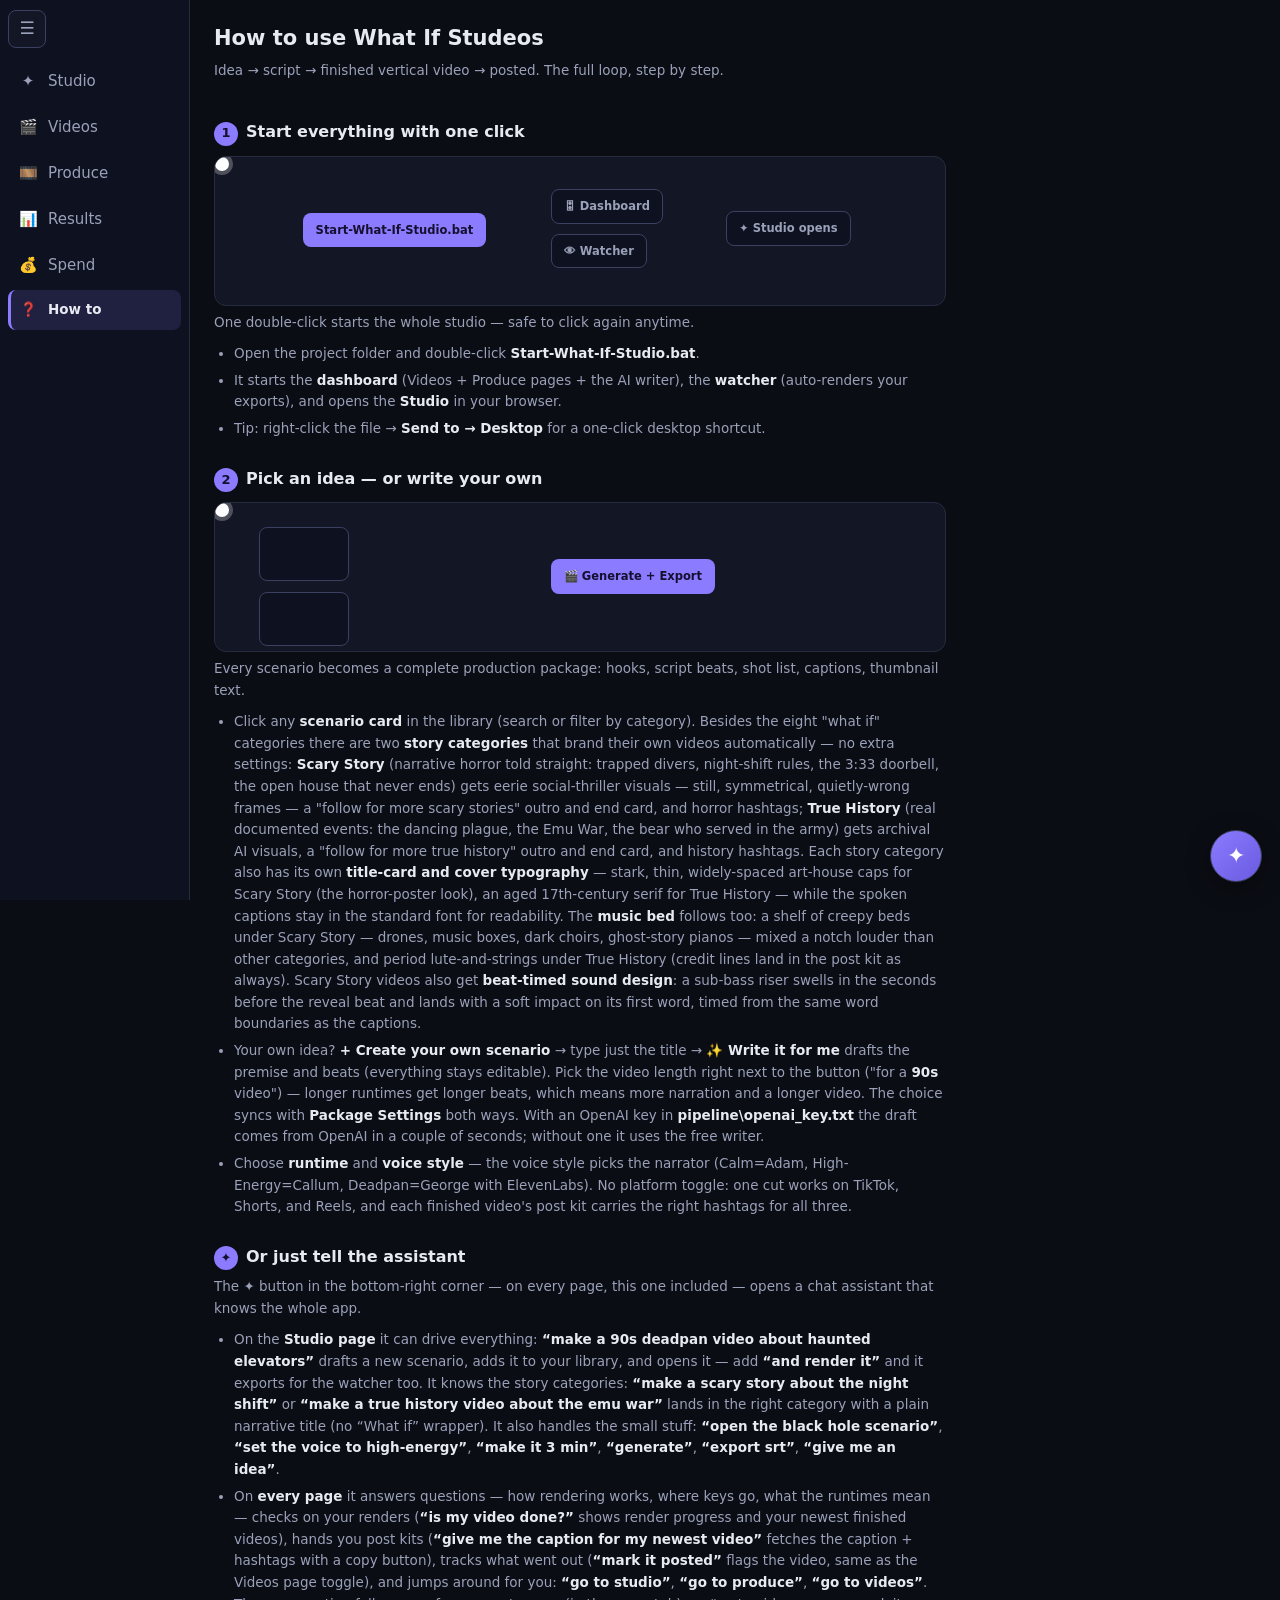
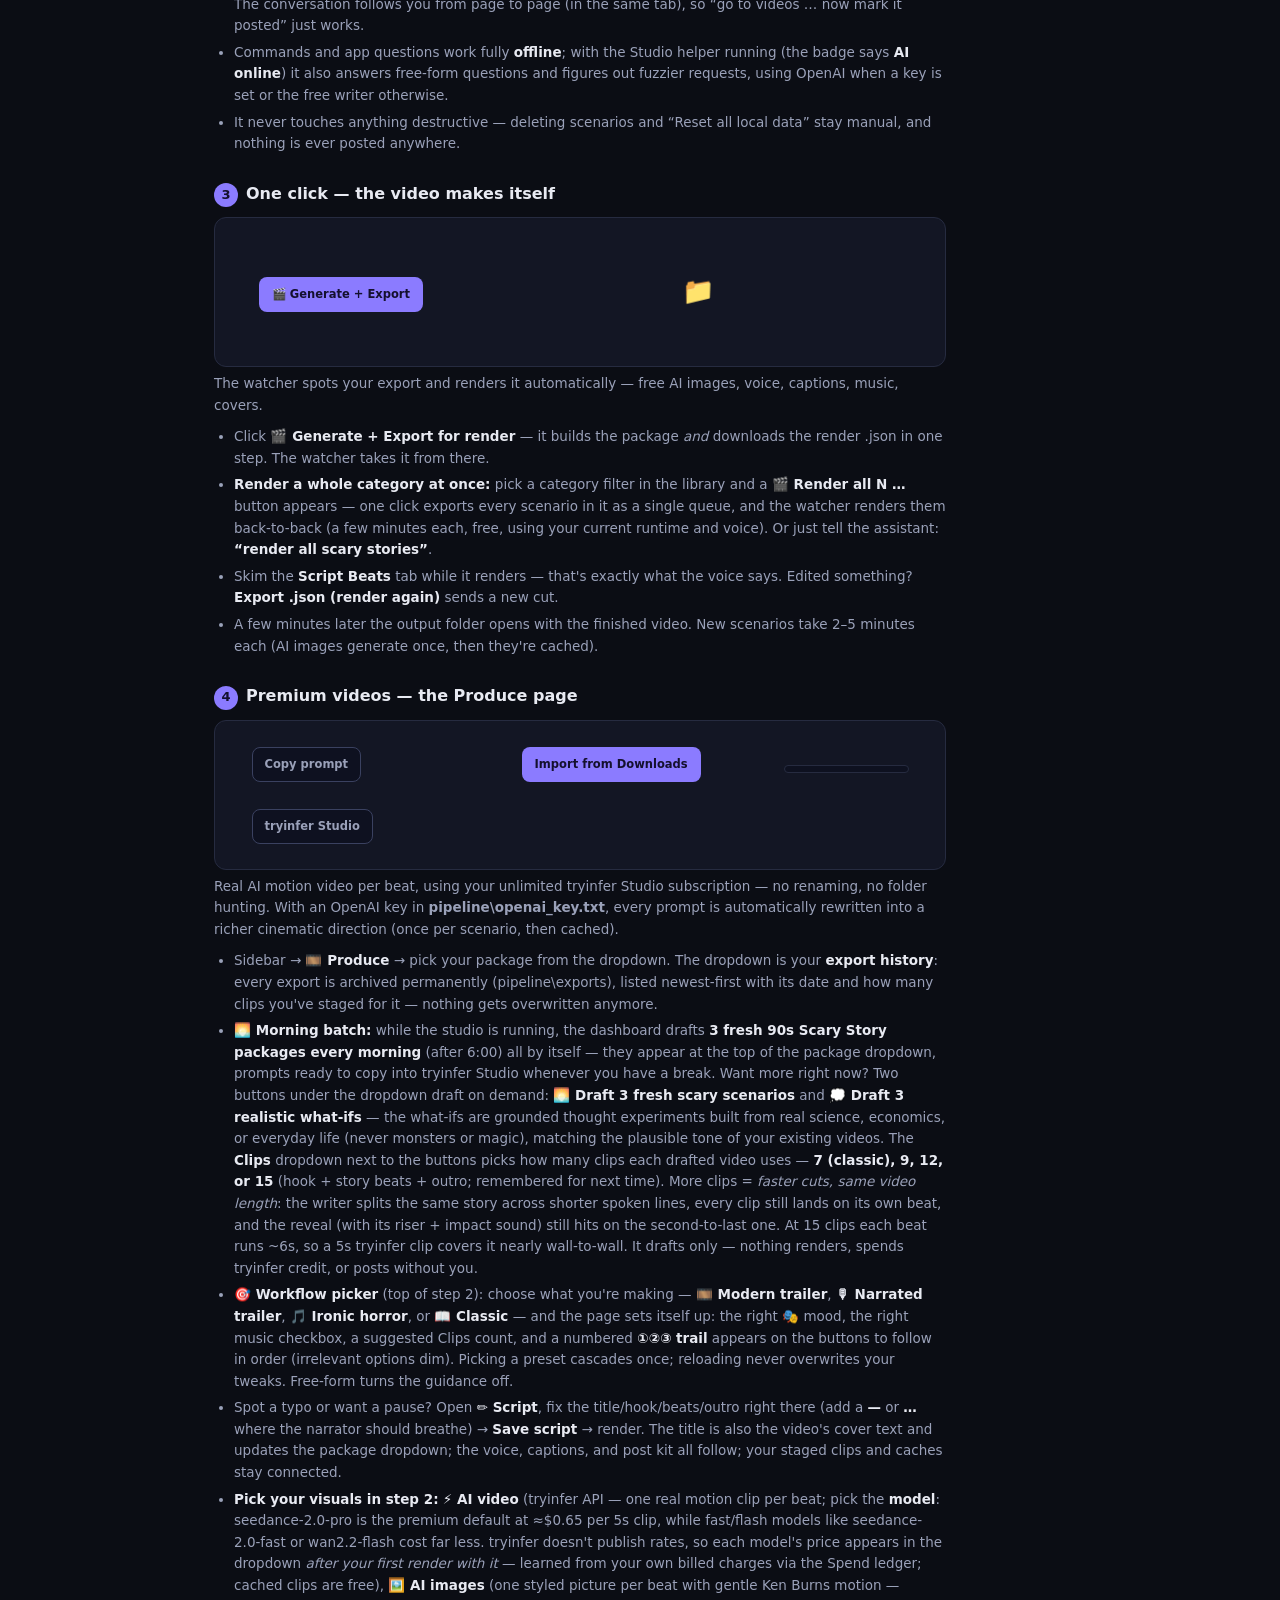
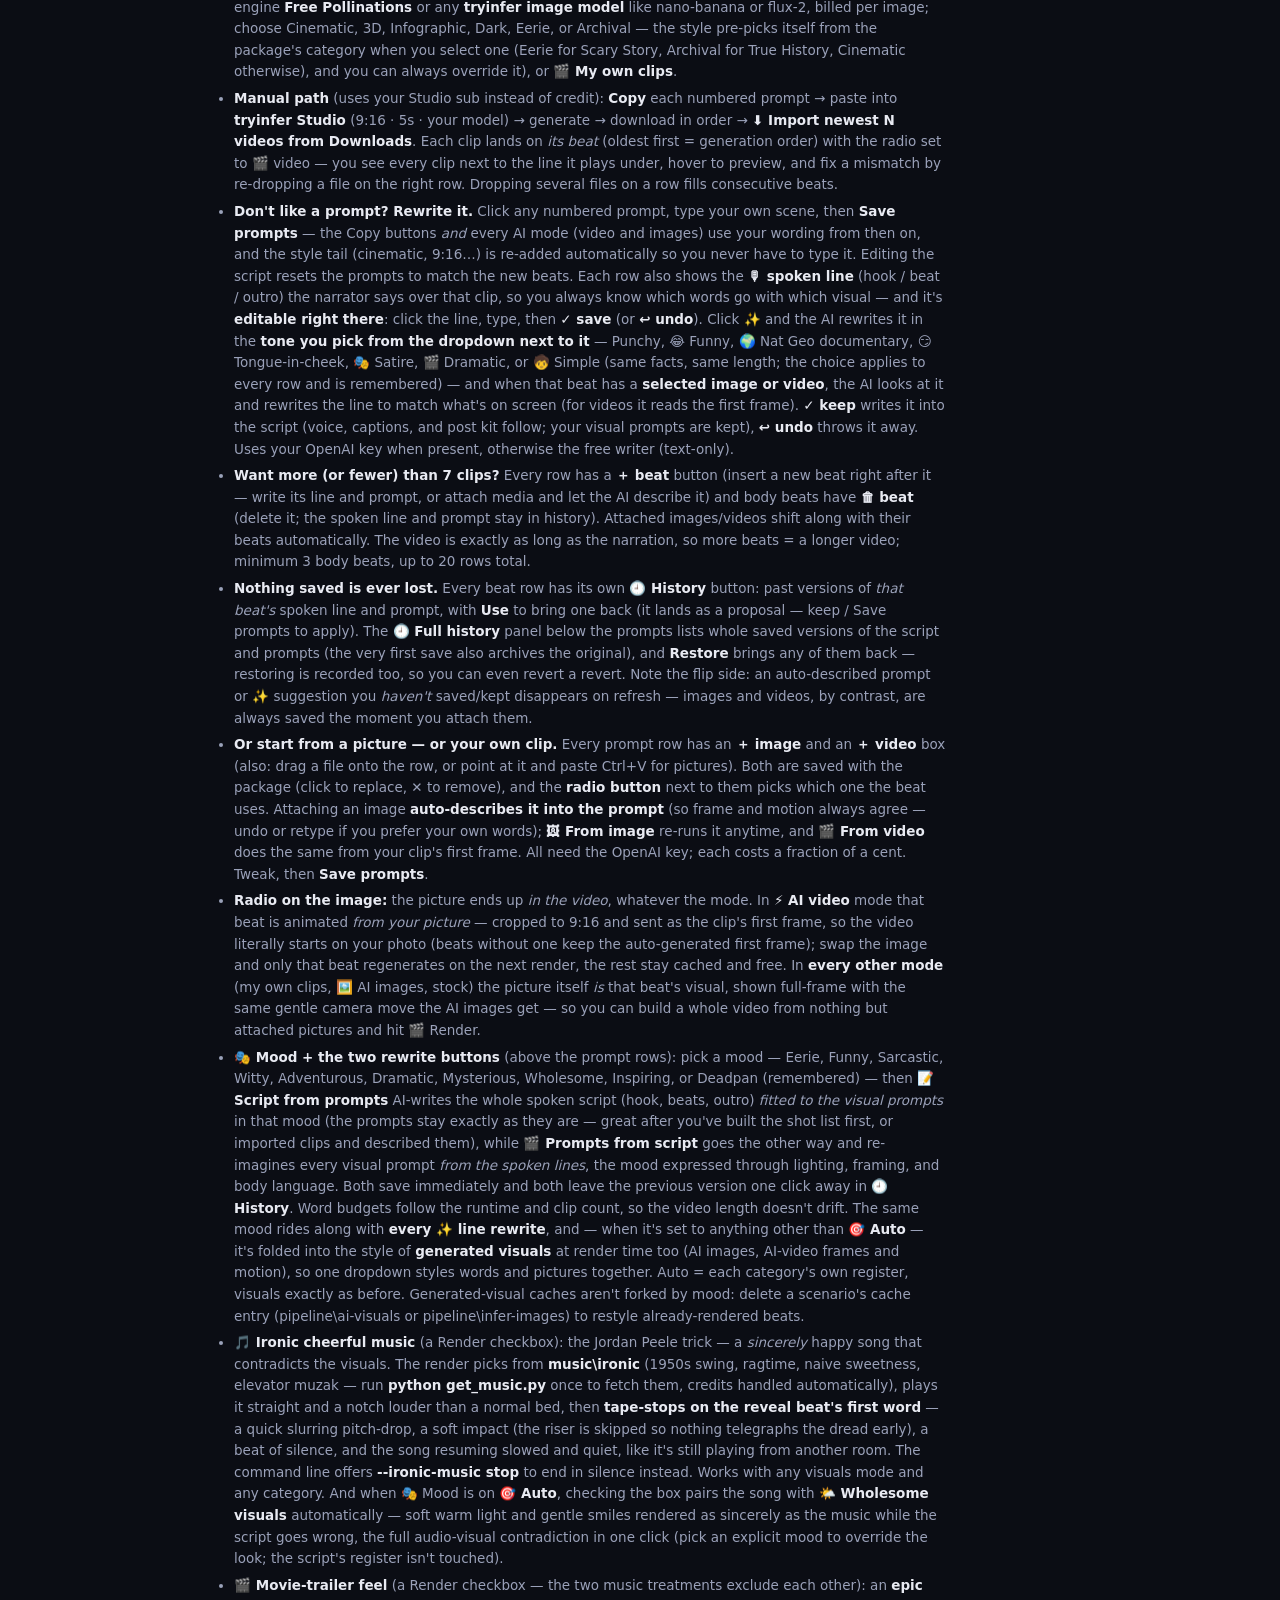
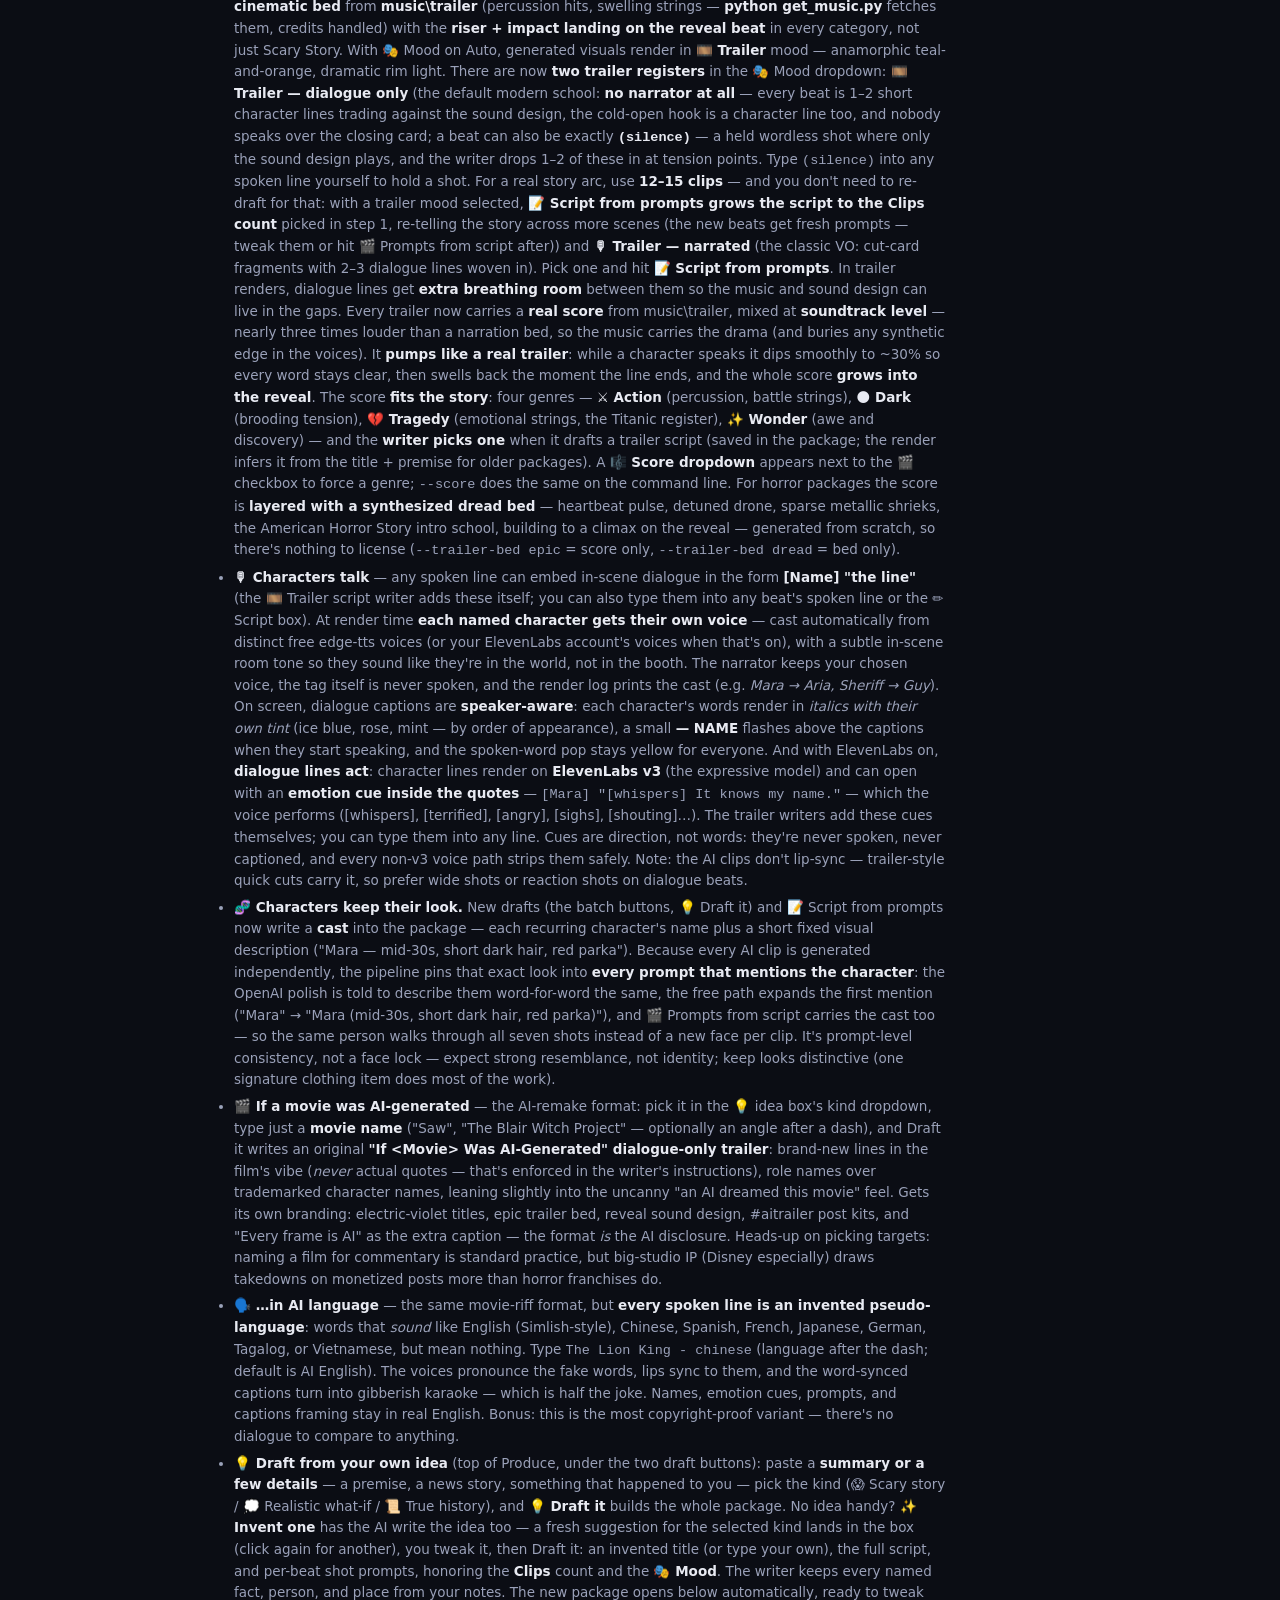
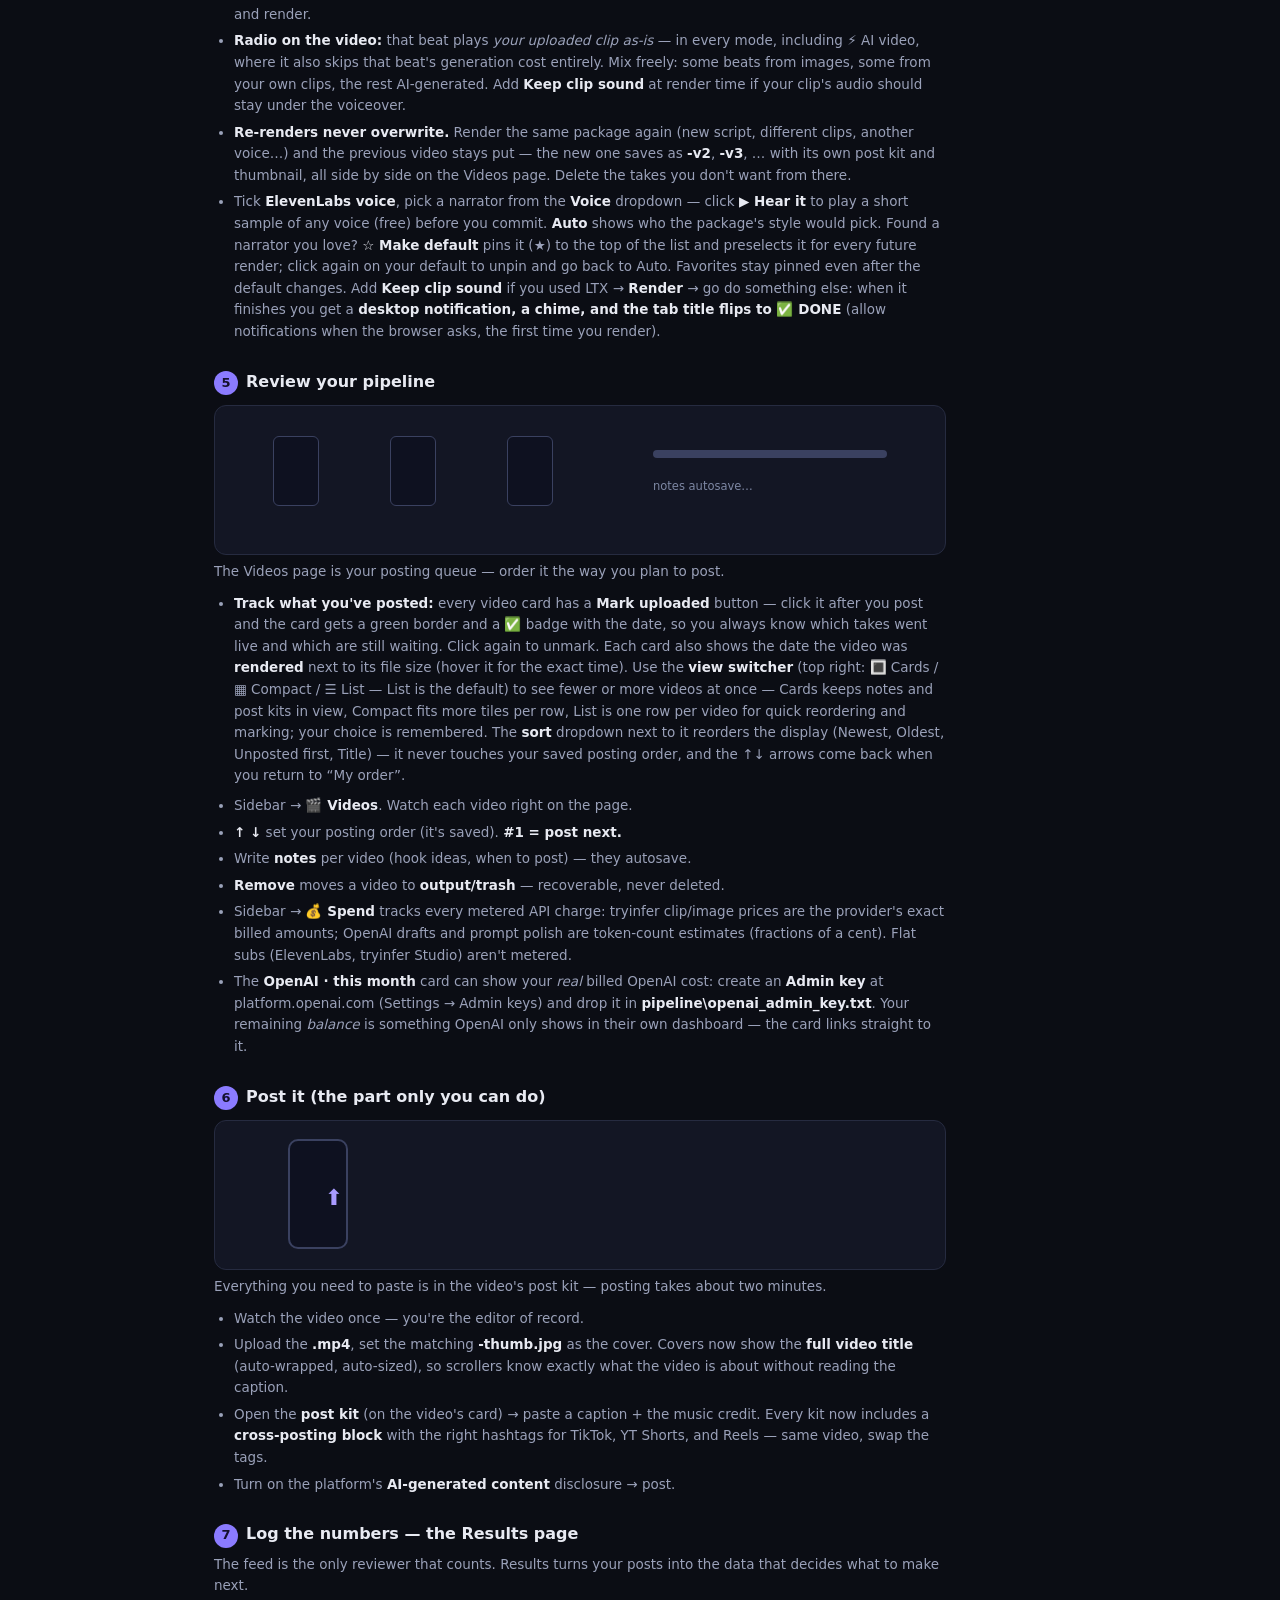
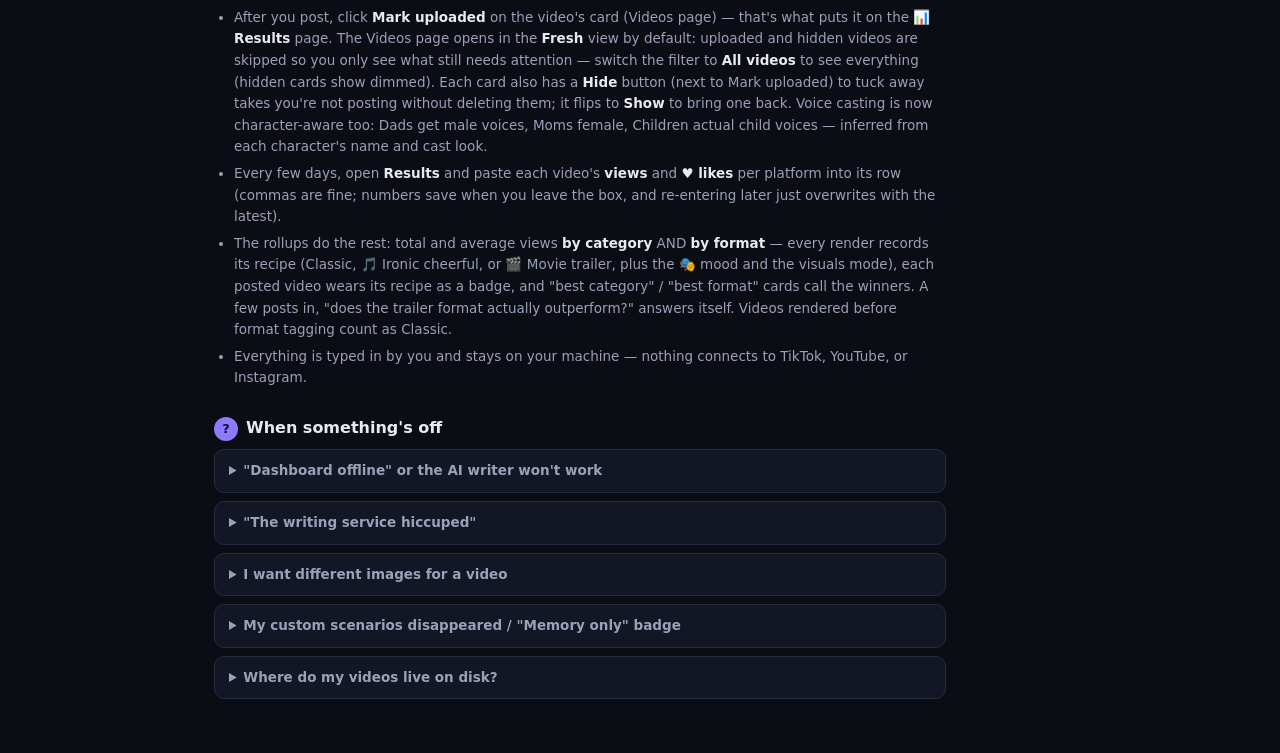
==== help.html @ 4eda8d33 "Trailer scores mix at soundtrack level with smooth pumping + reveal swell - Trailer music jumps from" ====
<!DOCTYPE html>
<html lang="en">
<head>
<meta charset="UTF-8">
<meta name="viewport" content="width=device-width, initial-scale=1.0">
<title>What If Studeos — How to</title>
<link rel="icon" type="image/svg+xml" href="favicon.svg">
<style>
:root {
  --bg: #0b0d14; --bg-raised: #131624; --bg-inset: #0e1120;
  --border: #262b40; --border-strong: #3a4160;
  --text: #e8eaf2; --text-dim: #9aa1b9; --text-faint: #7d87a3;
  --accent: #8b7bff; --accent-strong: #a99bff; --good: #4cd6a4; --warn: #ffc46b;
  --sidenav-w: 190px;
}
* { box-sizing: border-box; }
body { margin: 0; padding-left: var(--sidenav-w); background: var(--bg); color: var(--text); font: 15px/1.6 "Segoe UI", system-ui, sans-serif; }
body.nav-collapsed { --sidenav-w: 54px; }
.side-nav { position: fixed; top: 0; left: 0; bottom: 0; width: var(--sidenav-w); display: flex; flex-direction: column; gap: 4px; padding: 10px 8px; background: var(--bg-inset); border-right: 1px solid var(--border); z-index: 40; transition: width 150ms ease; overflow: hidden; }
.side-nav-toggle { font: inherit; font-size: 17px; width: 38px; height: 38px; margin-bottom: 8px; border: 1px solid var(--border-strong); border-radius: 8px; background: var(--bg-raised); color: var(--text-dim); cursor: pointer; flex: none; }
.side-nav-toggle:hover { color: var(--accent-strong); border-color: var(--accent); }
.side-nav-item { display: flex; align-items: center; gap: 10px; padding: 9px 10px; border-radius: 8px; font-size: 13.5px; font-weight: 600; color: var(--text-dim); white-space: nowrap; }
.side-nav-item.current { color: var(--text); background: rgba(139,123,255,0.14); border-left: 3px solid var(--accent); padding-left: 7px; }
.side-nav-link { font: inherit; border: none; background: none; cursor: pointer; text-align: left; width: 100%; }
.side-nav-link:hover { color: var(--accent-strong); background: var(--bg-raised); }
.side-nav-icon { flex: none; width: 20px; text-align: center; }
.side-nav-status { margin-top: auto; font-size: 11.5px; color: var(--text-faint); white-space: normal; line-height: 1.35; }
body.nav-collapsed .side-nav-label, body.nav-collapsed .side-nav-status { display: none; }
body.nav-collapsed .side-nav-item { justify-content: center; padding: 9px 0; }
body.nav-collapsed .side-nav-item.current { padding-left: 0; border-left-width: 0; border-bottom: 3px solid var(--accent); }

header { padding: 22px 24px 4px; }
h1 { margin: 0; font-size: 21px; }
.sub { color: var(--text-dim); font-size: 13.5px; margin: 4px 0 0; }
main { padding: 8px 24px 60px; max-width: 780px; }
section { margin-top: 26px; }
h2 { font-size: 16px; margin: 0 0 4px; }
h2 .n { display: inline-grid; place-items: center; width: 24px; height: 24px; border-radius: 50%; background: var(--accent); color: #14102e; font-size: 13px; margin-right: 8px; }
.caption { color: var(--text-dim); font-size: 13.5px; margin: 6px 0 10px; }
ul.steps { margin: 8px 0 0; padding-left: 20px; color: var(--text-dim); font-size: 13.5px; }
ul.steps li { margin-bottom: 5px; }
ul.steps b { color: var(--text); }
kbd { background: var(--bg-inset); border: 1px solid var(--border-strong); border-radius: 5px; padding: 1px 7px; font-size: 12px; font-family: inherit; }

/* ---------- animated demo panels ("gifs") ---------- */
.demo { position: relative; height: 150px; background: var(--bg-raised); border: 1px solid var(--border); border-radius: 12px; overflow: hidden; margin-top: 10px; }
.demo * { position: absolute; }
.cursor { width: 14px; height: 14px; border-radius: 50%; background: #fff; box-shadow: 0 0 0 4px rgba(255,255,255,0.25); z-index: 5; }
.chip { border-radius: 8px; background: var(--bg-inset); border: 1px solid var(--border-strong); color: var(--text-dim); font-size: 11.5px; padding: 7px 12px; font-weight: 600; }
.chip.primary { background: var(--accent); color: #14102e; border-color: transparent; }
.bar { height: 8px; border-radius: 99px; background: var(--bg-inset); border: 1px solid var(--border); overflow: hidden; }
.bar i { position: absolute; inset: 0; background: var(--accent); transform-origin: left; }
.tick { color: var(--good); font-size: 18px; font-weight: 700; }
.ghost { color: var(--text-faint); font-size: 11.5px; }
.mini { width: 46px; height: 70px; border-radius: 6px; background: var(--bg-inset); border: 1px solid var(--border-strong); }

@keyframes launchPulse { 0%,15% { transform: scale(1); } 20% { transform: scale(0.92); } 25%,100% { transform: scale(1); } }
@keyframes lightUp { 0%,30% { opacity: 0.25; } 45%,90% { opacity: 1; } 100% { opacity: 0.25; } }
.d-launch .cursor { animation: dl-cur 5s infinite; }
@keyframes dl-cur { 0% { left: 10%; top: 75%; } 18% { left: 23%; top: 48%; } 24% { left: 23%; top: 48%; transform: scale(0.8);} 30%,100% { left: 23%; top: 48%; transform: scale(1);} }
.d-launch .chip.primary { left: 12%; top: 38%; animation: launchPulse 5s infinite; }
.d-launch .svc1 { left: 46%; top: 22%; animation: lightUp 5s infinite; }
.d-launch .svc2 { left: 46%; top: 52%; animation: lightUp 5s infinite 0.4s; }
.d-launch .svc3 { left: 70%; top: 37%; animation: lightUp 5s infinite 0.8s; }

.d-create .card { width: 90px; height: 54px; border-radius: 8px; background: var(--bg-inset); border: 1px solid var(--border-strong); }
.d-create .c1 { left: 6%; top: 16%; } .d-create .c2 { left: 6%; top: 60%; }
.d-create .cursor { animation: dc-cur 6s infinite; }
@keyframes dc-cur { 0% { left: 30%; top: 80%; } 20% { left: 12%; top: 30%; } 26% { transform: scale(0.8); } 32% { transform: scale(1); } 55% { left: 55%; top: 42%; } 61% { transform: scale(0.8);} 67%,100% { transform: scale(1);} }
.d-create .c1 { animation: dc-sel 6s infinite; }
@keyframes dc-sel { 0%,25% { border-color: var(--border-strong); } 32%,100% { border-color: var(--accent); box-shadow: 0 0 0 2px rgba(139,123,255,0.35); } }
.d-create .gen { left: 46%; top: 38%; animation: dc-gen 6s infinite; }
@keyframes dc-gen { 0%,60% { opacity: 1; } 67% { transform: scale(0.94); } 74%,100% { transform: scale(1); } }
.d-create .line { height: 6px; border-radius: 4px; background: var(--border-strong); left: 46%; animation: dc-line 6s infinite; opacity: 0; }
.d-create .l1 { top: 66%; width: 40%; animation-delay: 0.15s; }
.d-create .l2 { top: 78%; width: 30%; animation-delay: 0.3s; }
@keyframes dc-line { 0%,70% { opacity: 0; transform: translateX(-8px);} 80%,100% { opacity: 1; transform: translateX(0);} }

.d-export .chip.primary { left: 6%; top: 40%; animation: launchPulse 6s infinite; }
.d-export .file { left: 34%; top: 42%; font-size: 20px; animation: de-file 6s infinite; opacity: 0; }
@keyframes de-file { 0%,25% { left: 30%; opacity: 0; } 35% { opacity: 1; } 60% { left: 62%; opacity: 1; } 70%,100% { left: 64%; opacity: 0; } }
.d-export .folder { left: 64%; top: 36%; font-size: 26px; }
.d-export .toast { right: 4%; bottom: 10%; border-radius: 8px; background: var(--bg-inset); border: 1px solid var(--good); color: var(--good); font-size: 11px; padding: 6px 10px; animation: de-toast 6s infinite; opacity: 0; }
@keyframes de-toast { 0%,65% { opacity: 0; transform: translateY(6px);} 75%,95% { opacity: 1; transform: translateY(0);} 100% { opacity: 0; } }

.d-produce .chip.copy { left: 5%; top: 18%; animation: launchPulse 7s infinite; }
.d-produce .studio { left: 5%; top: 60%; }
.d-produce .arrow { left: 30%; top: 62%; color: var(--accent-strong); font-size: 16px; animation: dp-arrow 7s infinite; opacity: 0; }
@keyframes dp-arrow { 0%,30% { opacity: 0; } 40%,60% { opacity: 1; } 70%,100% { opacity: 0; } }
.d-produce .imp { left: 42%; top: 18%; animation: launchPulse 7s infinite 0.5s; }
.d-produce .mini { animation: dp-clip 7s infinite; opacity: 0; }
.d-produce .m1 { left: 44%; top: 52%; animation-delay: 0.6s; }
.d-produce .m2 { left: 54%; top: 52%; animation-delay: 0.8s; }
.d-produce .m3 { left: 64%; top: 52%; animation-delay: 1.0s; }
@keyframes dp-clip { 0%,55% { opacity: 0; transform: translateY(8px);} 65%,100% { opacity: 1; transform: translateY(0);} }
.d-produce .bar { left: 78%; right: 5%; top: 30%; }
.d-produce .bar i { animation: dp-bar 7s infinite; transform: scaleX(0); }
@keyframes dp-bar { 0%,70% { transform: scaleX(0);} 95%,100% { transform: scaleX(1);} }
.d-produce .tick { right: 8%; top: 44%; animation: dp-tick 7s infinite; opacity: 0; }
@keyframes dp-tick { 0%,93% { opacity: 0; } 97%,100% { opacity: 1; } }

.d-review .mini { top: 20%; }
.d-review .v1 { left: 8%; } .d-review .v2 { left: 24%; animation: dr-swap 6s infinite; } .d-review .v3 { left: 40%; animation: dr-swap2 6s infinite; }
@keyframes dr-swap { 0%,35% { left: 24%; } 50%,100% { left: 40%; } }
@keyframes dr-swap2 { 0%,35% { left: 40%; } 50%,100% { left: 24%; } }
.d-review .note { left: 60%; top: 30%; width: 32%; height: 8px; border-radius: 4px; background: var(--border-strong); animation: dr-note 6s infinite; transform-origin: left; }
@keyframes dr-note { 0%,55% { transform: scaleX(0.1);} 90%,100% { transform: scaleX(1);} }
.d-review .ghost { left: 60%; top: 48%; }

.d-post .phone { left: 10%; top: 12%; width: 60px; height: 110px; border-radius: 10px; border: 2px solid var(--border-strong); background: var(--bg-inset); }
.d-post .up { left: 15%; top: 40%; color: var(--accent-strong); font-size: 22px; animation: dpost-up 5s infinite; }
@keyframes dpost-up { 0%,20% { top: 62%; opacity: 0; } 35% { opacity: 1; } 60% { top: 26%; opacity: 1; } 75%,100% { top: 20%; opacity: 0; } }
.d-post .check { font-size: 12.5px; color: var(--text-dim); left: 34%; opacity: 0; animation: dpost-check 5s infinite; }
.d-post .k1 { top: 22%; animation-delay: 0.4s; } .d-post .k2 { top: 42%; animation-delay: 0.9s; } .d-post .k3 { top: 62%; animation-delay: 1.4s; }
@keyframes dpost-check { 0%,45% { opacity: 0; transform: translateX(-6px);} 60%,100% { opacity: 1; transform: translateX(0);} }

details { background: var(--bg-raised); border: 1px solid var(--border); border-radius: 10px; padding: 10px 14px; margin-top: 8px; }
summary { cursor: pointer; font-weight: 600; font-size: 13.5px; color: var(--text-dim); }
details p { color: var(--text-dim); font-size: 13px; margin: 8px 0 2px; }

@media (prefers-reduced-motion: reduce) {
  * { animation: none !important; transition: none !important; }
  .demo::after { content: "Animations off (reduced motion)"; position: absolute; right: 10px; bottom: 8px; color: var(--text-faint); font-size: 11px; }
}
:focus-visible { outline: 3px solid var(--accent-strong); outline-offset: 2px; }
</style>
</head>
<body>
<nav class="side-nav" aria-label="Studio pages">
  <button type="button" id="navToggle" class="side-nav-toggle" aria-label="Collapse menu" aria-expanded="true">☰</button>
  <button type="button" id="navStudioBtn" class="side-nav-item side-nav-link">
    <span class="side-nav-icon" aria-hidden="true">✦</span><span class="side-nav-label">Studio</span>
  </button>
  <button type="button" id="navVideosBtn" class="side-nav-item side-nav-link">
    <span class="side-nav-icon" aria-hidden="true">🎬</span><span class="side-nav-label">Videos</span>
  </button>
  <button type="button" id="navProduceBtn" class="side-nav-item side-nav-link">
    <span class="side-nav-icon" aria-hidden="true">🎞️</span><span class="side-nav-label">Produce</span>
  </button>
  <button type="button" id="navResultsBtn" class="side-nav-item side-nav-link">
    <span class="side-nav-icon" aria-hidden="true">📊</span><span class="side-nav-label">Results</span>
  </button>
  <button type="button" id="navSpendBtn" class="side-nav-item side-nav-link">
    <span class="side-nav-icon" aria-hidden="true">💰</span><span class="side-nav-label">Spend</span>
  </button>
  <span class="side-nav-item current" aria-current="page">
    <span class="side-nav-icon" aria-hidden="true">❓</span><span class="side-nav-label">How to</span>
  </span>
  <span id="navStatus" class="side-nav-status" role="status" aria-live="polite"></span>
</nav>

<header>
  <h1>How to use What If Studeos</h1>
  <p class="sub">Idea → script → finished vertical video → posted. The full loop, step by step.</p>
</header>

<main>
  <section>
    <h2><span class="n">1</span>Start everything with one click</h2>
    <div class="demo d-launch" role="img" aria-label="Animation: double-clicking the launcher lights up the dashboard, the watcher, and the Studio.">
      <span class="chip primary">Start-What-If-Studio.bat</span>
      <span class="cursor"></span>
      <span class="chip svc1">🎛 Dashboard</span>
      <span class="chip svc2">👁 Watcher</span>
      <span class="chip svc3">✦ Studio opens</span>
    </div>
    <p class="caption">One double-click starts the whole studio — safe to click again anytime.</p>
    <ul class="steps">
      <li>Open the project folder and double-click <b>Start-What-If-Studio.bat</b>.</li>
      <li>It starts the <b>dashboard</b> (Videos + Produce pages + the AI writer), the <b>watcher</b> (auto-renders your exports), and opens the <b>Studio</b> in your browser.</li>
      <li>Tip: right-click the file → <b>Send to → Desktop</b> for a one-click desktop shortcut.</li>
    </ul>
  </section>

  <section>
    <h2><span class="n">2</span>Pick an idea — or write your own</h2>
    <div class="demo d-create" role="img" aria-label="Animation: clicking a scenario card, then Generate Package, and script lines appearing.">
      <span class="card c1"></span><span class="card c2"></span>
      <span class="chip primary gen">🎬 Generate + Export</span>
      <span class="line l1"></span><span class="line l2"></span>
      <span class="cursor"></span>
    </div>
    <p class="caption">Every scenario becomes a complete production package: hooks, script beats, shot list, captions, thumbnail text.</p>
    <ul class="steps">
      <li>Click any <b>scenario card</b> in the library (search or filter by category). Besides the eight "what if" categories there are two <b>story categories</b> that brand their own videos automatically — no extra settings: <b>Scary Story</b> (narrative horror told straight: trapped divers, night-shift rules, the 3:33 doorbell, the open house that never ends) gets eerie social-thriller visuals — still, symmetrical, quietly-wrong frames — a "follow for more scary stories" outro and end card, and horror hashtags; <b>True History</b> (real documented events: the dancing plague, the Emu War, the bear who served in the army) gets archival AI visuals, a "follow for more true history" outro and end card, and history hashtags. Each story category also has its own <b>title-card and cover typography</b> — stark, thin, widely-spaced art-house caps for Scary Story (the horror-poster look), an aged 17th-century serif for True History — while the spoken captions stay in the standard font for readability. The <b>music bed</b> follows too: a shelf of creepy beds under Scary Story — drones, music boxes, dark choirs, ghost-story pianos — mixed a notch louder than other categories, and period lute-and-strings under True History (credit lines land in the post kit as always). Scary Story videos also get <b>beat-timed sound design</b>: a sub-bass riser swells in the seconds before the reveal beat and lands with a soft impact on its first word, timed from the same word boundaries as the captions.</li>
      <li>Your own idea? <b>+ Create your own scenario</b> → type just the title → <b>✨ Write it for me</b> drafts the premise and beats (everything stays editable). Pick the video length right next to the button ("for a <b>90s</b> video") — longer runtimes get longer beats, which means more narration and a longer video. The choice syncs with <b>Package Settings</b> both ways. With an OpenAI key in <b>pipeline\openai_key.txt</b> the draft comes from OpenAI in a couple of seconds; without one it uses the free writer.</li>
      <li>Choose <b>runtime</b> and <b>voice style</b> — the voice style picks the narrator (Calm=Adam, High-Energy=Callum, Deadpan=George with ElevenLabs). No platform toggle: one cut works on TikTok, Shorts, and Reels, and each finished video's post kit carries the right hashtags for all three.</li>
    </ul>
  </section>

  <section>
    <h2><span class="n">✦</span>Or just tell the assistant</h2>
    <p class="caption">The ✦ button in the bottom-right corner — on every page, this one included — opens a chat assistant that knows the whole app.</p>
    <ul class="steps">
      <li>On the <b>Studio page</b> it can drive everything: <b>“make a 90s deadpan video about haunted elevators”</b> drafts a new scenario, adds it to your library, and opens it — add <b>“and render it”</b> and it exports for the watcher too. It knows the story categories: <b>“make a scary story about the night shift”</b> or <b>“make a true history video about the emu war”</b> lands in the right category with a plain narrative title (no “What if” wrapper). It also handles the small stuff: <b>“open the black hole scenario”</b>, <b>“set the voice to high-energy”</b>, <b>“make it 3 min”</b>, <b>“generate”</b>, <b>“export srt”</b>, <b>“give me an idea”</b>.</li>
      <li>On <b>every page</b> it answers questions — how rendering works, where keys go, what the runtimes mean — checks on your renders (<b>“is my video done?”</b> shows render progress and your newest finished videos), hands you post kits (<b>“give me the caption for my newest video”</b> fetches the caption + hashtags with a copy button), tracks what went out (<b>“mark it posted”</b> flags the video, same as the Videos page toggle), and jumps around for you: <b>“go to studio”</b>, <b>“go to produce”</b>, <b>“go to videos”</b>. The conversation follows you from page to page (in the same tab), so “go to videos … now mark it posted” just works.</li>
      <li>Commands and app questions work fully <b>offline</b>; with the Studio helper running (the badge says <b>AI online</b>) it also answers free-form questions and figures out fuzzier requests, using OpenAI when a key is set or the free writer otherwise.</li>
      <li>It never touches anything destructive — deleting scenarios and “Reset all local data” stay manual, and nothing is ever posted anywhere.</li>
    </ul>
  </section>

  <section>
    <h2><span class="n">3</span>One click — the video makes itself</h2>
    <div class="demo d-export" role="img" aria-label="Animation: clicking Generate + Export, a file flying into a folder, and a rendering notification appearing.">
      <span class="chip primary">🎬 Generate + Export</span>
      <span class="file">📄</span>
      <span class="folder">📁</span>
      <span class="toast">Rendering 1 video…</span>
    </div>
    <p class="caption">The watcher spots your export and renders it automatically — free AI images, voice, captions, music, covers.</p>
    <ul class="steps">
      <li>Click <b>🎬 Generate + Export for render</b> — it builds the package <em>and</em> downloads the render .json in one step. The watcher takes it from there.</li>
      <li><b>Render a whole category at once:</b> pick a category filter in the library and a <b>🎬 Render all N …</b> button appears — one click exports every scenario in it as a single queue, and the watcher renders them back-to-back (a few minutes each, free, using your current runtime and voice). Or just tell the assistant: <b>“render all scary stories”</b>.</li>
      <li>Skim the <b>Script Beats</b> tab while it renders — that's exactly what the voice says. Edited something? <b>Export .json (render again)</b> sends a new cut.</li>
      <li>A few minutes later the output folder opens with the finished video. New scenarios take 2–5 minutes each (AI images generate once, then they're cached).</li>
    </ul>
  </section>

  <section>
    <h2><span class="n">4</span>Premium videos — the Produce page</h2>
    <div class="demo d-produce" role="img" aria-label="Animation: copying a prompt, generating in tryinfer Studio, importing clips, and rendering with a progress bar.">
      <span class="chip copy">Copy prompt</span>
      <span class="chip studio">tryinfer Studio</span>
      <span class="arrow">⬇⬇⬇</span>
      <span class="chip primary imp">Import from Downloads</span>
      <span class="mini m1"></span><span class="mini m2"></span><span class="mini m3"></span>
      <span class="bar"><i></i></span>
      <span class="tick">✓ Done</span>
    </div>
    <p class="caption">Real AI motion video per beat, using your unlimited tryinfer Studio subscription — no renaming, no folder hunting. With an OpenAI key in <b>pipeline\openai_key.txt</b>, every prompt is automatically rewritten into a richer cinematic direction (once per scenario, then cached).</p>
    <ul class="steps">
      <li>Sidebar → <b>🎞️ Produce</b> → pick your package from the dropdown. The dropdown is your <b>export history</b>: every export is archived permanently (pipeline\exports), listed newest-first with its date and how many clips you've staged for it — nothing gets overwritten anymore.</li>
      <li><b>🌅 Morning batch:</b> while the studio is running, the dashboard drafts <b>3 fresh 90s Scary Story packages every morning</b> (after 6:00) all by itself — they appear at the top of the package dropdown, prompts ready to copy into tryinfer Studio whenever you have a break. Want more right now? Two buttons under the dropdown draft on demand: <b>🌅 Draft 3 fresh scary scenarios</b> and <b>💭 Draft 3 realistic what-ifs</b> — the what-ifs are grounded thought experiments built from real science, economics, or everyday life (never monsters or magic), matching the plausible tone of your existing videos. The <b>Clips</b> dropdown next to the buttons picks how many clips each drafted video uses — <b>7 (classic), 9, 12, or 15</b> (hook + story beats + outro; remembered for next time). More clips = <em>faster cuts, same video length</em>: the writer splits the same story across shorter spoken lines, every clip still lands on its own beat, and the reveal (with its riser + impact sound) still hits on the second-to-last one. At 15 clips each beat runs ~6s, so a 5s tryinfer clip covers it nearly wall-to-wall. It drafts only — nothing renders, spends tryinfer credit, or posts without you.</li>
      <li><b>🎯 Workflow picker</b> (top of step 2): choose what you're making — <b>🎞️ Modern trailer</b>, <b>🎙 Narrated trailer</b>, <b>🎵 Ironic horror</b>, or <b>📖 Classic</b> — and the page sets itself up: the right 🎭 mood, the right music checkbox, a suggested Clips count, and a numbered <b>①②③ trail</b> appears on the buttons to follow in order (irrelevant options dim). Picking a preset cascades once; reloading never overwrites your tweaks. Free-form turns the guidance off.</li>
      <li>Spot a typo or want a pause? Open <b>✏️ Script</b>, fix the title/hook/beats/outro right there (add a <b>—</b> or <b>…</b> where the narrator should breathe) → <b>Save script</b> → render. The title is also the video's cover text and updates the package dropdown; the voice, captions, and post kit all follow; your staged clips and caches stay connected.</li>
      <li><b>Pick your visuals in step 2:</b> <b>⚡ AI video</b> (tryinfer API — one real motion clip per beat; pick the <b>model</b>: seedance-2.0-pro is the premium default at ≈$0.65 per 5s clip, while fast/flash models like seedance-2.0-fast or wan2.2-flash cost far less. tryinfer doesn't publish rates, so each model's price appears in the dropdown <em>after your first render with it</em> — learned from your own billed charges via the Spend ledger; cached clips are free), <b>🖼️ AI images</b> (one styled picture per beat with gentle Ken Burns motion — engine <b>Free Pollinations</b> or any <b>tryinfer image model</b> like nano-banana or flux-2, billed per image; choose Cinematic, 3D, Infographic, Dark, Eerie, or Archival — the style pre-picks itself from the package's category when you select one (Eerie for Scary Story, Archival for True History, Cinematic otherwise), and you can always override it), or <b>🎬 My own clips</b>.</li>
      <li><b>Manual path</b> (uses your Studio sub instead of credit): <b>Copy</b> each numbered prompt → paste into <b>tryinfer Studio</b> (9:16 · 5s · your model) → generate → download in order → <b>⬇ Import newest N videos from Downloads</b>. Each clip lands on <em>its beat</em> (oldest first = generation order) with the radio set to 🎬 video — you see every clip next to the line it plays under, hover to preview, and fix a mismatch by re-dropping a file on the right row. Dropping several files on a row fills consecutive beats.</li>
      <li><b>Don't like a prompt? Rewrite it.</b> Click any numbered prompt, type your own scene, then <b>Save prompts</b> — the Copy buttons <em>and</em> every AI mode (video and images) use your wording from then on, and the style tail (cinematic, 9:16…) is re-added automatically so you never have to type it. Editing the script resets the prompts to match the new beats. Each row also shows the <b>🎙 spoken line</b> (hook / beat / outro) the narrator says over that clip, so you always know which words go with which visual — and it's <b>editable right there</b>: click the line, type, then <b>✓ save</b> (or <b>↩ undo</b>). Click <b>✨</b> and the AI rewrites it in the <b>tone you pick from the dropdown next to it</b> — Punchy, 😂 Funny, 🌍 Nat Geo documentary, 😏 Tongue-in-cheek, 🎭 Satire, 🎬 Dramatic, or 🧒 Simple (same facts, same length; the choice applies to every row and is remembered) — and when that beat has a <b>selected image or video</b>, the AI looks at it and rewrites the line to match what's on screen (for videos it reads the first frame). <b>✓ keep</b> writes it into the script (voice, captions, and post kit follow; your visual prompts are kept), <b>↩ undo</b> throws it away. Uses your OpenAI key when present, otherwise the free writer (text-only).</li>
      <li><b>Want more (or fewer) than 7 clips?</b> Every row has a <b>＋ beat</b> button (insert a new beat right after it — write its line and prompt, or attach media and let the AI describe it) and body beats have <b>🗑 beat</b> (delete it; the spoken line and prompt stay in history). Attached images/videos shift along with their beats automatically. The video is exactly as long as the narration, so more beats = a longer video; minimum 3 body beats, up to 20 rows total.</li>
      <li><b>Nothing saved is ever lost.</b> Every beat row has its own <b>🕘 History</b> button: past versions of <em>that beat's</em> spoken line and prompt, with <b>Use</b> to bring one back (it lands as a proposal — keep / Save prompts to apply). The <b>🕘 Full history</b> panel below the prompts lists whole saved versions of the script and prompts (the very first save also archives the original), and <b>Restore</b> brings any of them back — restoring is recorded too, so you can even revert a revert. Note the flip side: an auto-described prompt or ✨ suggestion you <em>haven't</em> saved/kept disappears on refresh — images and videos, by contrast, are always saved the moment you attach them.</li>
      <li><b>Or start from a picture — or your own clip.</b> Every prompt row has an <b>＋ image</b> and an <b>＋ video</b> box (also: drag a file onto the row, or point at it and paste Ctrl+V for pictures). Both are saved with the package (click to replace, ✕ to remove), and the <b>radio button</b> next to them picks which one the beat uses. Attaching an image <b>auto-describes it into the prompt</b> (so frame and motion always agree — undo or retype if you prefer your own words); <b>🖼 From image</b> re-runs it anytime, and <b>🎬 From video</b> does the same from your clip's first frame. All need the OpenAI key; each costs a fraction of a cent. Tweak, then <b>Save prompts</b>.</li>
      <li><b>Radio on the image:</b> the picture ends up <em>in the video</em>, whatever the mode. In <b>⚡ AI video</b> mode that beat is animated <em>from your picture</em> — cropped to 9:16 and sent as the clip's first frame, so the video literally starts on your photo (beats without one keep the auto-generated first frame); swap the image and only that beat regenerates on the next render, the rest stay cached and free. In <b>every other mode</b> (my own clips, 🖼️ AI images, stock) the picture itself <em>is</em> that beat's visual, shown full-frame with the same gentle camera move the AI images get — so you can build a whole video from nothing but attached pictures and hit 🎬 Render.</li>
      <li><b>🎭 Mood + the two rewrite buttons</b> (above the prompt rows): pick a mood — Eerie, Funny, Sarcastic, Witty, Adventurous, Dramatic, Mysterious, Wholesome, Inspiring, or Deadpan (remembered) — then <b>📝 Script from prompts</b> AI-writes the whole spoken script (hook, beats, outro) <em>fitted to the visual prompts</em> in that mood (the prompts stay exactly as they are — great after you've built the shot list first, or imported clips and described them), while <b>🎬 Prompts from script</b> goes the other way and re-imagines every visual prompt <em>from the spoken lines</em>, the mood expressed through lighting, framing, and body language. Both save immediately and both leave the previous version one click away in <b>🕘 History</b>. Word budgets follow the runtime and clip count, so the video length doesn't drift. The same mood rides along with <b>every ✨ line rewrite</b>, and — when it's set to anything other than <b>🎯 Auto</b> — it's folded into the style of <b>generated visuals</b> at render time too (AI images, AI-video frames and motion), so one dropdown styles words and pictures together. Auto = each category's own register, visuals exactly as before. Generated-visual caches aren't forked by mood: delete a scenario's cache entry (pipeline\ai-visuals or pipeline\infer-images) to restyle already-rendered beats.</li>
      <li><b>🎵 Ironic cheerful music</b> (a Render checkbox): the Jordan Peele trick — a <em>sincerely</em> happy song that contradicts the visuals. The render picks from <b>music\ironic</b> (1950s swing, ragtime, naive sweetness, elevator muzak — run <b>python get_music.py</b> once to fetch them, credits handled automatically), plays it straight and a notch louder than a normal bed, then <b>tape-stops on the reveal beat's first word</b> — a quick slurring pitch-drop, a soft impact (the riser is skipped so nothing telegraphs the dread early), a beat of silence, and the song resuming slowed and quiet, like it's still playing from another room. The command line offers <b>--ironic-music stop</b> to end in silence instead. Works with any visuals mode and any category. And when 🎭 Mood is on <b>🎯 Auto</b>, checking the box pairs the song with <b>🌤️ Wholesome visuals</b> automatically — soft warm light and gentle smiles rendered as sincerely as the music while the script goes wrong, the full audio-visual contradiction in one click (pick an explicit mood to override the look; the script's register isn't touched).</li>
      <li><b>🎬 Movie-trailer feel</b> (a Render checkbox — the two music treatments exclude each other): an <b>epic cinematic bed</b> from <b>music\trailer</b> (percussion hits, swelling strings — <b>python get_music.py</b> fetches them, credits handled) with the <b>riser + impact landing on the reveal beat</b> in every category, not just Scary Story. With 🎭 Mood on Auto, generated visuals render in <b>🎞️ Trailer</b> mood — anamorphic teal-and-orange, dramatic rim light. There are now <b>two trailer registers</b> in the 🎭 Mood dropdown: <b>🎞️ Trailer — dialogue only</b> (the default modern school: <b>no narrator at all</b> — every beat is 1–2 short character lines trading against the sound design, the cold-open hook is a character line too, and nobody speaks over the closing card; a beat can also be exactly <b><code>(silence)</code></b> — a held wordless shot where only the sound design plays, and the writer drops 1–2 of these in at tension points. Type <code>(silence)</code> into any spoken line yourself to hold a shot. For a real story arc, use <b>12–15 clips</b> — and you don't need to re-draft for that: with a trailer mood selected, <b>📝 Script from prompts grows the script to the Clips count</b> picked in step 1, re-telling the story across more scenes (the new beats get fresh prompts — tweak them or hit 🎬 Prompts from script after)) and <b>🎙 Trailer — narrated</b> (the classic VO: cut-card fragments with 2–3 dialogue lines woven in). Pick one and hit <b>📝 Script from prompts</b>. In trailer renders, dialogue lines get <b>extra breathing room</b> between them so the music and sound design can live in the gaps. Every trailer now carries a <b>real score</b> from music\trailer, mixed at <b>soundtrack level</b> — nearly three times louder than a narration bed, so the music carries the drama (and buries any synthetic edge in the voices). It <b>pumps like a real trailer</b>: while a character speaks it dips smoothly to ~30% so every word stays clear, then swells back the moment the line ends, and the whole score <b>grows into the reveal</b>. The score <b>fits the story</b>: four genres — <b>⚔️ Action</b> (percussion, battle strings), <b>🌑 Dark</b> (brooding tension), <b>💔 Tragedy</b> (emotional strings, the Titanic register), <b>✨ Wonder</b> (awe and discovery) — and the <b>writer picks one</b> when it drafts a trailer script (saved in the package; the render infers it from the title + premise for older packages). A <b>🎼 Score dropdown</b> appears next to the 🎬 checkbox to force a genre; <code>--score</code> does the same on the command line. For horror packages the score is <b>layered with a synthesized dread bed</b> — heartbeat pulse, detuned drone, sparse metallic shrieks, the American Horror Story intro school, building to a climax on the reveal — generated from scratch, so there's nothing to license (<code>--trailer-bed epic</code> = score only, <code>--trailer-bed dread</code> = bed only).</li>
      <li><b>🎙 Characters talk</b> — any spoken line can embed in-scene dialogue in the form <b>[Name] "the line"</b> (the 🎞️ Trailer script writer adds these itself; you can also type them into any beat's spoken line or the ✏️ Script box). At render time <b>each named character gets their own voice</b> — cast automatically from distinct free edge-tts voices (or your ElevenLabs account's voices when that's on), with a subtle in-scene room tone so they sound like they're in the world, not in the booth. The narrator keeps your chosen voice, the tag itself is never spoken, and the render log prints the cast (e.g. <i>Mara → Aria, Sheriff → Guy</i>). On screen, dialogue captions are <b>speaker-aware</b>: each character's words render in <em>italics with their own tint</em> (ice blue, rose, mint — by order of appearance), a small <b>— NAME</b> flashes above the captions when they start speaking, and the spoken-word pop stays yellow for everyone. And with ElevenLabs on, <b>dialogue lines act</b>: character lines render on <b>ElevenLabs v3</b> (the expressive model) and can open with an <b>emotion cue inside the quotes</b> — <code>[Mara] "[whispers] It knows my name."</code> — which the voice performs ([whispers], [terrified], [angry], [sighs], [shouting]…). The trailer writers add these cues themselves; you can type them into any line. Cues are direction, not words: they're never spoken, never captioned, and every non-v3 voice path strips them safely. Note: the AI clips don't lip-sync — trailer-style quick cuts carry it, so prefer wide shots or reaction shots on dialogue beats.</li>
      <li><b>🧬 Characters keep their look.</b> New drafts (the batch buttons, 💡 Draft it) and 📝 Script from prompts now write a <b>cast</b> into the package — each recurring character's name plus a short fixed visual description ("Mara — mid-30s, short dark hair, red parka"). Because every AI clip is generated independently, the pipeline pins that exact look into <b>every prompt that mentions the character</b>: the OpenAI polish is told to describe them word-for-word the same, the free path expands the first mention ("Mara" → "Mara (mid-30s, short dark hair, red parka)"), and 🎬 Prompts from script carries the cast too — so the same person walks through all seven shots instead of a new face per clip. It's prompt-level consistency, not a face lock — expect strong resemblance, not identity; keep looks distinctive (one signature clothing item does most of the work).</li>
      <li><b>🎬 If a movie was AI-generated</b> — the AI-remake format: pick it in the 💡 idea box's kind dropdown, type just a <b>movie name</b> ("Saw", "The Blair Witch Project" — optionally an angle after a dash), and Draft it writes an original <b>"If &lt;Movie&gt; Was AI-Generated" dialogue-only trailer</b>: brand-new lines in the film's vibe (<em>never</em> actual quotes — that's enforced in the writer's instructions), role names over trademarked character names, leaning slightly into the uncanny "an AI dreamed this movie" feel. Gets its own branding: electric-violet titles, epic trailer bed, reveal sound design, #aitrailer post kits, and "Every frame is AI" as the extra caption — the format <em>is</em> the AI disclosure. Heads-up on picking targets: naming a film for commentary is standard practice, but big-studio IP (Disney especially) draws takedowns on monetized posts more than horror franchises do.</li>
      <li><b>🗣️ …in AI language</b> — the same movie-riff format, but <b>every spoken line is an invented pseudo-language</b>: words that <em>sound</em> like English (Simlish-style), Chinese, Spanish, French, Japanese, German, Tagalog, or Vietnamese, but mean nothing. Type <code>The Lion King - chinese</code> (language after the dash; default is AI English). The voices pronounce the fake words, lips sync to them, and the word-synced captions turn into gibberish karaoke — which is half the joke. Names, emotion cues, prompts, and captions framing stay in real English. Bonus: this is the most copyright-proof variant — there's no dialogue to compare to anything.</li>
      <li><b>💡 Draft from your own idea</b> (top of Produce, under the two draft buttons): paste a <b>summary or a few details</b> — a premise, a news story, something that happened to you — pick the kind (😱 Scary story / 💭 Realistic what-if / 📜 True history), and <b>💡 Draft it</b> builds the whole package. No idea handy? <b>✨ Invent one</b> has the AI write the idea too — a fresh suggestion for the selected kind lands in the box (click again for another), you tweak it, then Draft it: an invented title (or type your own), the full script, and per-beat shot prompts, honoring the <b>Clips</b> count and the <b>🎭 Mood</b>. The writer keeps every named fact, person, and place from your notes. The new package opens below automatically, ready to tweak and render.</li>
      <li><b>Radio on the video:</b> that beat plays <em>your uploaded clip as-is</em> — in every mode, including ⚡ AI video, where it also skips that beat's generation cost entirely. Mix freely: some beats from images, some from your own clips, the rest AI-generated. Add <b>Keep clip sound</b> at render time if your clip's audio should stay under the voiceover.</li>
      <li><b>Re-renders never overwrite.</b> Render the same package again (new script, different clips, another voice…) and the previous video stays put — the new one saves as <b>-v2</b>, <b>-v3</b>, … with its own post kit and thumbnail, all side by side on the Videos page. Delete the takes you don't want from there.</li>
      <li>Tick <b>ElevenLabs voice</b>, pick a narrator from the <b>Voice</b> dropdown — click <b>▶ Hear it</b> to play a short sample of any voice (free) before you commit. <b>Auto</b> shows who the package's style would pick. Found a narrator you love? <b>☆ Make default</b> pins it (★) to the top of the list and preselects it for every future render; click again on your default to unpin and go back to Auto. Favorites stay pinned even after the default changes. Add <b>Keep clip sound</b> if you used LTX → <b>Render</b> → go do something else: when it finishes you get a <b>desktop notification, a chime, and the tab title flips to ✅ DONE</b> (allow notifications when the browser asks, the first time you render).</li>
    </ul>
  </section>

  <section>
    <h2><span class="n">5</span>Review your pipeline</h2>
    <div class="demo d-review" role="img" aria-label="Animation: video cards reordering and a note being written.">
      <span class="mini v1"></span><span class="mini v2"></span><span class="mini v3"></span>
      <span class="note"></span>
      <span class="ghost">notes autosave…</span>
    </div>
    <p class="caption">The Videos page is your posting queue — order it the way you plan to post.</p>
    <ul class="steps">
      <li><b>Track what you've posted:</b> every video card has a <b>Mark uploaded</b> button — click it after you post and the card gets a green border and a ✅ badge with the date, so you always know which takes went live and which are still waiting. Click again to unmark. Each card also shows the date the video was <b>rendered</b> next to its file size (hover it for the exact time). Use the <b>view switcher</b> (top right: 🔳 Cards / ▦ Compact / ☰ List — List is the default) to see fewer or more videos at once — Cards keeps notes and post kits in view, Compact fits more tiles per row, List is one row per video for quick reordering and marking; your choice is remembered. The <b>sort</b> dropdown next to it reorders the display (Newest, Oldest, Unposted first, Title) — it never touches your saved posting order, and the ↑↓ arrows come back when you return to “My order”.</li>
    </ul>
    <ul class="steps">
      <li>Sidebar → <b>🎬 Videos</b>. Watch each video right on the page.</li>
      <li><b>↑ ↓</b> set your posting order (it's saved). <b>#1 = post next.</b></li>
      <li>Write <b>notes</b> per video (hook ideas, when to post) — they autosave.</li>
      <li><b>Remove</b> moves a video to <b>output/trash</b> — recoverable, never deleted.</li>
      <li>Sidebar → <b>💰 Spend</b> tracks every metered API charge: tryinfer clip/image prices are the provider's exact billed amounts; OpenAI drafts and prompt polish are token-count estimates (fractions of a cent). Flat subs (ElevenLabs, tryinfer Studio) aren't metered.</li>
      <li>The <b>OpenAI · this month</b> card can show your <em>real</em> billed OpenAI cost: create an <b>Admin key</b> at platform.openai.com (Settings → Admin keys) and drop it in <b>pipeline\openai_admin_key.txt</b>. Your remaining <em>balance</em> is something OpenAI only shows in their own dashboard — the card links straight to it.</li>
    </ul>
  </section>

  <section>
    <h2><span class="n">6</span>Post it (the part only you can do)</h2>
    <div class="demo d-post" role="img" aria-label="Animation: an upload arrow rising over a phone and checklist items appearing.">
      <span class="phone"></span>
      <span class="up">⬆</span>
      <span class="check k1">✓ Caption + hashtags from the post kit</span>
      <span class="check k2">✓ Cover image (-thumb.jpg)</span>
      <span class="check k3">✓ "AI-generated content" toggle ON</span>
    </div>
    <p class="caption">Everything you need to paste is in the video's post kit — posting takes about two minutes.</p>
    <ul class="steps">
      <li>Watch the video once — you're the editor of record.</li>
      <li>Upload the <b>.mp4</b>, set the matching <b>-thumb.jpg</b> as the cover. Covers now show the <b>full video title</b> (auto-wrapped, auto-sized), so scrollers know exactly what the video is about without reading the caption.</li>
      <li>Open the <b>post kit</b> (on the video's card) → paste a caption + the music credit. Every kit now includes a <b>cross-posting block</b> with the right hashtags for TikTok, YT Shorts, and Reels — same video, swap the tags.</li>
      <li>Turn on the platform's <b>AI-generated content</b> disclosure → post.</li>
    </ul>
  </section>

  <section>
    <h2><span class="n">7</span>Log the numbers — the Results page</h2>
    <p class="caption">The feed is the only reviewer that counts. Results turns your posts into the data that decides what to make next.</p>
    <ul class="steps">
      <li>After you post, click <b>Mark uploaded</b> on the video's card (Videos page) — that's what puts it on the <b>📊 Results</b> page. The Videos page opens in the <b>Fresh</b> view by default: uploaded and hidden videos are skipped so you only see what still needs attention — switch the filter to <b>All videos</b> to see everything (hidden cards show dimmed). Each card also has a <b>Hide</b> button (next to Mark uploaded) to tuck away takes you're not posting without deleting them; it flips to <b>Show</b> to bring one back. Voice casting is now character-aware too: Dads get male voices, Moms female, Children actual child voices — inferred from each character's name and cast look.</li>
      <li>Every few days, open <b>Results</b> and paste each video's <b>views</b> and <b>♥ likes</b> per platform into its row (commas are fine; numbers save when you leave the box, and re-entering later just overwrites with the latest).</li>
      <li>The rollups do the rest: total and average views <b>by category</b> AND <b>by format</b> — every render records its recipe (Classic, 🎵 Ironic cheerful, or 🎬 Movie trailer, plus the 🎭 mood and the visuals mode), each posted video wears its recipe as a badge, and "best category" / "best format" cards call the winners. A few posts in, "does the trailer format actually outperform?" answers itself. Videos rendered before format tagging count as Classic.</li>
      <li>Everything is typed in by you and stays on your machine — nothing connects to TikTok, YouTube, or Instagram.</li>
    </ul>
  </section>

  <section>
    <h2><span class="n">?</span>When something's off</h2>
    <details>
      <summary>"Dashboard offline" or the AI writer won't work</summary>
      <p>The helper isn't running. Double-click <b>Start-What-If-Studio.bat</b> in the project folder, then try again.</p>
    </details>
    <details>
      <summary>"The writing service hiccuped"</summary>
      <p>The free AI writer handles one request at a time — wait a minute and click <b>✨ Write it for me</b> again. To skip the line, paste an OpenAI API key into <b>pipeline\openai_key.txt</b> (it works on the very next click — no restart): drafts then come from OpenAI (a fraction of a cent each) and automatically fall back to the free writer if the key stops working.</p>
    </details>
    <details>
      <summary>I want different images for a video</summary>
      <p>Delete that scenario's folder inside <b>pipeline\ai-visuals</b> — the next render generates a fresh set (now with people in frame by default). For fresh prompt <em>wording</em> too, also delete the scenario's file in <b>pipeline\polished-prompts</b>.</p>
    </details>
    <details>
      <summary>My custom scenarios disappeared / "Memory only" badge</summary>
      <p>Custom scenarios save in this browser on this device. If the badge says <b>Memory only</b>, the browser is blocking storage for local files — export anything you want to keep, and use the same browser each time. (Your videos and exports are files on disk and are never affected.)</p>
    </details>
    <details>
      <summary>Where do my videos live on disk?</summary>
      <p><b>pipeline\output</b> — each video with its cover image (<b>-thumb.jpg</b>) and post kit (<b>-post.txt</b>). Removed videos are in <b>pipeline\output\trash</b>.</p>
    </details>
  </section>
</main>

<script>
function setNavCollapsed(c, persist = true) {
  document.body.classList.toggle("nav-collapsed", c);
  const t = document.getElementById("navToggle");
  t.setAttribute("aria-expanded", String(!c));
  t.setAttribute("aria-label", c ? "Expand menu" : "Collapse menu");
  if (persist) { try { localStorage.setItem("wis.navCollapsed", c ? "1" : "0"); } catch (e) {} }
}
document.getElementById("navToggle").addEventListener("click", () =>
  setNavCollapsed(!document.body.classList.contains("nav-collapsed")));
let sn = null; try { sn = localStorage.getItem("wis.navCollapsed"); } catch (e) {}
setNavCollapsed(sn === null ? matchMedia("(max-width: 700px)").matches : sn === "1", false);

const DASHBOARD = "http://127.0.0.1:8765/";
const onDashboard = location.protocol !== "file:" && location.port === "8765";

document.getElementById("navStudioBtn").addEventListener("click", () => {
  // On the dashboard the app itself is served at /studio/ (same origin,
  // same localStorage); from file:// the Studio is the sibling index.html.
  location.href = onDashboard ? "/studio/" : "index.html";
});
async function goDashboard(path) {
  if (onDashboard) { location.href = "/" + path; return; }
  try {
    const controller = new AbortController();
    const timer = setTimeout(() => controller.abort(), 2500);
    await fetch(DASHBOARD + "api/videos", { signal: controller.signal });
    clearTimeout(timer);
    location.href = DASHBOARD + path;
  } catch (e) {
    setNavCollapsed(false, false);
    showStatus("Dashboard offline — double-click Start-What-If-Studio.bat, then try again.");
  }
}
document.getElementById("navVideosBtn").addEventListener("click", () => goDashboard(""));
document.getElementById("navProduceBtn").addEventListener("click", () => goDashboard("produce"));
document.getElementById("navSpendBtn").addEventListener("click", () => goDashboard("spend"));
document.getElementById("navResultsBtn").addEventListener("click", () => goDashboard("results"));
function showStatus(msg) {
  const el = document.getElementById("navStatus");
  el.textContent = msg;
  setTimeout(() => { el.textContent = ""; }, 8000);
}
</script>
<script src="assistant.js"></script>
</body>
</html>
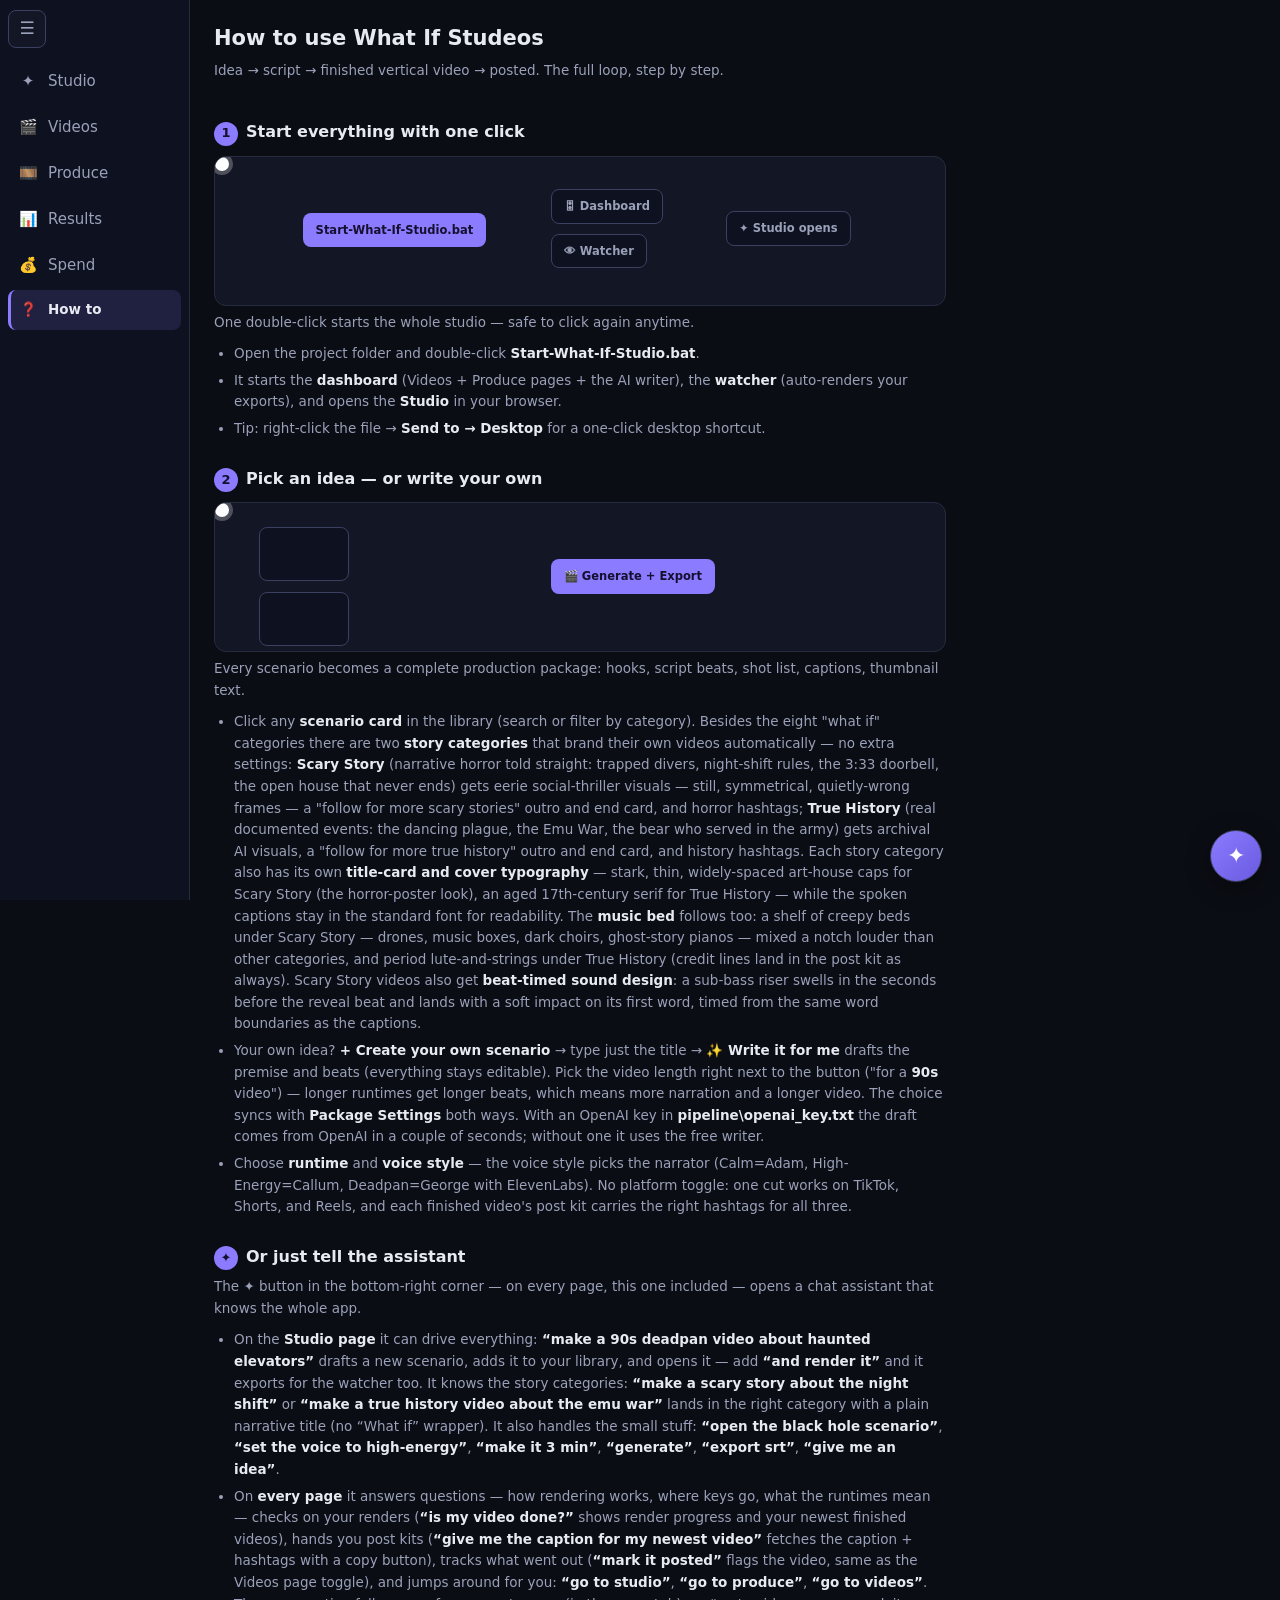
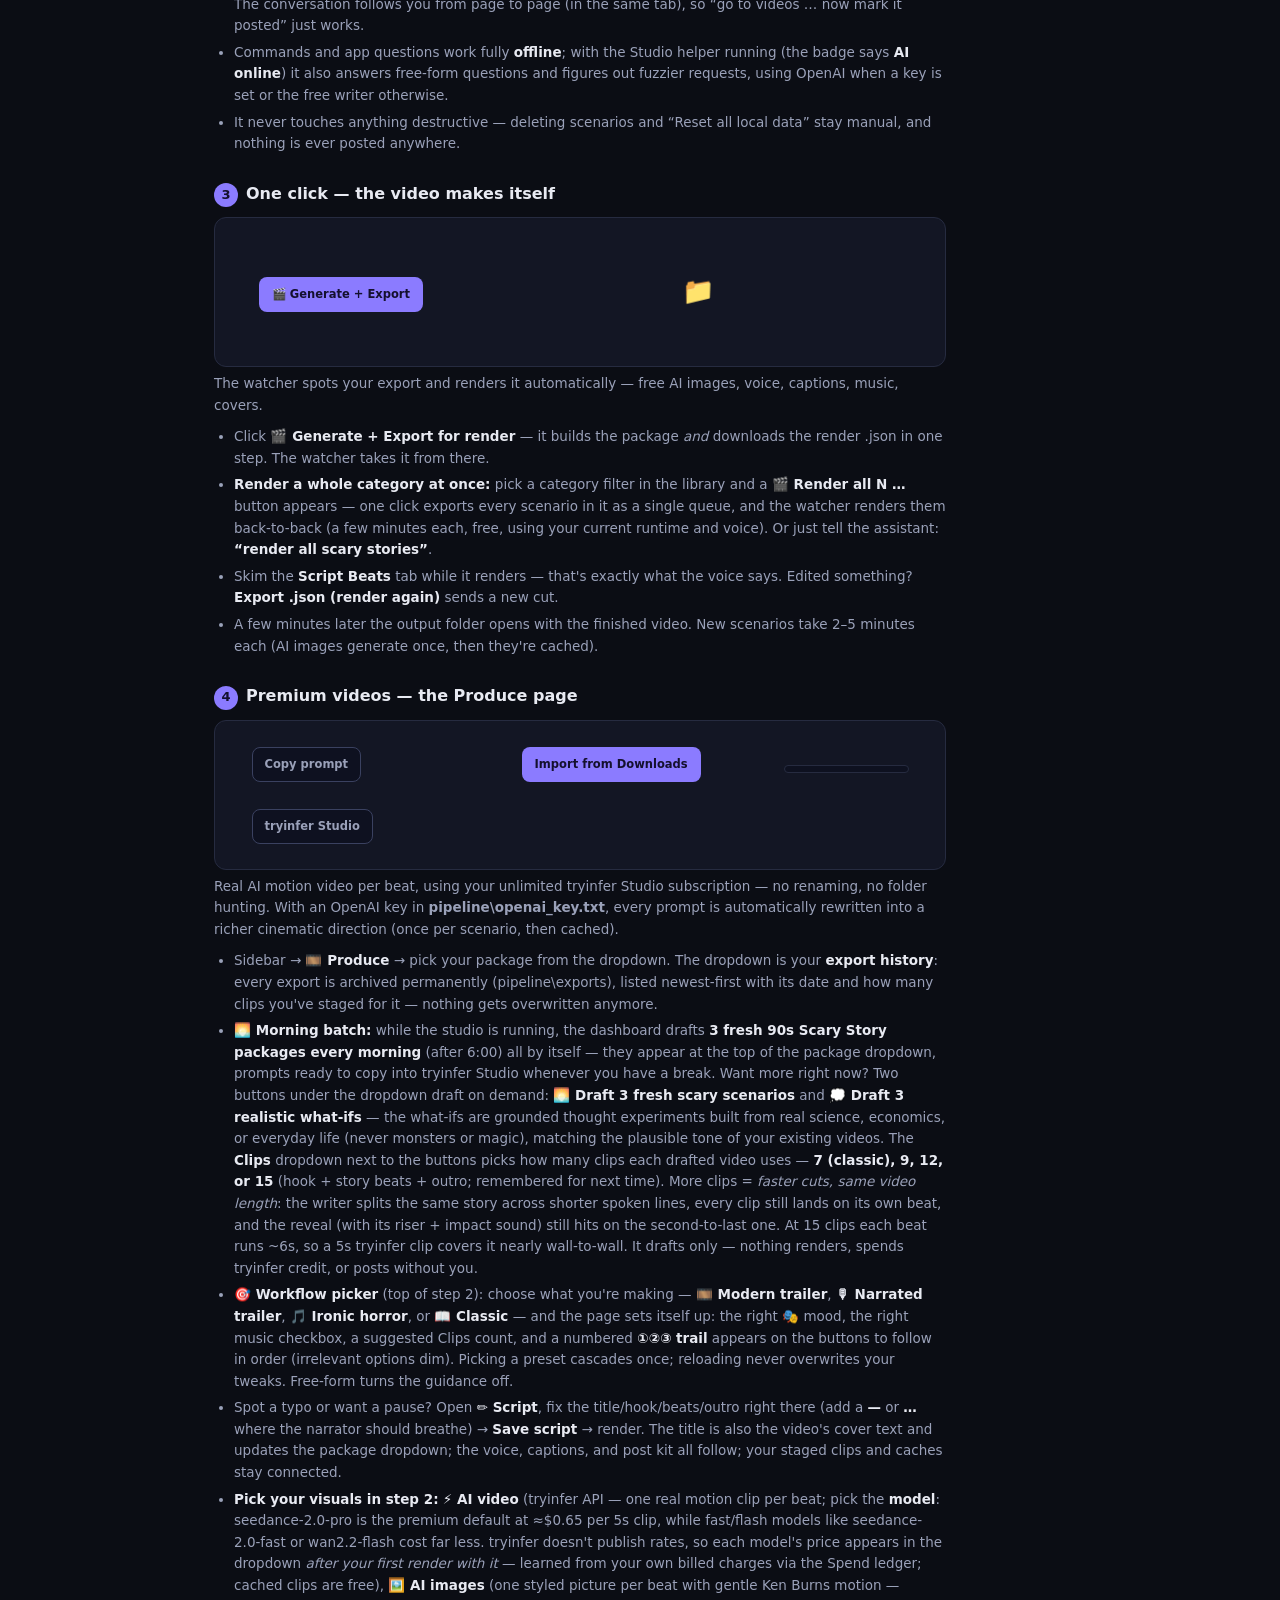
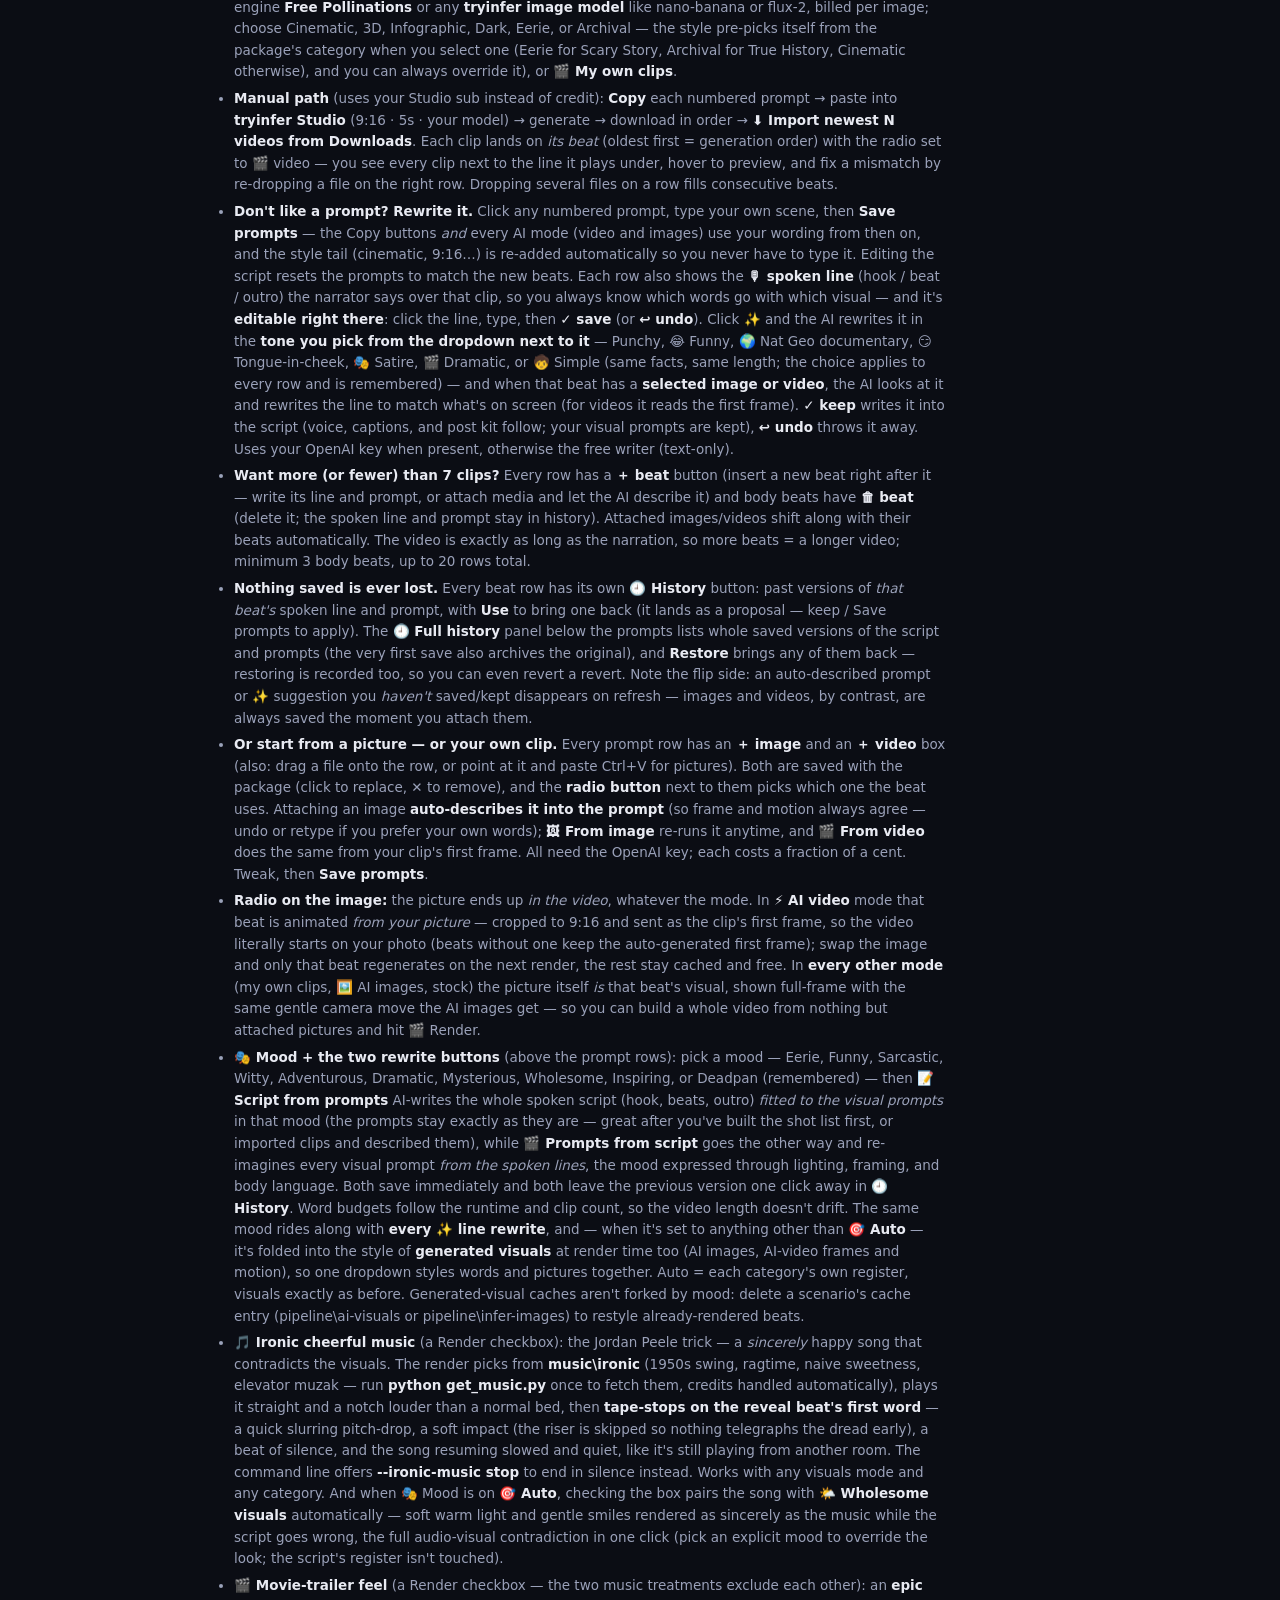
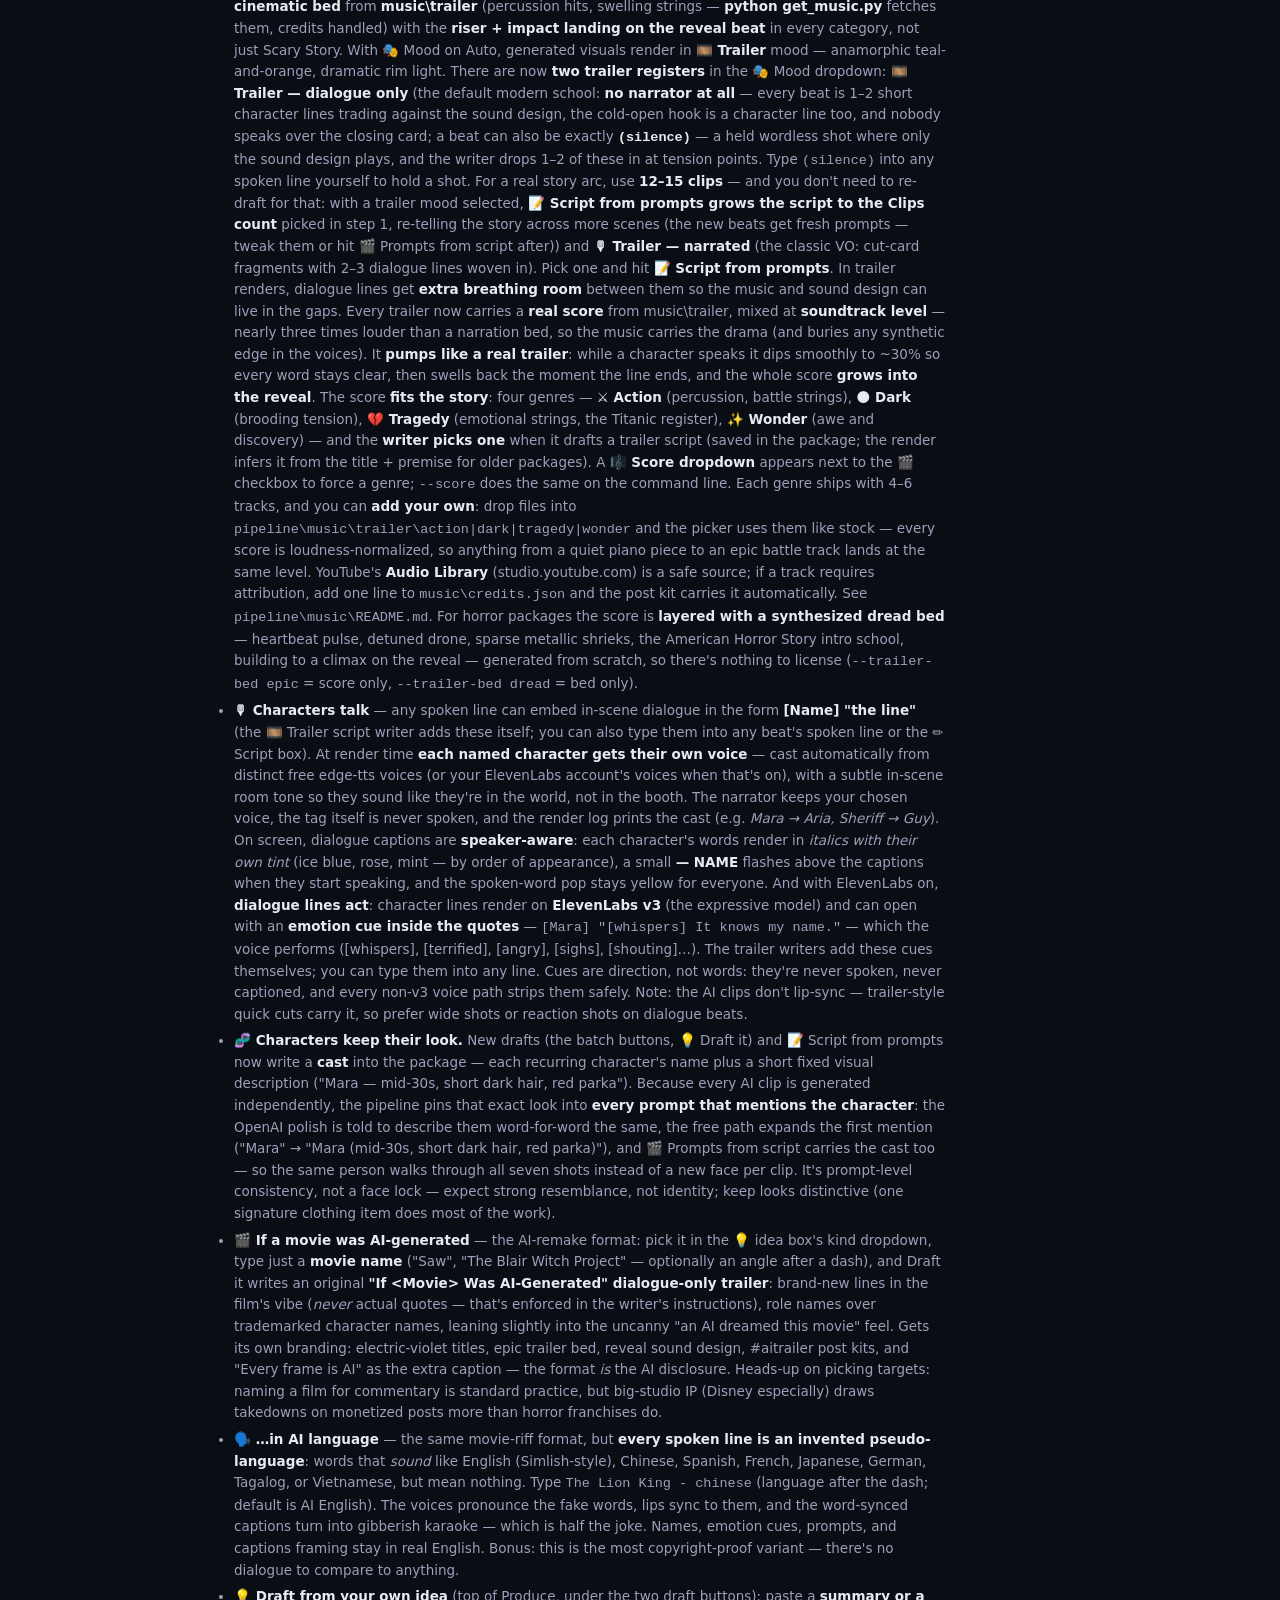
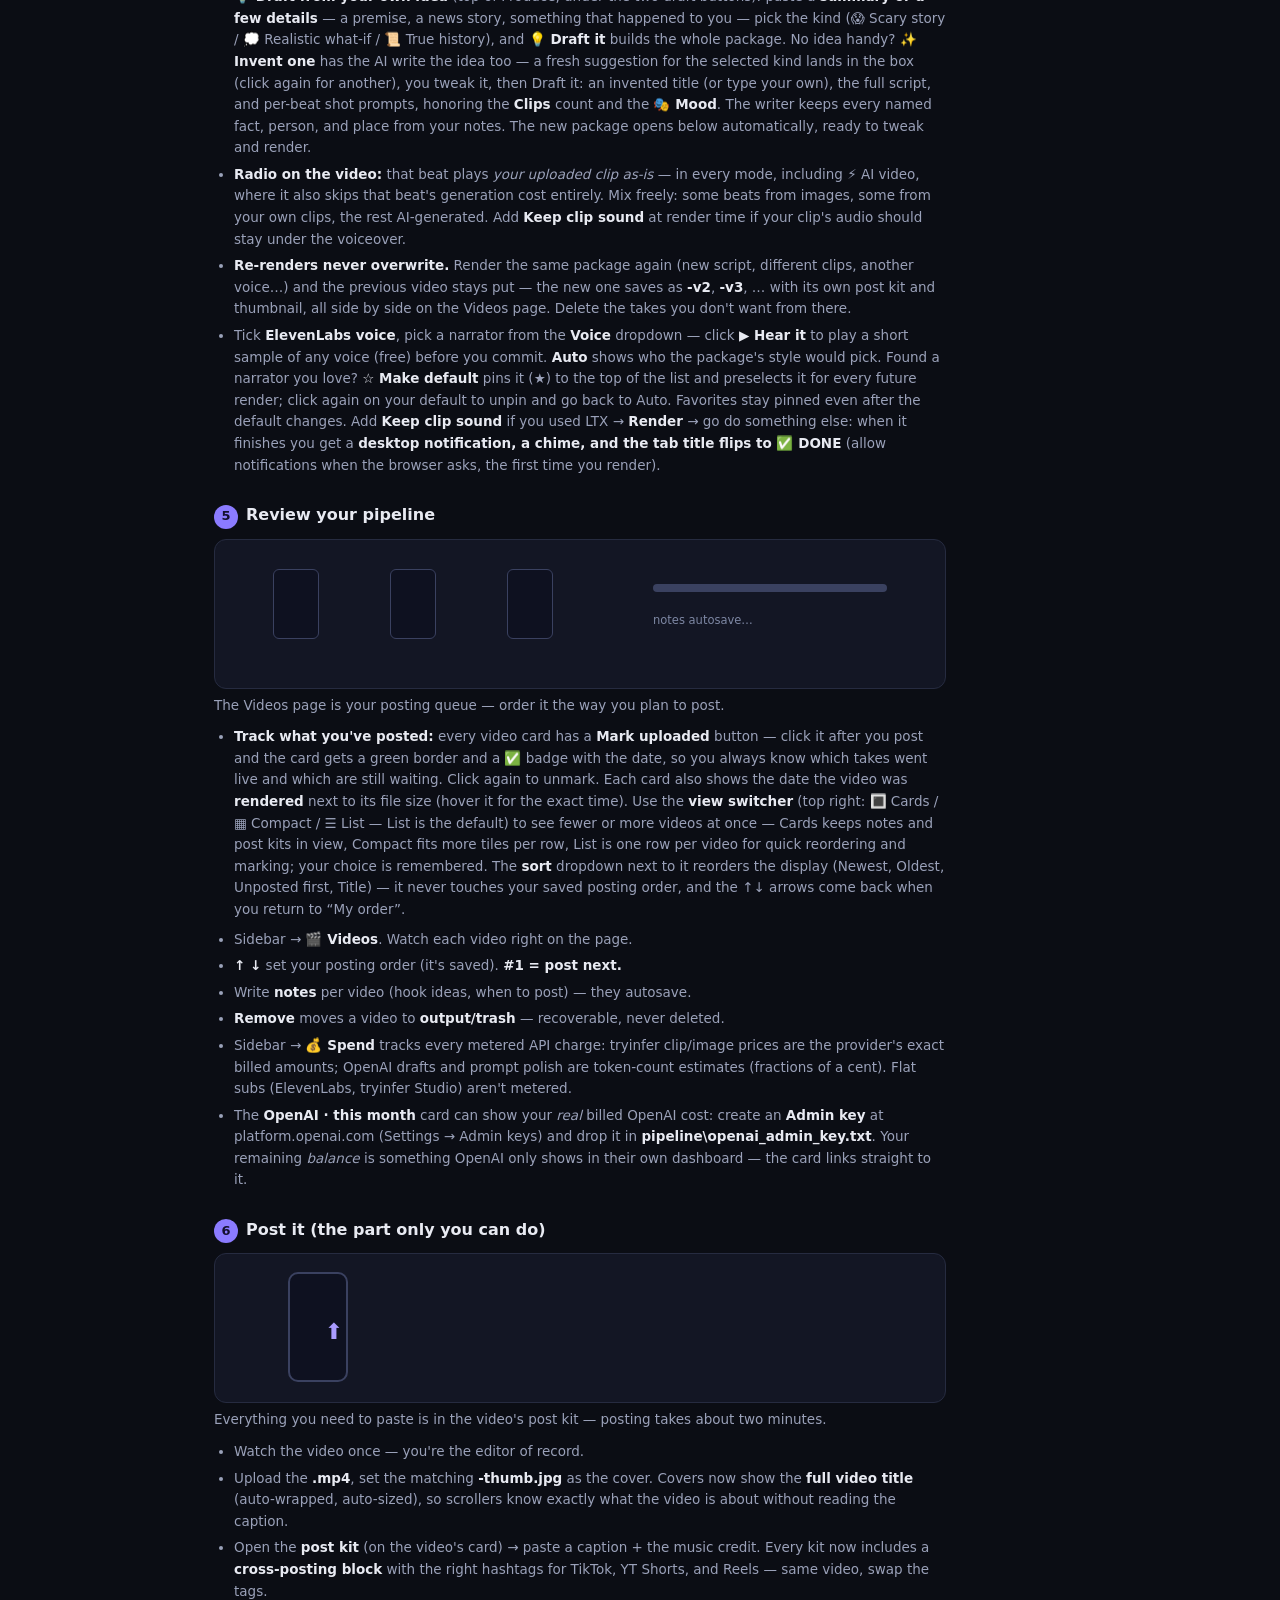
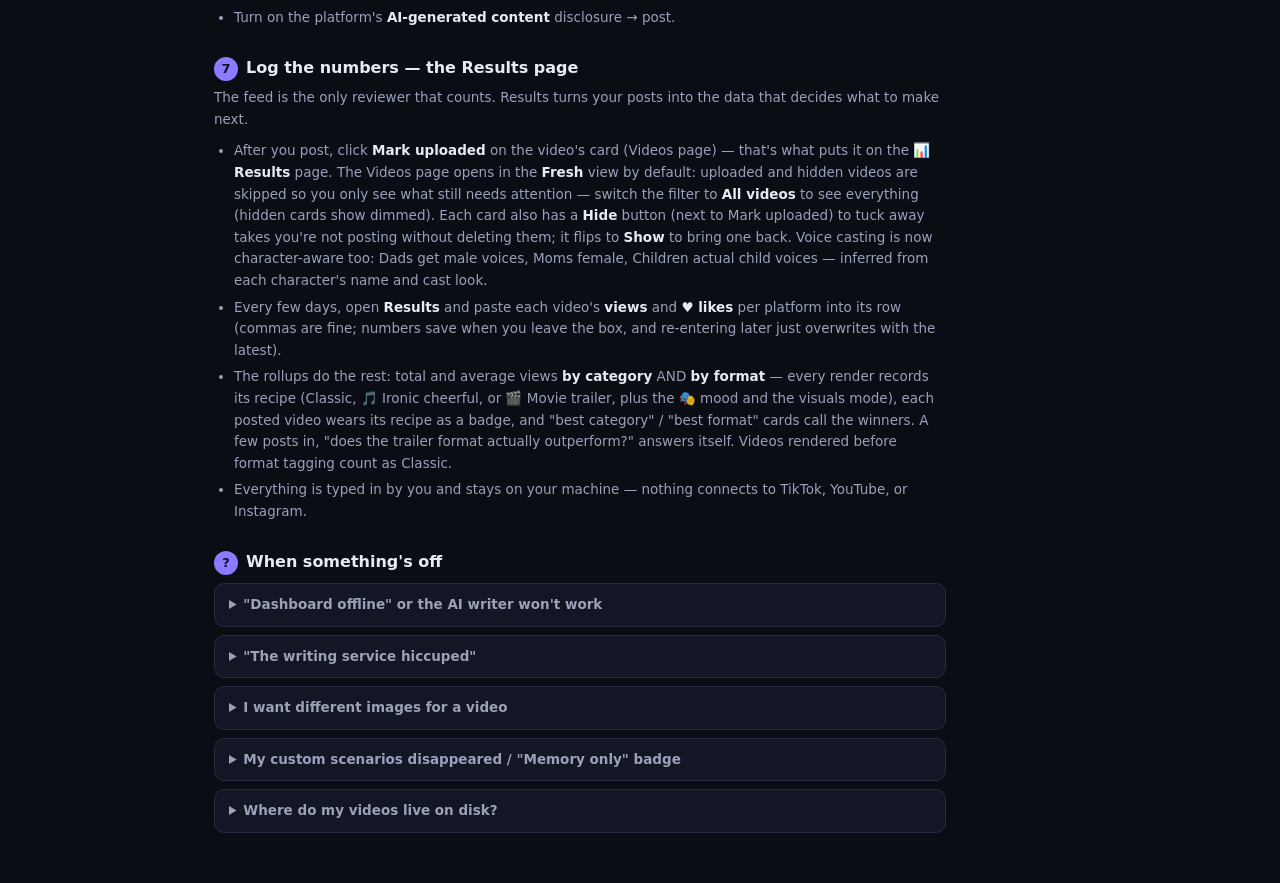
==== commit 55cd5691: "Bigger score library + drop-in genre folders for your own tracks - get_music.py fetches 10 more CC-B" ====
--- a/help.html
+++ b/help.html
@@ -242,7 +242,7 @@
       <li><b>Radio on the image:</b> the picture ends up <em>in the video</em>, whatever the mode. In <b>⚡ AI video</b> mode that beat is animated <em>from your picture</em> — cropped to 9:16 and sent as the clip's first frame, so the video literally starts on your photo (beats without one keep the auto-generated first frame); swap the image and only that beat regenerates on the next render, the rest stay cached and free. In <b>every other mode</b> (my own clips, 🖼️ AI images, stock) the picture itself <em>is</em> that beat's visual, shown full-frame with the same gentle camera move the AI images get — so you can build a whole video from nothing but attached pictures and hit 🎬 Render.</li>
       <li><b>🎭 Mood + the two rewrite buttons</b> (above the prompt rows): pick a mood — Eerie, Funny, Sarcastic, Witty, Adventurous, Dramatic, Mysterious, Wholesome, Inspiring, or Deadpan (remembered) — then <b>📝 Script from prompts</b> AI-writes the whole spoken script (hook, beats, outro) <em>fitted to the visual prompts</em> in that mood (the prompts stay exactly as they are — great after you've built the shot list first, or imported clips and described them), while <b>🎬 Prompts from script</b> goes the other way and re-imagines every visual prompt <em>from the spoken lines</em>, the mood expressed through lighting, framing, and body language. Both save immediately and both leave the previous version one click away in <b>🕘 History</b>. Word budgets follow the runtime and clip count, so the video length doesn't drift. The same mood rides along with <b>every ✨ line rewrite</b>, and — when it's set to anything other than <b>🎯 Auto</b> — it's folded into the style of <b>generated visuals</b> at render time too (AI images, AI-video frames and motion), so one dropdown styles words and pictures together. Auto = each category's own register, visuals exactly as before. Generated-visual caches aren't forked by mood: delete a scenario's cache entry (pipeline\ai-visuals or pipeline\infer-images) to restyle already-rendered beats.</li>
       <li><b>🎵 Ironic cheerful music</b> (a Render checkbox): the Jordan Peele trick — a <em>sincerely</em> happy song that contradicts the visuals. The render picks from <b>music\ironic</b> (1950s swing, ragtime, naive sweetness, elevator muzak — run <b>python get_music.py</b> once to fetch them, credits handled automatically), plays it straight and a notch louder than a normal bed, then <b>tape-stops on the reveal beat's first word</b> — a quick slurring pitch-drop, a soft impact (the riser is skipped so nothing telegraphs the dread early), a beat of silence, and the song resuming slowed and quiet, like it's still playing from another room. The command line offers <b>--ironic-music stop</b> to end in silence instead. Works with any visuals mode and any category. And when 🎭 Mood is on <b>🎯 Auto</b>, checking the box pairs the song with <b>🌤️ Wholesome visuals</b> automatically — soft warm light and gentle smiles rendered as sincerely as the music while the script goes wrong, the full audio-visual contradiction in one click (pick an explicit mood to override the look; the script's register isn't touched).</li>
-      <li><b>🎬 Movie-trailer feel</b> (a Render checkbox — the two music treatments exclude each other): an <b>epic cinematic bed</b> from <b>music\trailer</b> (percussion hits, swelling strings — <b>python get_music.py</b> fetches them, credits handled) with the <b>riser + impact landing on the reveal beat</b> in every category, not just Scary Story. With 🎭 Mood on Auto, generated visuals render in <b>🎞️ Trailer</b> mood — anamorphic teal-and-orange, dramatic rim light. There are now <b>two trailer registers</b> in the 🎭 Mood dropdown: <b>🎞️ Trailer — dialogue only</b> (the default modern school: <b>no narrator at all</b> — every beat is 1–2 short character lines trading against the sound design, the cold-open hook is a character line too, and nobody speaks over the closing card; a beat can also be exactly <b><code>(silence)</code></b> — a held wordless shot where only the sound design plays, and the writer drops 1–2 of these in at tension points. Type <code>(silence)</code> into any spoken line yourself to hold a shot. For a real story arc, use <b>12–15 clips</b> — and you don't need to re-draft for that: with a trailer mood selected, <b>📝 Script from prompts grows the script to the Clips count</b> picked in step 1, re-telling the story across more scenes (the new beats get fresh prompts — tweak them or hit 🎬 Prompts from script after)) and <b>🎙 Trailer — narrated</b> (the classic VO: cut-card fragments with 2–3 dialogue lines woven in). Pick one and hit <b>📝 Script from prompts</b>. In trailer renders, dialogue lines get <b>extra breathing room</b> between them so the music and sound design can live in the gaps. Every trailer now carries a <b>real score</b> from music\trailer, mixed at <b>soundtrack level</b> — nearly three times louder than a narration bed, so the music carries the drama (and buries any synthetic edge in the voices). It <b>pumps like a real trailer</b>: while a character speaks it dips smoothly to ~30% so every word stays clear, then swells back the moment the line ends, and the whole score <b>grows into the reveal</b>. The score <b>fits the story</b>: four genres — <b>⚔️ Action</b> (percussion, battle strings), <b>🌑 Dark</b> (brooding tension), <b>💔 Tragedy</b> (emotional strings, the Titanic register), <b>✨ Wonder</b> (awe and discovery) — and the <b>writer picks one</b> when it drafts a trailer script (saved in the package; the render infers it from the title + premise for older packages). A <b>🎼 Score dropdown</b> appears next to the 🎬 checkbox to force a genre; <code>--score</code> does the same on the command line. For horror packages the score is <b>layered with a synthesized dread bed</b> — heartbeat pulse, detuned drone, sparse metallic shrieks, the American Horror Story intro school, building to a climax on the reveal — generated from scratch, so there's nothing to license (<code>--trailer-bed epic</code> = score only, <code>--trailer-bed dread</code> = bed only).</li>
+      <li><b>🎬 Movie-trailer feel</b> (a Render checkbox — the two music treatments exclude each other): an <b>epic cinematic bed</b> from <b>music\trailer</b> (percussion hits, swelling strings — <b>python get_music.py</b> fetches them, credits handled) with the <b>riser + impact landing on the reveal beat</b> in every category, not just Scary Story. With 🎭 Mood on Auto, generated visuals render in <b>🎞️ Trailer</b> mood — anamorphic teal-and-orange, dramatic rim light. There are now <b>two trailer registers</b> in the 🎭 Mood dropdown: <b>🎞️ Trailer — dialogue only</b> (the default modern school: <b>no narrator at all</b> — every beat is 1–2 short character lines trading against the sound design, the cold-open hook is a character line too, and nobody speaks over the closing card; a beat can also be exactly <b><code>(silence)</code></b> — a held wordless shot where only the sound design plays, and the writer drops 1–2 of these in at tension points. Type <code>(silence)</code> into any spoken line yourself to hold a shot. For a real story arc, use <b>12–15 clips</b> — and you don't need to re-draft for that: with a trailer mood selected, <b>📝 Script from prompts grows the script to the Clips count</b> picked in step 1, re-telling the story across more scenes (the new beats get fresh prompts — tweak them or hit 🎬 Prompts from script after)) and <b>🎙 Trailer — narrated</b> (the classic VO: cut-card fragments with 2–3 dialogue lines woven in). Pick one and hit <b>📝 Script from prompts</b>. In trailer renders, dialogue lines get <b>extra breathing room</b> between them so the music and sound design can live in the gaps. Every trailer now carries a <b>real score</b> from music\trailer, mixed at <b>soundtrack level</b> — nearly three times louder than a narration bed, so the music carries the drama (and buries any synthetic edge in the voices). It <b>pumps like a real trailer</b>: while a character speaks it dips smoothly to ~30% so every word stays clear, then swells back the moment the line ends, and the whole score <b>grows into the reveal</b>. The score <b>fits the story</b>: four genres — <b>⚔️ Action</b> (percussion, battle strings), <b>🌑 Dark</b> (brooding tension), <b>💔 Tragedy</b> (emotional strings, the Titanic register), <b>✨ Wonder</b> (awe and discovery) — and the <b>writer picks one</b> when it drafts a trailer script (saved in the package; the render infers it from the title + premise for older packages). A <b>🎼 Score dropdown</b> appears next to the 🎬 checkbox to force a genre; <code>--score</code> does the same on the command line. Each genre ships with 4–6 tracks, and you can <b>add your own</b>: drop files into <code>pipeline\music\trailer\action|dark|tragedy|wonder</code> and the picker uses them like stock — every score is loudness-normalized, so anything from a quiet piano piece to an epic battle track lands at the same level. YouTube's <b>Audio Library</b> (studio.youtube.com) is a safe source; if a track requires attribution, add one line to <code>music\credits.json</code> and the post kit carries it automatically. See <code>pipeline\music\README.md</code>. For horror packages the score is <b>layered with a synthesized dread bed</b> — heartbeat pulse, detuned drone, sparse metallic shrieks, the American Horror Story intro school, building to a climax on the reveal — generated from scratch, so there's nothing to license (<code>--trailer-bed epic</code> = score only, <code>--trailer-bed dread</code> = bed only).</li>
       <li><b>🎙 Characters talk</b> — any spoken line can embed in-scene dialogue in the form <b>[Name] "the line"</b> (the 🎞️ Trailer script writer adds these itself; you can also type them into any beat's spoken line or the ✏️ Script box). At render time <b>each named character gets their own voice</b> — cast automatically from distinct free edge-tts voices (or your ElevenLabs account's voices when that's on), with a subtle in-scene room tone so they sound like they're in the world, not in the booth. The narrator keeps your chosen voice, the tag itself is never spoken, and the render log prints the cast (e.g. <i>Mara → Aria, Sheriff → Guy</i>). On screen, dialogue captions are <b>speaker-aware</b>: each character's words render in <em>italics with their own tint</em> (ice blue, rose, mint — by order of appearance), a small <b>— NAME</b> flashes above the captions when they start speaking, and the spoken-word pop stays yellow for everyone. And with ElevenLabs on, <b>dialogue lines act</b>: character lines render on <b>ElevenLabs v3</b> (the expressive model) and can open with an <b>emotion cue inside the quotes</b> — <code>[Mara] "[whispers] It knows my name."</code> — which the voice performs ([whispers], [terrified], [angry], [sighs], [shouting]…). The trailer writers add these cues themselves; you can type them into any line. Cues are direction, not words: they're never spoken, never captioned, and every non-v3 voice path strips them safely. Note: the AI clips don't lip-sync — trailer-style quick cuts carry it, so prefer wide shots or reaction shots on dialogue beats.</li>
       <li><b>🧬 Characters keep their look.</b> New drafts (the batch buttons, 💡 Draft it) and 📝 Script from prompts now write a <b>cast</b> into the package — each recurring character's name plus a short fixed visual description ("Mara — mid-30s, short dark hair, red parka"). Because every AI clip is generated independently, the pipeline pins that exact look into <b>every prompt that mentions the character</b>: the OpenAI polish is told to describe them word-for-word the same, the free path expands the first mention ("Mara" → "Mara (mid-30s, short dark hair, red parka)"), and 🎬 Prompts from script carries the cast too — so the same person walks through all seven shots instead of a new face per clip. It's prompt-level consistency, not a face lock — expect strong resemblance, not identity; keep looks distinctive (one signature clothing item does most of the work).</li>
       <li><b>🎬 If a movie was AI-generated</b> — the AI-remake format: pick it in the 💡 idea box's kind dropdown, type just a <b>movie name</b> ("Saw", "The Blair Witch Project" — optionally an angle after a dash), and Draft it writes an original <b>"If &lt;Movie&gt; Was AI-Generated" dialogue-only trailer</b>: brand-new lines in the film's vibe (<em>never</em> actual quotes — that's enforced in the writer's instructions), role names over trademarked character names, leaning slightly into the uncanny "an AI dreamed this movie" feel. Gets its own branding: electric-violet titles, epic trailer bed, reveal sound design, #aitrailer post kits, and "Every frame is AI" as the extra caption — the format <em>is</em> the AI disclosure. Heads-up on picking targets: naming a film for commentary is standard practice, but big-studio IP (Disney especially) draws takedowns on monetized posts more than horror franchises do.</li>
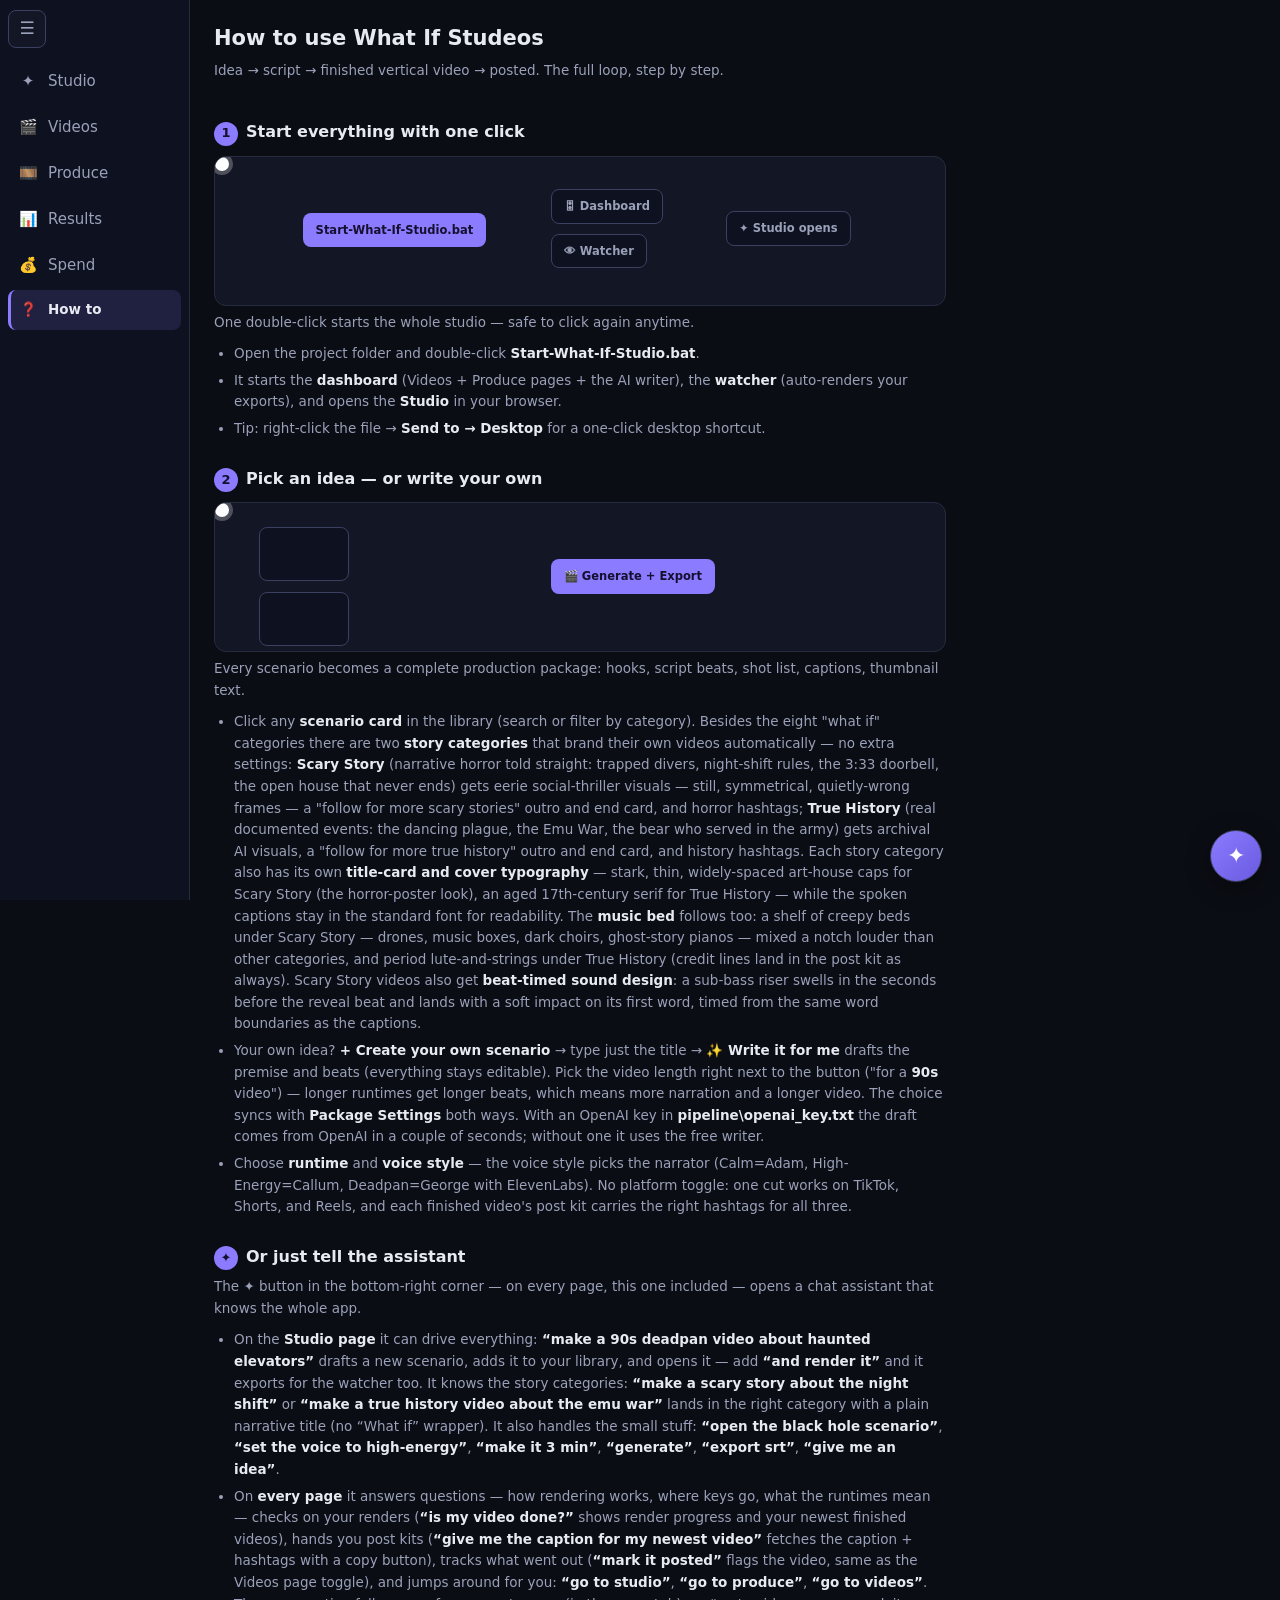
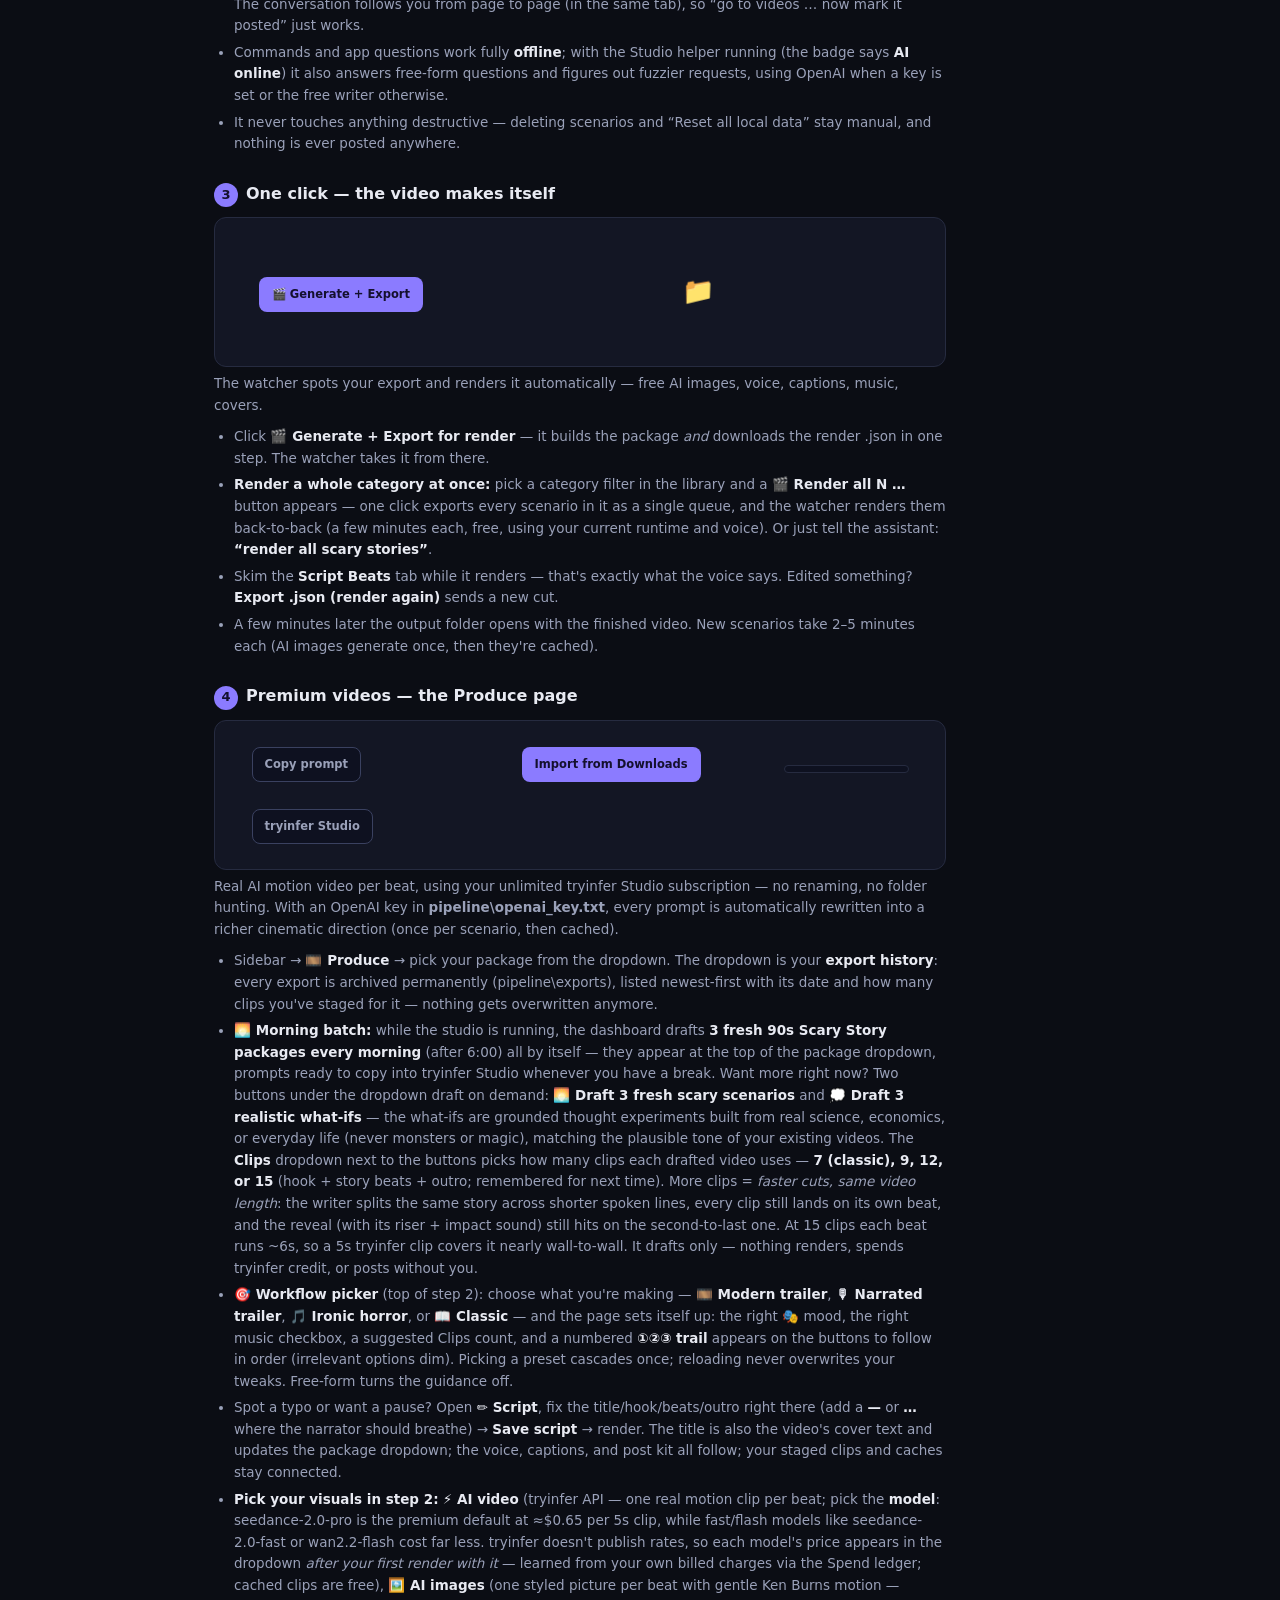
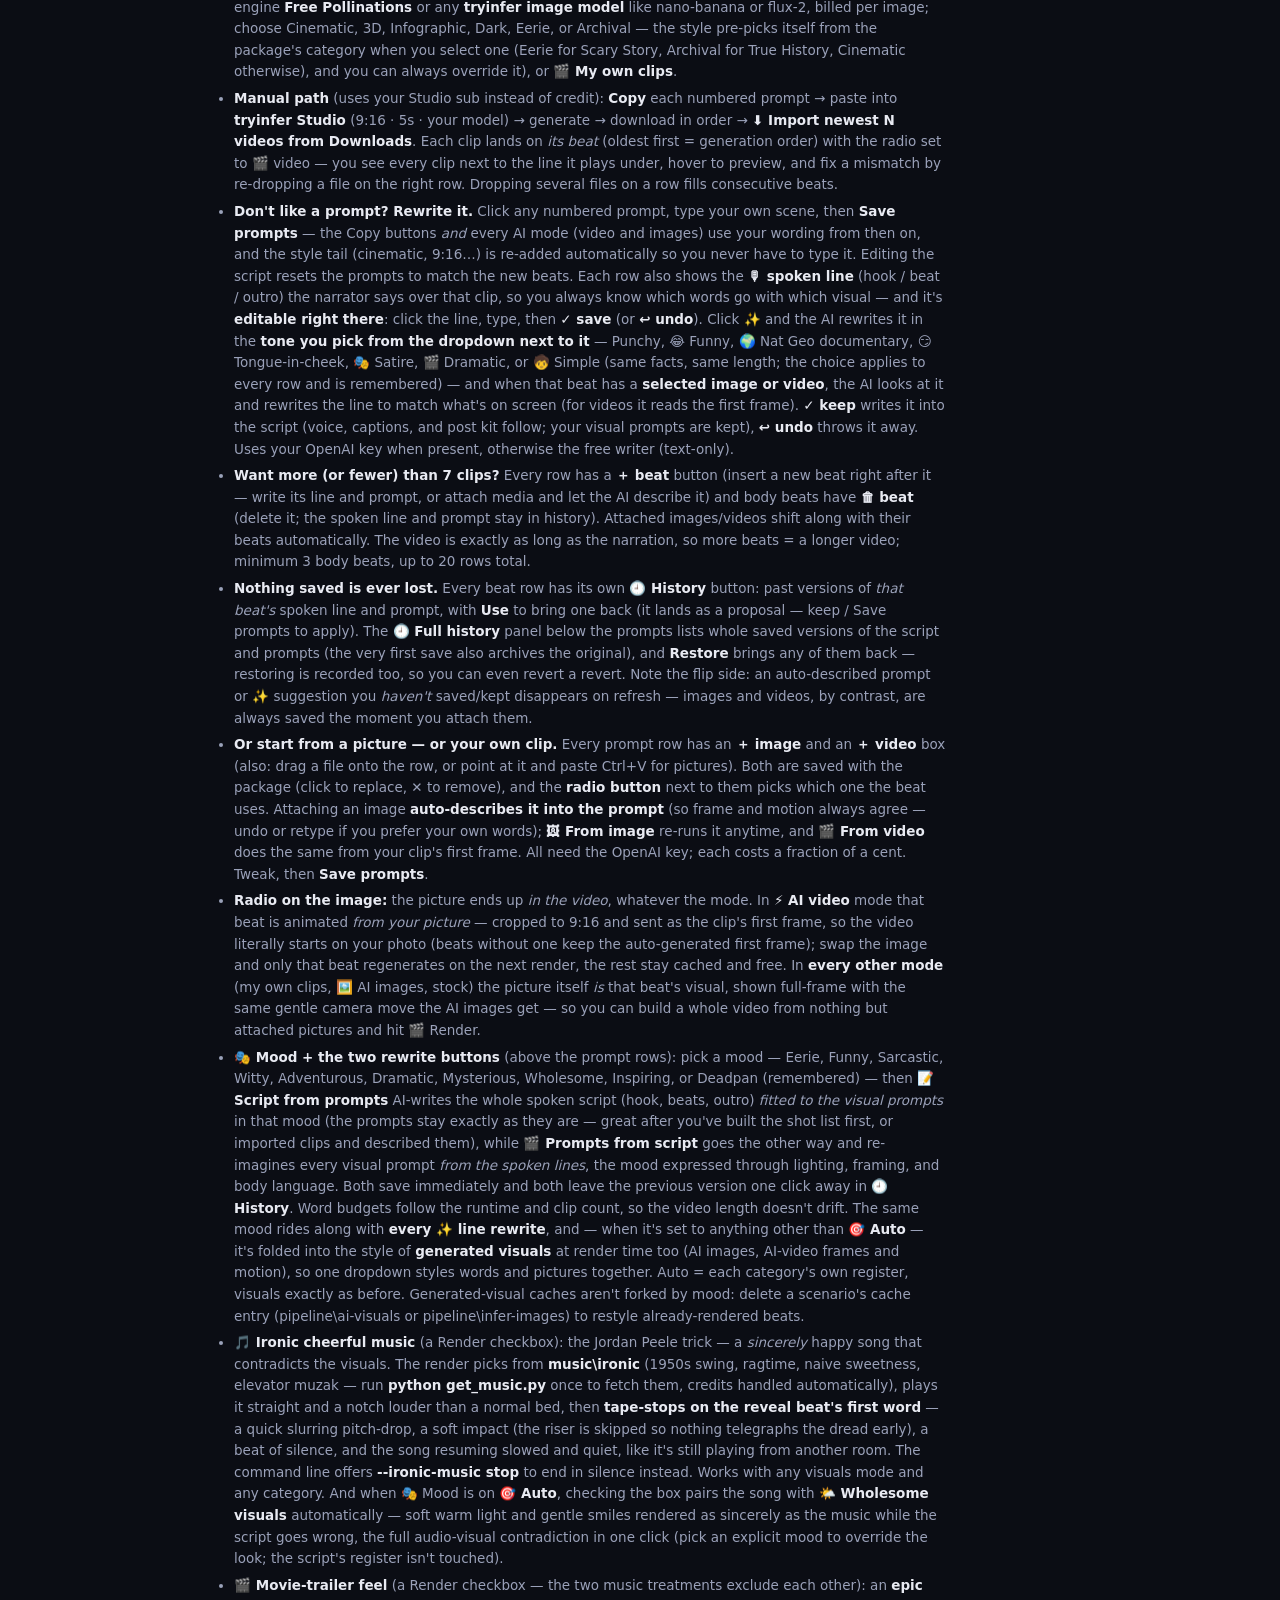
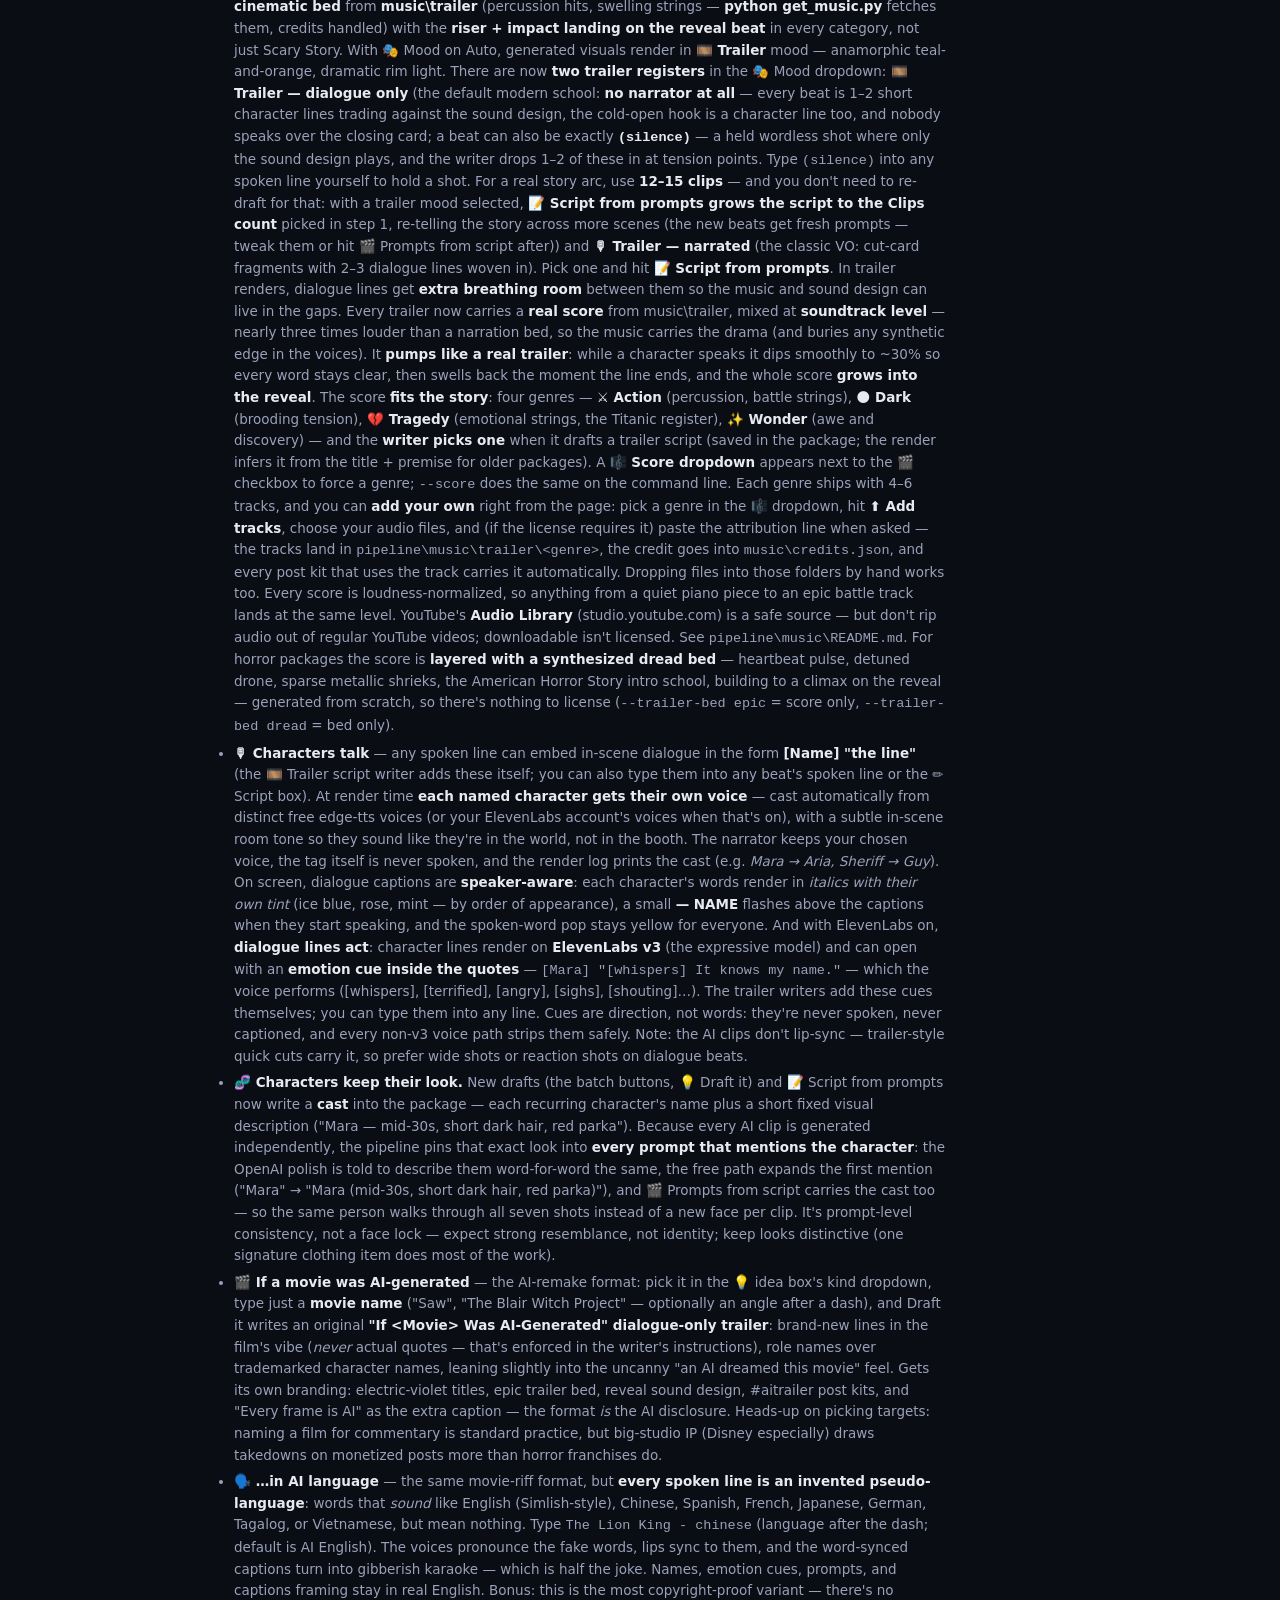
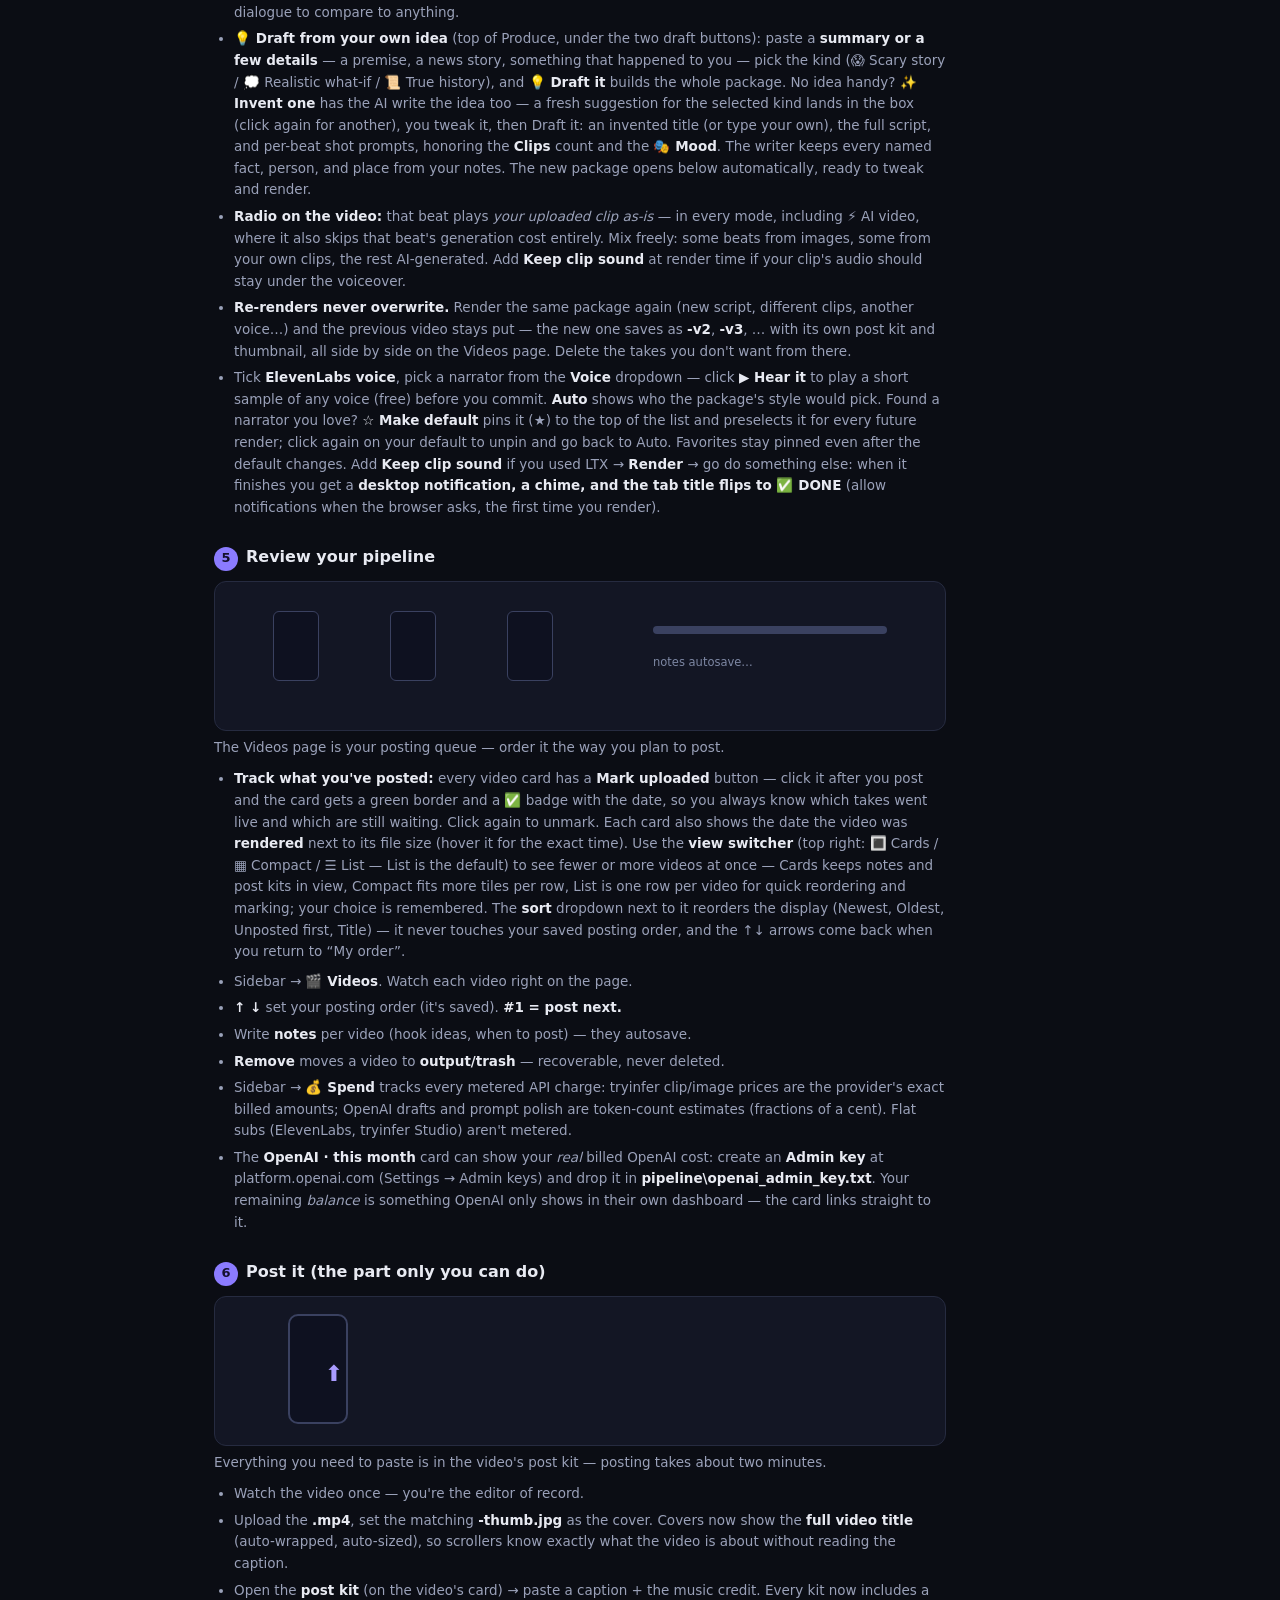
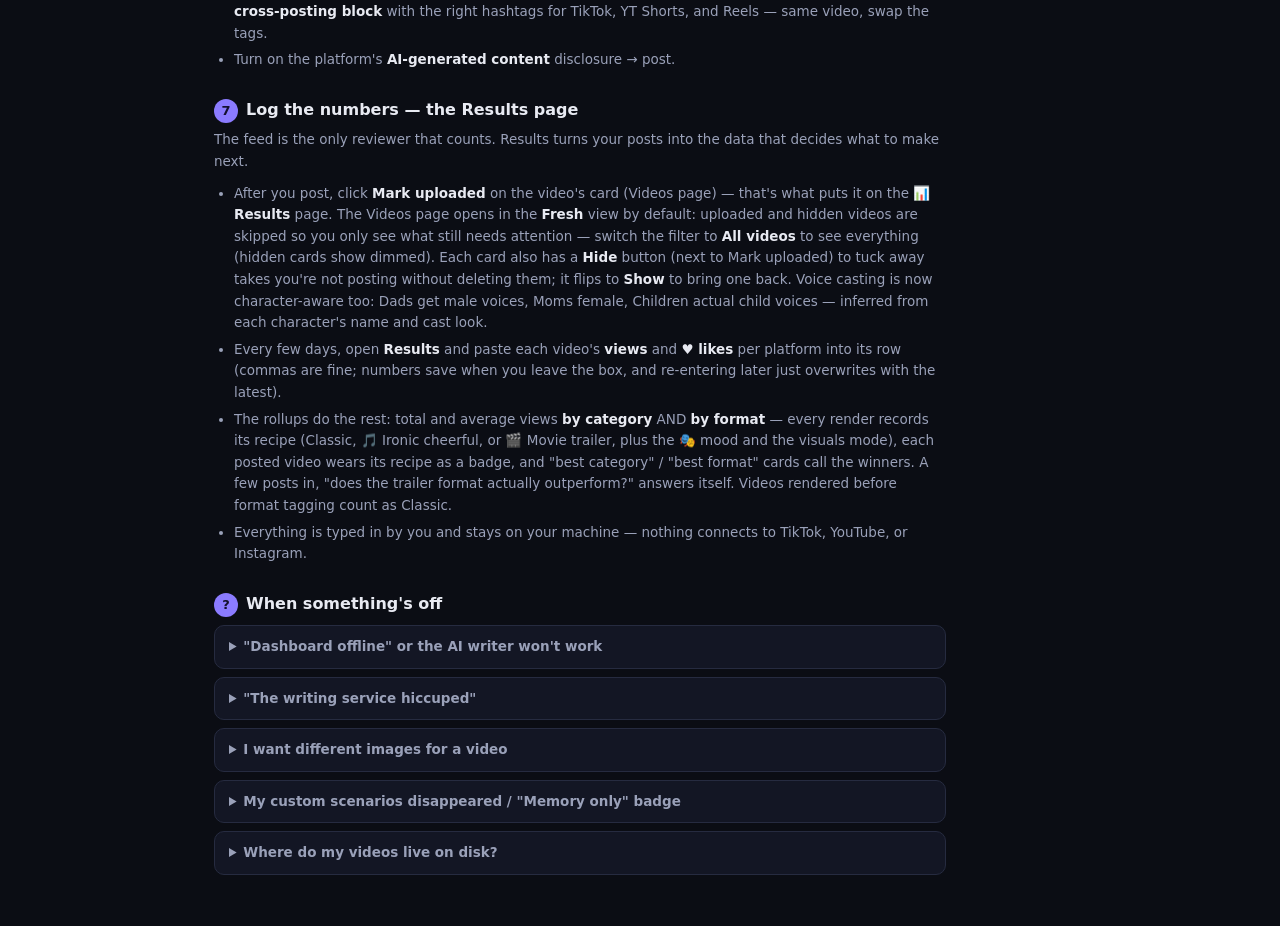
==== commit 488642a8: "⬆ Add tracks: upload your own trailer scores from the Produce page Pick a genre in the 🎼 dropdown, h" ====
--- a/help.html
+++ b/help.html
@@ -242,7 +242,7 @@
       <li><b>Radio on the image:</b> the picture ends up <em>in the video</em>, whatever the mode. In <b>⚡ AI video</b> mode that beat is animated <em>from your picture</em> — cropped to 9:16 and sent as the clip's first frame, so the video literally starts on your photo (beats without one keep the auto-generated first frame); swap the image and only that beat regenerates on the next render, the rest stay cached and free. In <b>every other mode</b> (my own clips, 🖼️ AI images, stock) the picture itself <em>is</em> that beat's visual, shown full-frame with the same gentle camera move the AI images get — so you can build a whole video from nothing but attached pictures and hit 🎬 Render.</li>
       <li><b>🎭 Mood + the two rewrite buttons</b> (above the prompt rows): pick a mood — Eerie, Funny, Sarcastic, Witty, Adventurous, Dramatic, Mysterious, Wholesome, Inspiring, or Deadpan (remembered) — then <b>📝 Script from prompts</b> AI-writes the whole spoken script (hook, beats, outro) <em>fitted to the visual prompts</em> in that mood (the prompts stay exactly as they are — great after you've built the shot list first, or imported clips and described them), while <b>🎬 Prompts from script</b> goes the other way and re-imagines every visual prompt <em>from the spoken lines</em>, the mood expressed through lighting, framing, and body language. Both save immediately and both leave the previous version one click away in <b>🕘 History</b>. Word budgets follow the runtime and clip count, so the video length doesn't drift. The same mood rides along with <b>every ✨ line rewrite</b>, and — when it's set to anything other than <b>🎯 Auto</b> — it's folded into the style of <b>generated visuals</b> at render time too (AI images, AI-video frames and motion), so one dropdown styles words and pictures together. Auto = each category's own register, visuals exactly as before. Generated-visual caches aren't forked by mood: delete a scenario's cache entry (pipeline\ai-visuals or pipeline\infer-images) to restyle already-rendered beats.</li>
       <li><b>🎵 Ironic cheerful music</b> (a Render checkbox): the Jordan Peele trick — a <em>sincerely</em> happy song that contradicts the visuals. The render picks from <b>music\ironic</b> (1950s swing, ragtime, naive sweetness, elevator muzak — run <b>python get_music.py</b> once to fetch them, credits handled automatically), plays it straight and a notch louder than a normal bed, then <b>tape-stops on the reveal beat's first word</b> — a quick slurring pitch-drop, a soft impact (the riser is skipped so nothing telegraphs the dread early), a beat of silence, and the song resuming slowed and quiet, like it's still playing from another room. The command line offers <b>--ironic-music stop</b> to end in silence instead. Works with any visuals mode and any category. And when 🎭 Mood is on <b>🎯 Auto</b>, checking the box pairs the song with <b>🌤️ Wholesome visuals</b> automatically — soft warm light and gentle smiles rendered as sincerely as the music while the script goes wrong, the full audio-visual contradiction in one click (pick an explicit mood to override the look; the script's register isn't touched).</li>
-      <li><b>🎬 Movie-trailer feel</b> (a Render checkbox — the two music treatments exclude each other): an <b>epic cinematic bed</b> from <b>music\trailer</b> (percussion hits, swelling strings — <b>python get_music.py</b> fetches them, credits handled) with the <b>riser + impact landing on the reveal beat</b> in every category, not just Scary Story. With 🎭 Mood on Auto, generated visuals render in <b>🎞️ Trailer</b> mood — anamorphic teal-and-orange, dramatic rim light. There are now <b>two trailer registers</b> in the 🎭 Mood dropdown: <b>🎞️ Trailer — dialogue only</b> (the default modern school: <b>no narrator at all</b> — every beat is 1–2 short character lines trading against the sound design, the cold-open hook is a character line too, and nobody speaks over the closing card; a beat can also be exactly <b><code>(silence)</code></b> — a held wordless shot where only the sound design plays, and the writer drops 1–2 of these in at tension points. Type <code>(silence)</code> into any spoken line yourself to hold a shot. For a real story arc, use <b>12–15 clips</b> — and you don't need to re-draft for that: with a trailer mood selected, <b>📝 Script from prompts grows the script to the Clips count</b> picked in step 1, re-telling the story across more scenes (the new beats get fresh prompts — tweak them or hit 🎬 Prompts from script after)) and <b>🎙 Trailer — narrated</b> (the classic VO: cut-card fragments with 2–3 dialogue lines woven in). Pick one and hit <b>📝 Script from prompts</b>. In trailer renders, dialogue lines get <b>extra breathing room</b> between them so the music and sound design can live in the gaps. Every trailer now carries a <b>real score</b> from music\trailer, mixed at <b>soundtrack level</b> — nearly three times louder than a narration bed, so the music carries the drama (and buries any synthetic edge in the voices). It <b>pumps like a real trailer</b>: while a character speaks it dips smoothly to ~30% so every word stays clear, then swells back the moment the line ends, and the whole score <b>grows into the reveal</b>. The score <b>fits the story</b>: four genres — <b>⚔️ Action</b> (percussion, battle strings), <b>🌑 Dark</b> (brooding tension), <b>💔 Tragedy</b> (emotional strings, the Titanic register), <b>✨ Wonder</b> (awe and discovery) — and the <b>writer picks one</b> when it drafts a trailer script (saved in the package; the render infers it from the title + premise for older packages). A <b>🎼 Score dropdown</b> appears next to the 🎬 checkbox to force a genre; <code>--score</code> does the same on the command line. Each genre ships with 4–6 tracks, and you can <b>add your own</b>: drop files into <code>pipeline\music\trailer\action|dark|tragedy|wonder</code> and the picker uses them like stock — every score is loudness-normalized, so anything from a quiet piano piece to an epic battle track lands at the same level. YouTube's <b>Audio Library</b> (studio.youtube.com) is a safe source; if a track requires attribution, add one line to <code>music\credits.json</code> and the post kit carries it automatically. See <code>pipeline\music\README.md</code>. For horror packages the score is <b>layered with a synthesized dread bed</b> — heartbeat pulse, detuned drone, sparse metallic shrieks, the American Horror Story intro school, building to a climax on the reveal — generated from scratch, so there's nothing to license (<code>--trailer-bed epic</code> = score only, <code>--trailer-bed dread</code> = bed only).</li>
+      <li><b>🎬 Movie-trailer feel</b> (a Render checkbox — the two music treatments exclude each other): an <b>epic cinematic bed</b> from <b>music\trailer</b> (percussion hits, swelling strings — <b>python get_music.py</b> fetches them, credits handled) with the <b>riser + impact landing on the reveal beat</b> in every category, not just Scary Story. With 🎭 Mood on Auto, generated visuals render in <b>🎞️ Trailer</b> mood — anamorphic teal-and-orange, dramatic rim light. There are now <b>two trailer registers</b> in the 🎭 Mood dropdown: <b>🎞️ Trailer — dialogue only</b> (the default modern school: <b>no narrator at all</b> — every beat is 1–2 short character lines trading against the sound design, the cold-open hook is a character line too, and nobody speaks over the closing card; a beat can also be exactly <b><code>(silence)</code></b> — a held wordless shot where only the sound design plays, and the writer drops 1–2 of these in at tension points. Type <code>(silence)</code> into any spoken line yourself to hold a shot. For a real story arc, use <b>12–15 clips</b> — and you don't need to re-draft for that: with a trailer mood selected, <b>📝 Script from prompts grows the script to the Clips count</b> picked in step 1, re-telling the story across more scenes (the new beats get fresh prompts — tweak them or hit 🎬 Prompts from script after)) and <b>🎙 Trailer — narrated</b> (the classic VO: cut-card fragments with 2–3 dialogue lines woven in). Pick one and hit <b>📝 Script from prompts</b>. In trailer renders, dialogue lines get <b>extra breathing room</b> between them so the music and sound design can live in the gaps. Every trailer now carries a <b>real score</b> from music\trailer, mixed at <b>soundtrack level</b> — nearly three times louder than a narration bed, so the music carries the drama (and buries any synthetic edge in the voices). It <b>pumps like a real trailer</b>: while a character speaks it dips smoothly to ~30% so every word stays clear, then swells back the moment the line ends, and the whole score <b>grows into the reveal</b>. The score <b>fits the story</b>: four genres — <b>⚔️ Action</b> (percussion, battle strings), <b>🌑 Dark</b> (brooding tension), <b>💔 Tragedy</b> (emotional strings, the Titanic register), <b>✨ Wonder</b> (awe and discovery) — and the <b>writer picks one</b> when it drafts a trailer script (saved in the package; the render infers it from the title + premise for older packages). A <b>🎼 Score dropdown</b> appears next to the 🎬 checkbox to force a genre; <code>--score</code> does the same on the command line. Each genre ships with 4–6 tracks, and you can <b>add your own</b> right from the page: pick a genre in the 🎼 dropdown, hit <b>⬆ Add tracks</b>, choose your audio files, and (if the license requires it) paste the attribution line when asked — the tracks land in <code>pipeline\music\trailer\&lt;genre&gt;</code>, the credit goes into <code>music\credits.json</code>, and every post kit that uses the track carries it automatically. Dropping files into those folders by hand works too. Every score is loudness-normalized, so anything from a quiet piano piece to an epic battle track lands at the same level. YouTube's <b>Audio Library</b> (studio.youtube.com) is a safe source — but don't rip audio out of regular YouTube videos; downloadable isn't licensed. See <code>pipeline\music\README.md</code>. For horror packages the score is <b>layered with a synthesized dread bed</b> — heartbeat pulse, detuned drone, sparse metallic shrieks, the American Horror Story intro school, building to a climax on the reveal — generated from scratch, so there's nothing to license (<code>--trailer-bed epic</code> = score only, <code>--trailer-bed dread</code> = bed only).</li>
       <li><b>🎙 Characters talk</b> — any spoken line can embed in-scene dialogue in the form <b>[Name] "the line"</b> (the 🎞️ Trailer script writer adds these itself; you can also type them into any beat's spoken line or the ✏️ Script box). At render time <b>each named character gets their own voice</b> — cast automatically from distinct free edge-tts voices (or your ElevenLabs account's voices when that's on), with a subtle in-scene room tone so they sound like they're in the world, not in the booth. The narrator keeps your chosen voice, the tag itself is never spoken, and the render log prints the cast (e.g. <i>Mara → Aria, Sheriff → Guy</i>). On screen, dialogue captions are <b>speaker-aware</b>: each character's words render in <em>italics with their own tint</em> (ice blue, rose, mint — by order of appearance), a small <b>— NAME</b> flashes above the captions when they start speaking, and the spoken-word pop stays yellow for everyone. And with ElevenLabs on, <b>dialogue lines act</b>: character lines render on <b>ElevenLabs v3</b> (the expressive model) and can open with an <b>emotion cue inside the quotes</b> — <code>[Mara] "[whispers] It knows my name."</code> — which the voice performs ([whispers], [terrified], [angry], [sighs], [shouting]…). The trailer writers add these cues themselves; you can type them into any line. Cues are direction, not words: they're never spoken, never captioned, and every non-v3 voice path strips them safely. Note: the AI clips don't lip-sync — trailer-style quick cuts carry it, so prefer wide shots or reaction shots on dialogue beats.</li>
       <li><b>🧬 Characters keep their look.</b> New drafts (the batch buttons, 💡 Draft it) and 📝 Script from prompts now write a <b>cast</b> into the package — each recurring character's name plus a short fixed visual description ("Mara — mid-30s, short dark hair, red parka"). Because every AI clip is generated independently, the pipeline pins that exact look into <b>every prompt that mentions the character</b>: the OpenAI polish is told to describe them word-for-word the same, the free path expands the first mention ("Mara" → "Mara (mid-30s, short dark hair, red parka)"), and 🎬 Prompts from script carries the cast too — so the same person walks through all seven shots instead of a new face per clip. It's prompt-level consistency, not a face lock — expect strong resemblance, not identity; keep looks distinctive (one signature clothing item does most of the work).</li>
       <li><b>🎬 If a movie was AI-generated</b> — the AI-remake format: pick it in the 💡 idea box's kind dropdown, type just a <b>movie name</b> ("Saw", "The Blair Witch Project" — optionally an angle after a dash), and Draft it writes an original <b>"If &lt;Movie&gt; Was AI-Generated" dialogue-only trailer</b>: brand-new lines in the film's vibe (<em>never</em> actual quotes — that's enforced in the writer's instructions), role names over trademarked character names, leaning slightly into the uncanny "an AI dreamed this movie" feel. Gets its own branding: electric-violet titles, epic trailer bed, reveal sound design, #aitrailer post kits, and "Every frame is AI" as the extra caption — the format <em>is</em> the AI disclosure. Heads-up on picking targets: naming a film for commentary is standard practice, but big-studio IP (Disney especially) draws takedowns on monetized posts more than horror franchises do.</li>
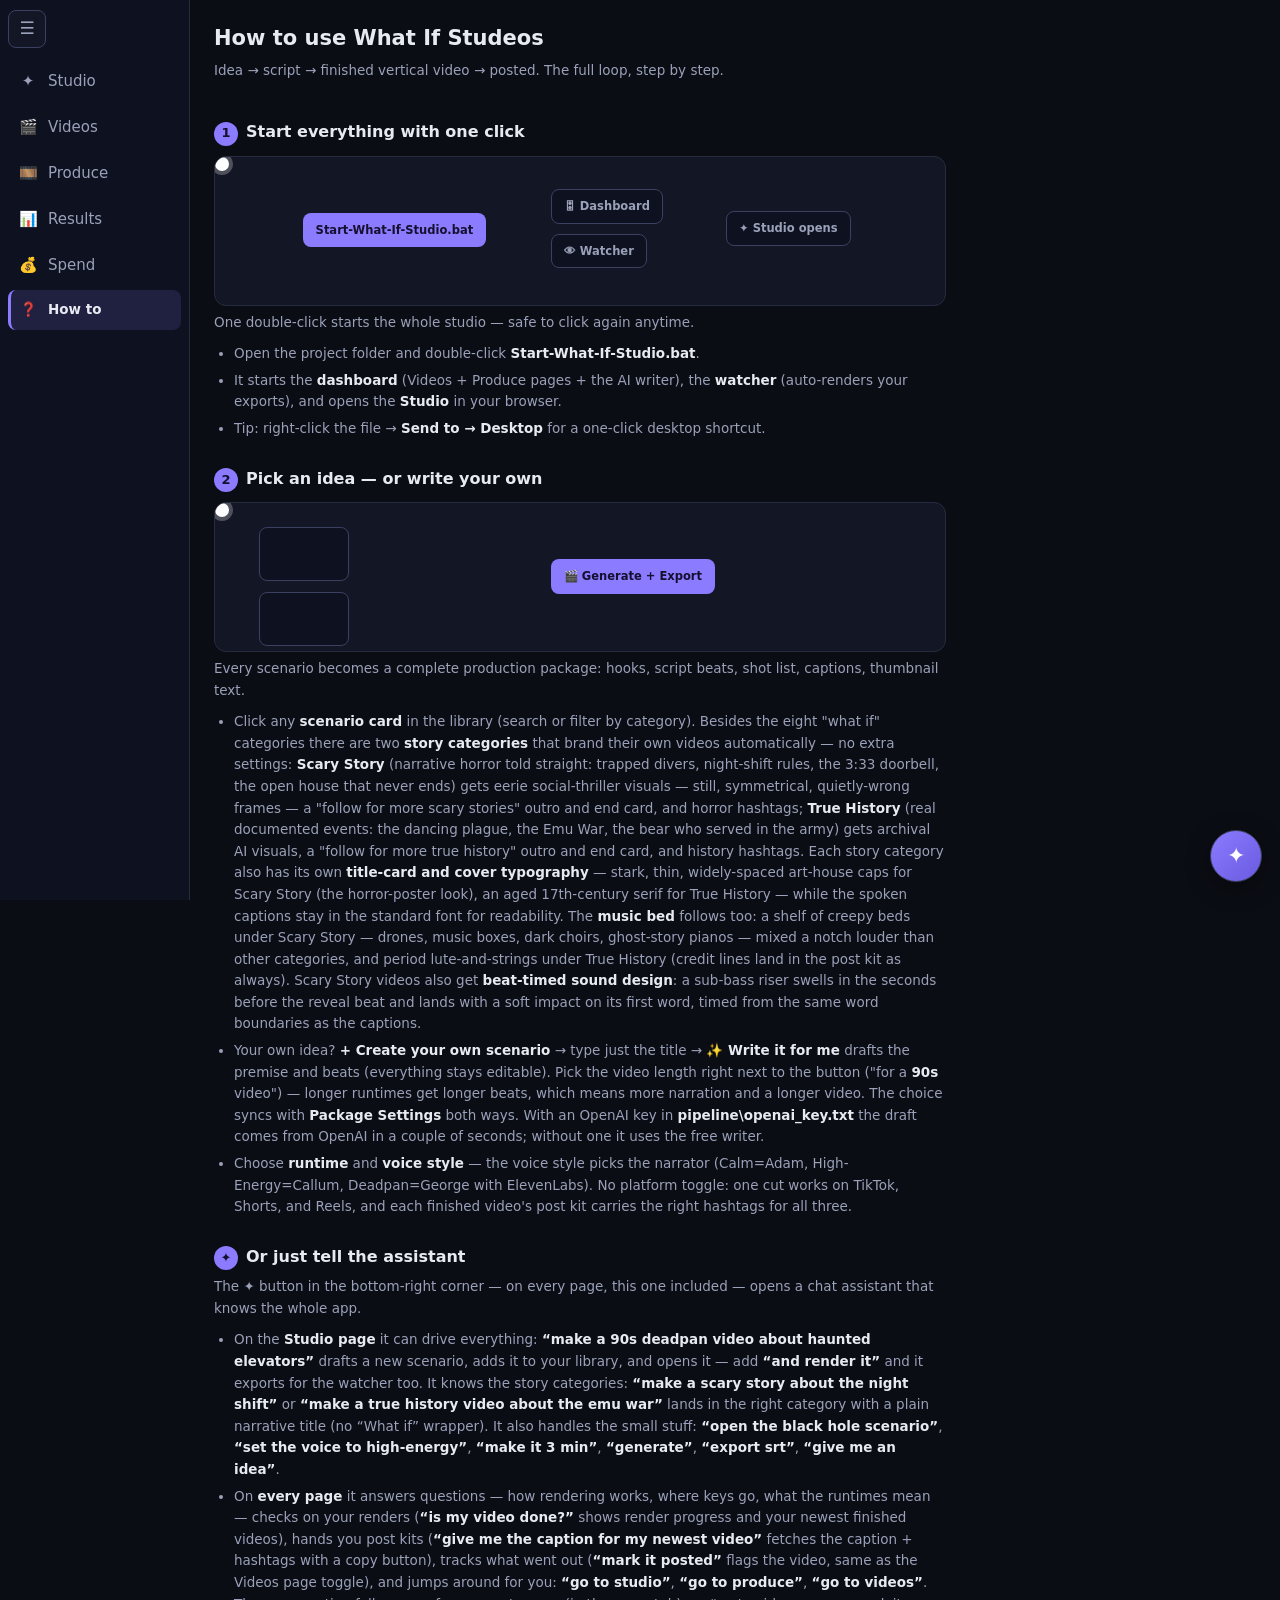
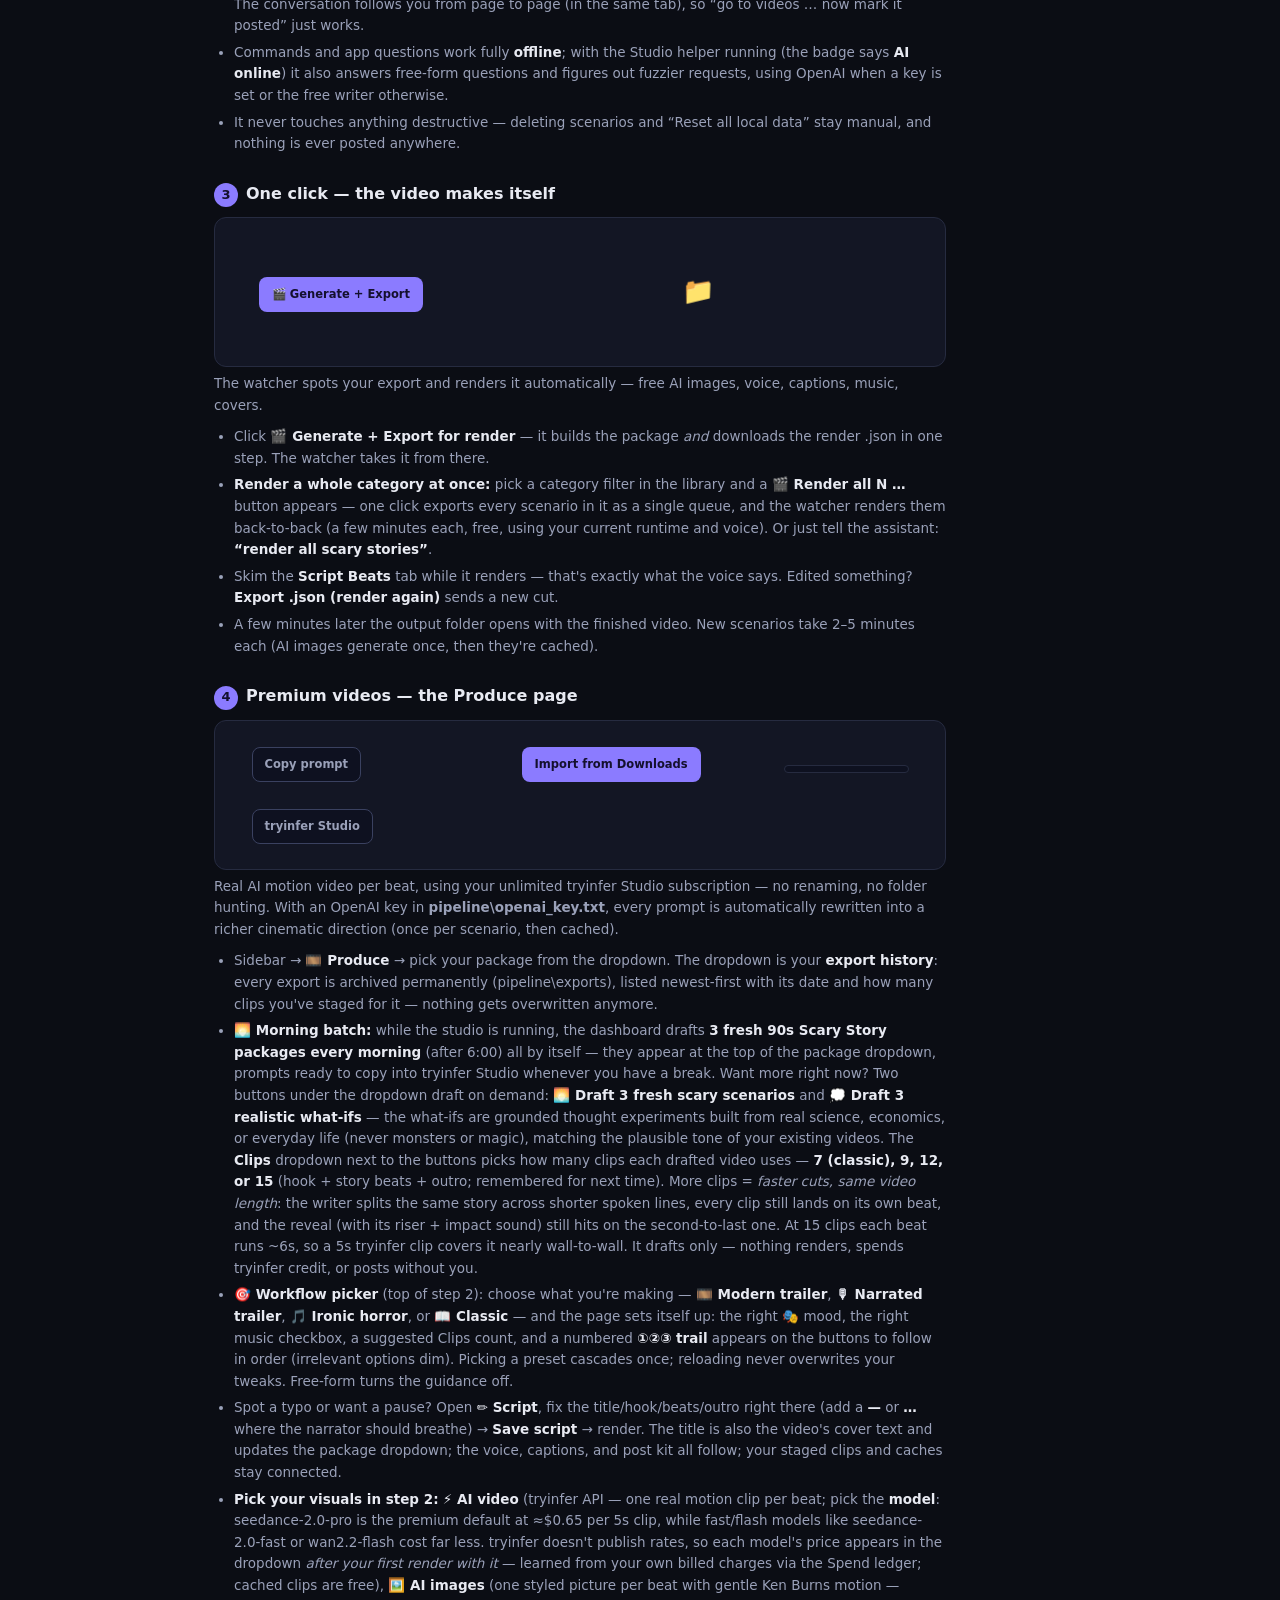
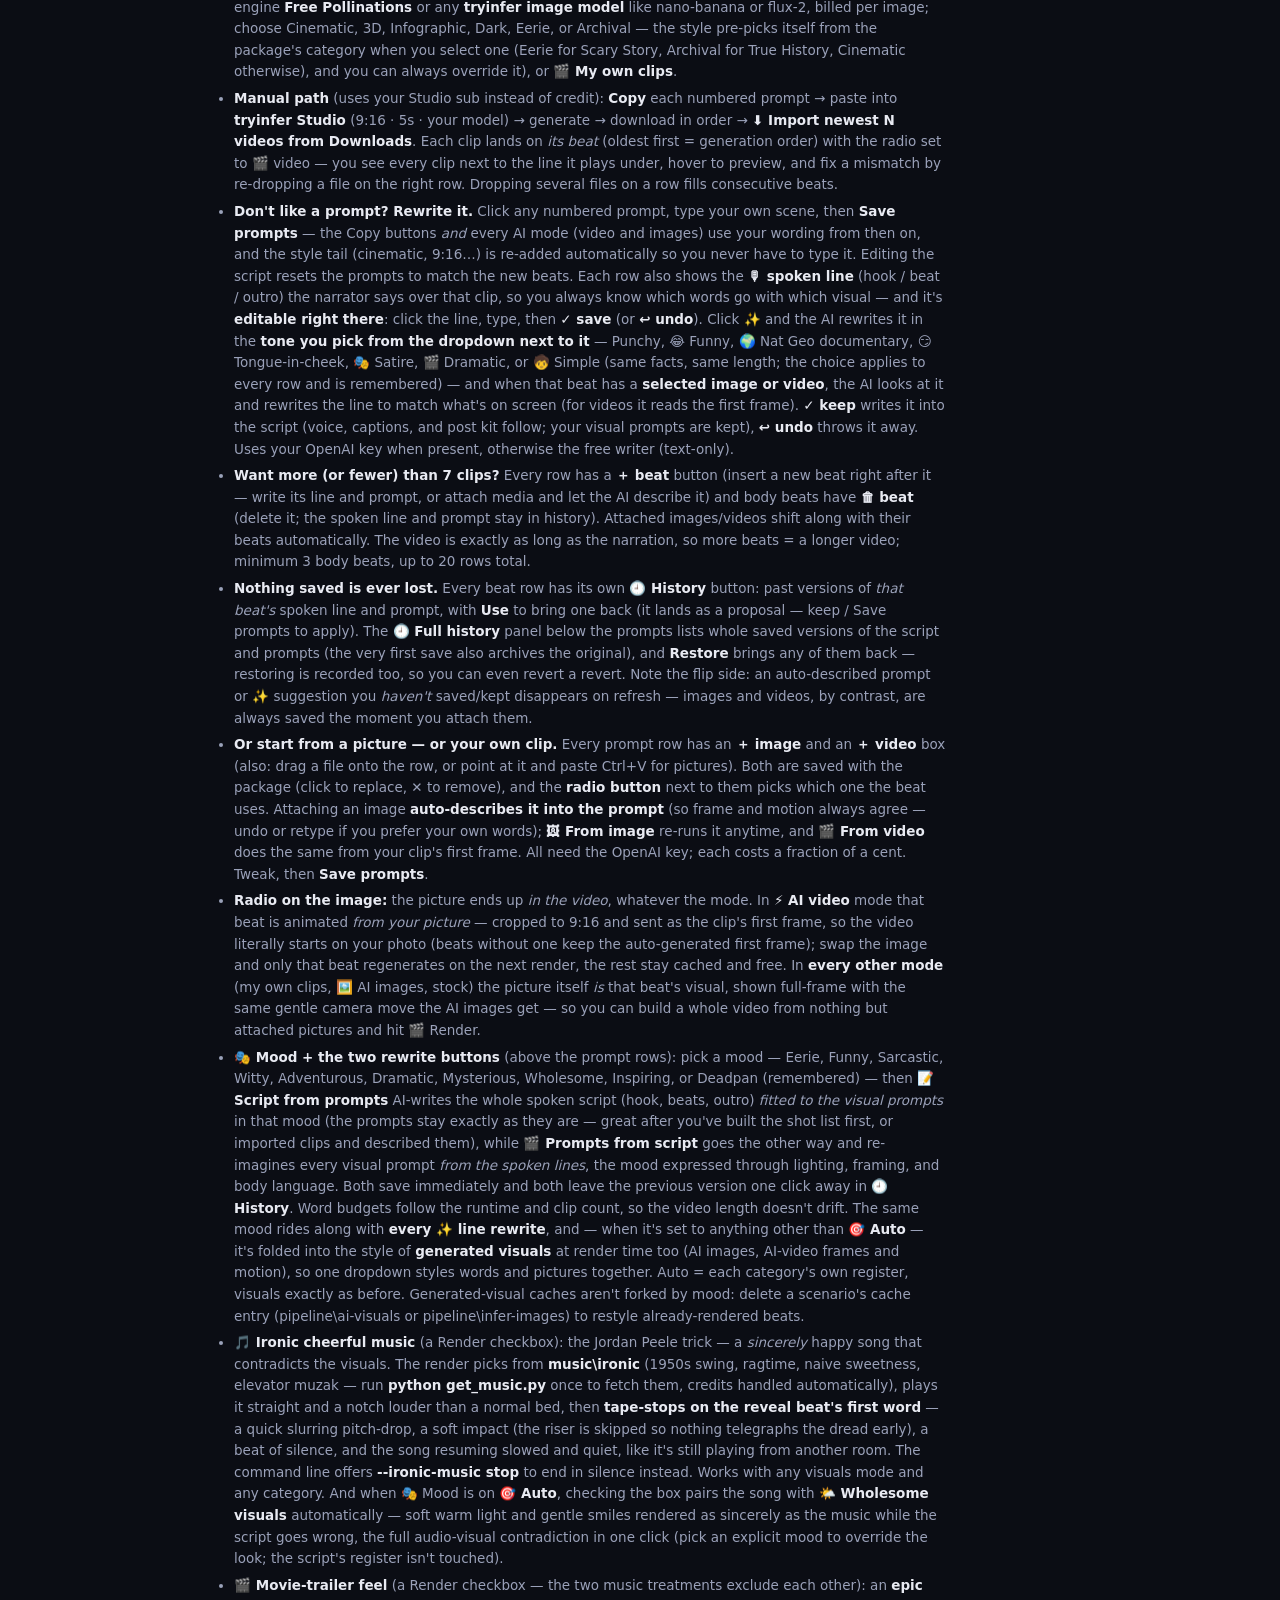
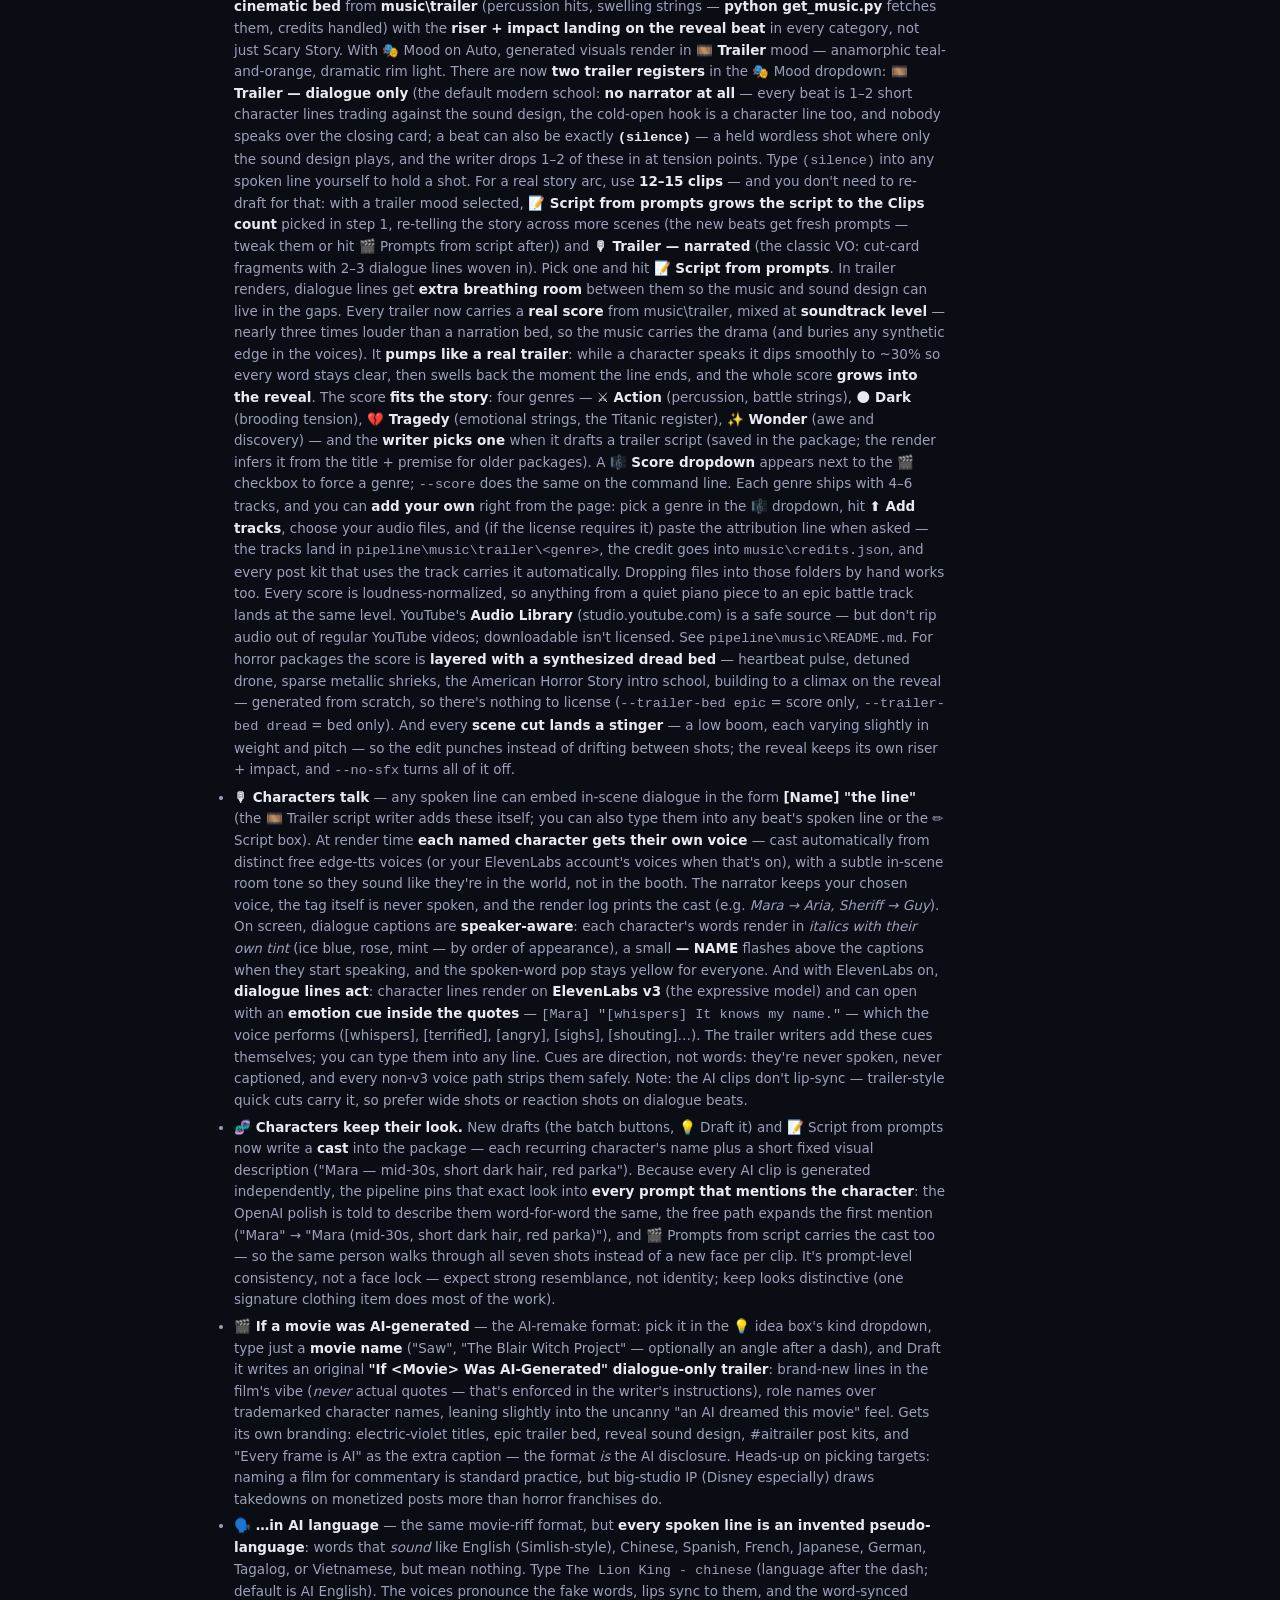
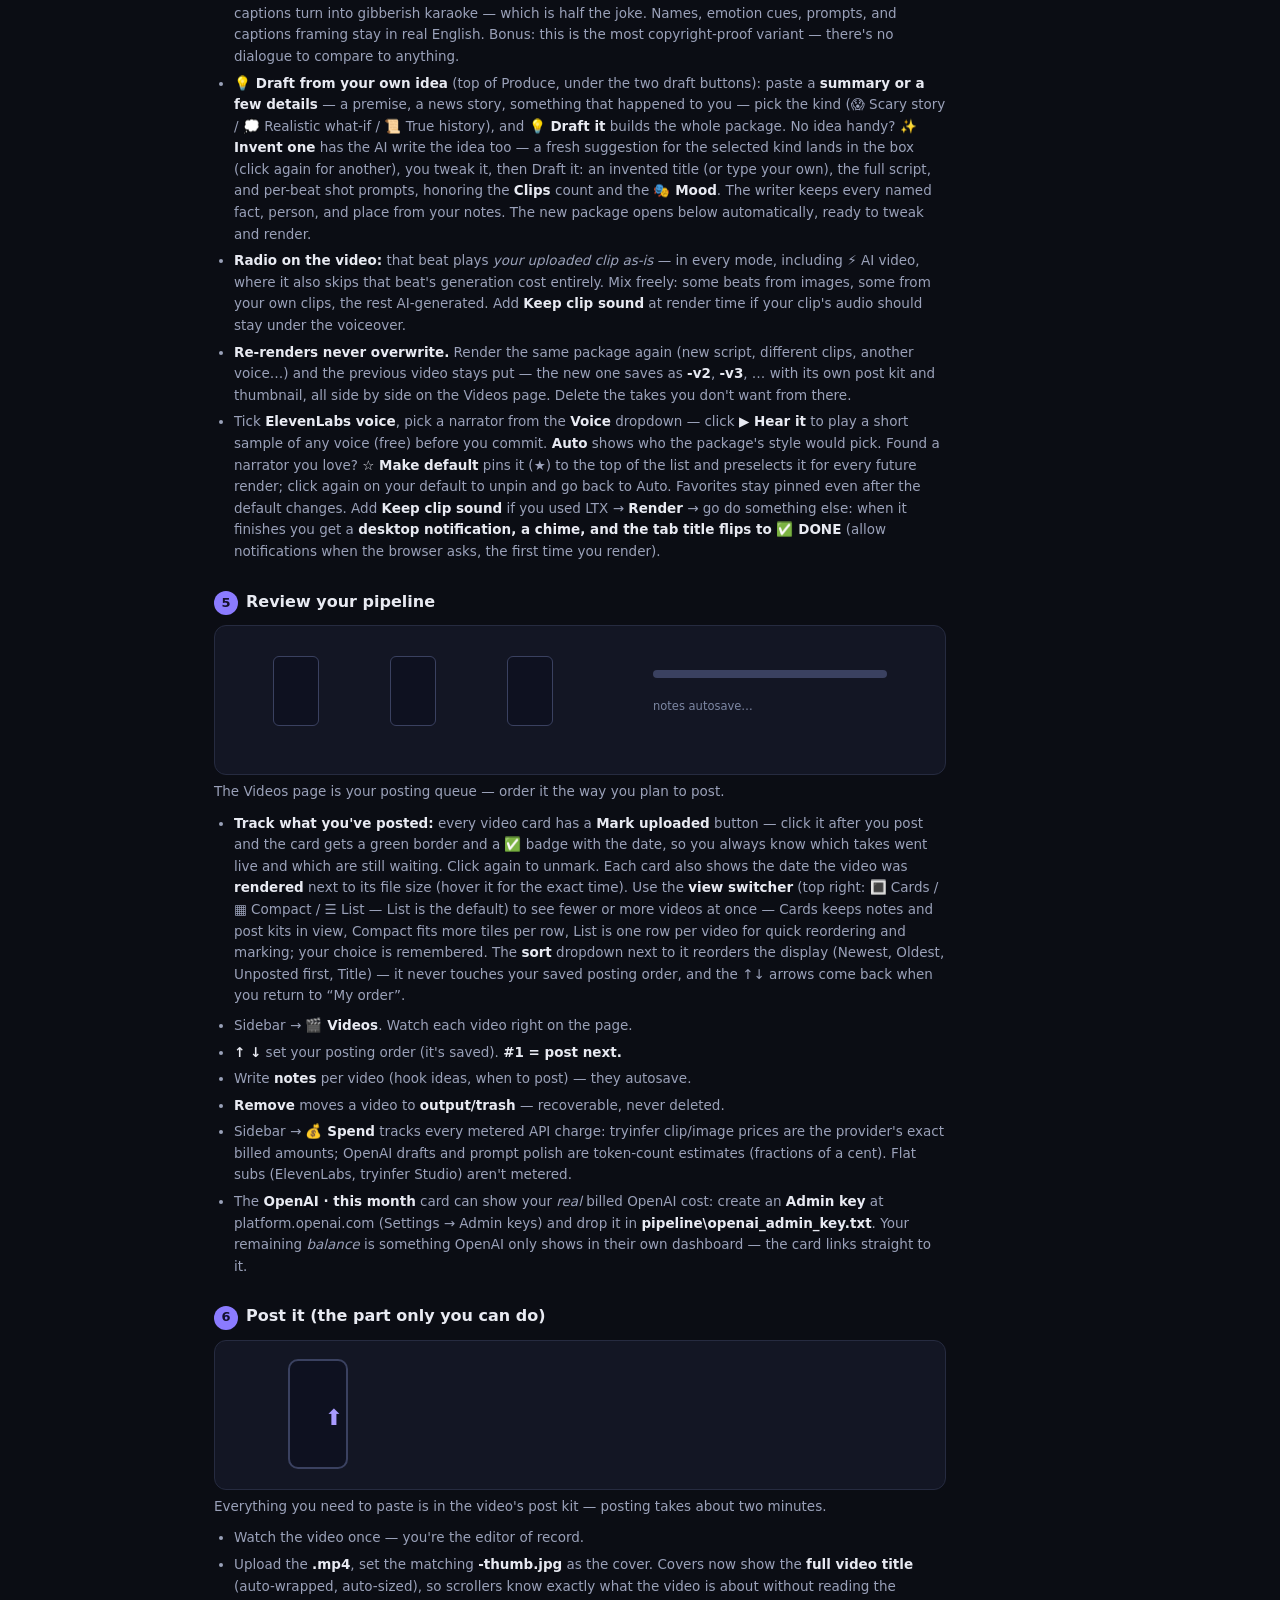
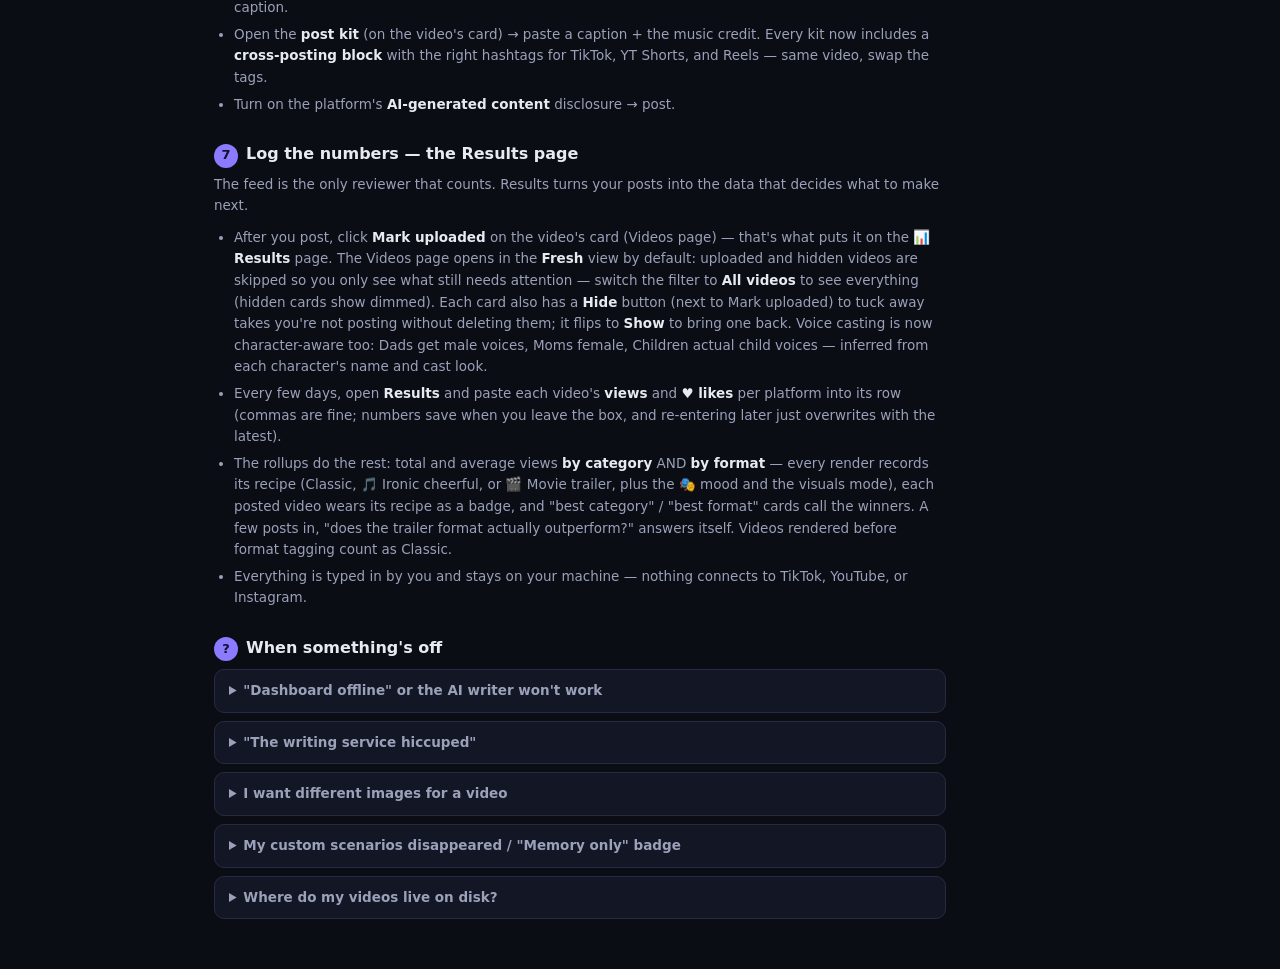
==== commit add7856e: "Cut stingers: a boom lands on every scene change in trailer renders synth_stingers writes one track " ====
--- a/help.html
+++ b/help.html
@@ -242,7 +242,7 @@
       <li><b>Radio on the image:</b> the picture ends up <em>in the video</em>, whatever the mode. In <b>⚡ AI video</b> mode that beat is animated <em>from your picture</em> — cropped to 9:16 and sent as the clip's first frame, so the video literally starts on your photo (beats without one keep the auto-generated first frame); swap the image and only that beat regenerates on the next render, the rest stay cached and free. In <b>every other mode</b> (my own clips, 🖼️ AI images, stock) the picture itself <em>is</em> that beat's visual, shown full-frame with the same gentle camera move the AI images get — so you can build a whole video from nothing but attached pictures and hit 🎬 Render.</li>
       <li><b>🎭 Mood + the two rewrite buttons</b> (above the prompt rows): pick a mood — Eerie, Funny, Sarcastic, Witty, Adventurous, Dramatic, Mysterious, Wholesome, Inspiring, or Deadpan (remembered) — then <b>📝 Script from prompts</b> AI-writes the whole spoken script (hook, beats, outro) <em>fitted to the visual prompts</em> in that mood (the prompts stay exactly as they are — great after you've built the shot list first, or imported clips and described them), while <b>🎬 Prompts from script</b> goes the other way and re-imagines every visual prompt <em>from the spoken lines</em>, the mood expressed through lighting, framing, and body language. Both save immediately and both leave the previous version one click away in <b>🕘 History</b>. Word budgets follow the runtime and clip count, so the video length doesn't drift. The same mood rides along with <b>every ✨ line rewrite</b>, and — when it's set to anything other than <b>🎯 Auto</b> — it's folded into the style of <b>generated visuals</b> at render time too (AI images, AI-video frames and motion), so one dropdown styles words and pictures together. Auto = each category's own register, visuals exactly as before. Generated-visual caches aren't forked by mood: delete a scenario's cache entry (pipeline\ai-visuals or pipeline\infer-images) to restyle already-rendered beats.</li>
       <li><b>🎵 Ironic cheerful music</b> (a Render checkbox): the Jordan Peele trick — a <em>sincerely</em> happy song that contradicts the visuals. The render picks from <b>music\ironic</b> (1950s swing, ragtime, naive sweetness, elevator muzak — run <b>python get_music.py</b> once to fetch them, credits handled automatically), plays it straight and a notch louder than a normal bed, then <b>tape-stops on the reveal beat's first word</b> — a quick slurring pitch-drop, a soft impact (the riser is skipped so nothing telegraphs the dread early), a beat of silence, and the song resuming slowed and quiet, like it's still playing from another room. The command line offers <b>--ironic-music stop</b> to end in silence instead. Works with any visuals mode and any category. And when 🎭 Mood is on <b>🎯 Auto</b>, checking the box pairs the song with <b>🌤️ Wholesome visuals</b> automatically — soft warm light and gentle smiles rendered as sincerely as the music while the script goes wrong, the full audio-visual contradiction in one click (pick an explicit mood to override the look; the script's register isn't touched).</li>
-      <li><b>🎬 Movie-trailer feel</b> (a Render checkbox — the two music treatments exclude each other): an <b>epic cinematic bed</b> from <b>music\trailer</b> (percussion hits, swelling strings — <b>python get_music.py</b> fetches them, credits handled) with the <b>riser + impact landing on the reveal beat</b> in every category, not just Scary Story. With 🎭 Mood on Auto, generated visuals render in <b>🎞️ Trailer</b> mood — anamorphic teal-and-orange, dramatic rim light. There are now <b>two trailer registers</b> in the 🎭 Mood dropdown: <b>🎞️ Trailer — dialogue only</b> (the default modern school: <b>no narrator at all</b> — every beat is 1–2 short character lines trading against the sound design, the cold-open hook is a character line too, and nobody speaks over the closing card; a beat can also be exactly <b><code>(silence)</code></b> — a held wordless shot where only the sound design plays, and the writer drops 1–2 of these in at tension points. Type <code>(silence)</code> into any spoken line yourself to hold a shot. For a real story arc, use <b>12–15 clips</b> — and you don't need to re-draft for that: with a trailer mood selected, <b>📝 Script from prompts grows the script to the Clips count</b> picked in step 1, re-telling the story across more scenes (the new beats get fresh prompts — tweak them or hit 🎬 Prompts from script after)) and <b>🎙 Trailer — narrated</b> (the classic VO: cut-card fragments with 2–3 dialogue lines woven in). Pick one and hit <b>📝 Script from prompts</b>. In trailer renders, dialogue lines get <b>extra breathing room</b> between them so the music and sound design can live in the gaps. Every trailer now carries a <b>real score</b> from music\trailer, mixed at <b>soundtrack level</b> — nearly three times louder than a narration bed, so the music carries the drama (and buries any synthetic edge in the voices). It <b>pumps like a real trailer</b>: while a character speaks it dips smoothly to ~30% so every word stays clear, then swells back the moment the line ends, and the whole score <b>grows into the reveal</b>. The score <b>fits the story</b>: four genres — <b>⚔️ Action</b> (percussion, battle strings), <b>🌑 Dark</b> (brooding tension), <b>💔 Tragedy</b> (emotional strings, the Titanic register), <b>✨ Wonder</b> (awe and discovery) — and the <b>writer picks one</b> when it drafts a trailer script (saved in the package; the render infers it from the title + premise for older packages). A <b>🎼 Score dropdown</b> appears next to the 🎬 checkbox to force a genre; <code>--score</code> does the same on the command line. Each genre ships with 4–6 tracks, and you can <b>add your own</b> right from the page: pick a genre in the 🎼 dropdown, hit <b>⬆ Add tracks</b>, choose your audio files, and (if the license requires it) paste the attribution line when asked — the tracks land in <code>pipeline\music\trailer\&lt;genre&gt;</code>, the credit goes into <code>music\credits.json</code>, and every post kit that uses the track carries it automatically. Dropping files into those folders by hand works too. Every score is loudness-normalized, so anything from a quiet piano piece to an epic battle track lands at the same level. YouTube's <b>Audio Library</b> (studio.youtube.com) is a safe source — but don't rip audio out of regular YouTube videos; downloadable isn't licensed. See <code>pipeline\music\README.md</code>. For horror packages the score is <b>layered with a synthesized dread bed</b> — heartbeat pulse, detuned drone, sparse metallic shrieks, the American Horror Story intro school, building to a climax on the reveal — generated from scratch, so there's nothing to license (<code>--trailer-bed epic</code> = score only, <code>--trailer-bed dread</code> = bed only).</li>
+      <li><b>🎬 Movie-trailer feel</b> (a Render checkbox — the two music treatments exclude each other): an <b>epic cinematic bed</b> from <b>music\trailer</b> (percussion hits, swelling strings — <b>python get_music.py</b> fetches them, credits handled) with the <b>riser + impact landing on the reveal beat</b> in every category, not just Scary Story. With 🎭 Mood on Auto, generated visuals render in <b>🎞️ Trailer</b> mood — anamorphic teal-and-orange, dramatic rim light. There are now <b>two trailer registers</b> in the 🎭 Mood dropdown: <b>🎞️ Trailer — dialogue only</b> (the default modern school: <b>no narrator at all</b> — every beat is 1–2 short character lines trading against the sound design, the cold-open hook is a character line too, and nobody speaks over the closing card; a beat can also be exactly <b><code>(silence)</code></b> — a held wordless shot where only the sound design plays, and the writer drops 1–2 of these in at tension points. Type <code>(silence)</code> into any spoken line yourself to hold a shot. For a real story arc, use <b>12–15 clips</b> — and you don't need to re-draft for that: with a trailer mood selected, <b>📝 Script from prompts grows the script to the Clips count</b> picked in step 1, re-telling the story across more scenes (the new beats get fresh prompts — tweak them or hit 🎬 Prompts from script after)) and <b>🎙 Trailer — narrated</b> (the classic VO: cut-card fragments with 2–3 dialogue lines woven in). Pick one and hit <b>📝 Script from prompts</b>. In trailer renders, dialogue lines get <b>extra breathing room</b> between them so the music and sound design can live in the gaps. Every trailer now carries a <b>real score</b> from music\trailer, mixed at <b>soundtrack level</b> — nearly three times louder than a narration bed, so the music carries the drama (and buries any synthetic edge in the voices). It <b>pumps like a real trailer</b>: while a character speaks it dips smoothly to ~30% so every word stays clear, then swells back the moment the line ends, and the whole score <b>grows into the reveal</b>. The score <b>fits the story</b>: four genres — <b>⚔️ Action</b> (percussion, battle strings), <b>🌑 Dark</b> (brooding tension), <b>💔 Tragedy</b> (emotional strings, the Titanic register), <b>✨ Wonder</b> (awe and discovery) — and the <b>writer picks one</b> when it drafts a trailer script (saved in the package; the render infers it from the title + premise for older packages). A <b>🎼 Score dropdown</b> appears next to the 🎬 checkbox to force a genre; <code>--score</code> does the same on the command line. Each genre ships with 4–6 tracks, and you can <b>add your own</b> right from the page: pick a genre in the 🎼 dropdown, hit <b>⬆ Add tracks</b>, choose your audio files, and (if the license requires it) paste the attribution line when asked — the tracks land in <code>pipeline\music\trailer\&lt;genre&gt;</code>, the credit goes into <code>music\credits.json</code>, and every post kit that uses the track carries it automatically. Dropping files into those folders by hand works too. Every score is loudness-normalized, so anything from a quiet piano piece to an epic battle track lands at the same level. YouTube's <b>Audio Library</b> (studio.youtube.com) is a safe source — but don't rip audio out of regular YouTube videos; downloadable isn't licensed. See <code>pipeline\music\README.md</code>. For horror packages the score is <b>layered with a synthesized dread bed</b> — heartbeat pulse, detuned drone, sparse metallic shrieks, the American Horror Story intro school, building to a climax on the reveal — generated from scratch, so there's nothing to license (<code>--trailer-bed epic</code> = score only, <code>--trailer-bed dread</code> = bed only). And every <b>scene cut lands a stinger</b> — a low boom, each varying slightly in weight and pitch — so the edit punches instead of drifting between shots; the reveal keeps its own riser + impact, and <code>--no-sfx</code> turns all of it off.</li>
       <li><b>🎙 Characters talk</b> — any spoken line can embed in-scene dialogue in the form <b>[Name] "the line"</b> (the 🎞️ Trailer script writer adds these itself; you can also type them into any beat's spoken line or the ✏️ Script box). At render time <b>each named character gets their own voice</b> — cast automatically from distinct free edge-tts voices (or your ElevenLabs account's voices when that's on), with a subtle in-scene room tone so they sound like they're in the world, not in the booth. The narrator keeps your chosen voice, the tag itself is never spoken, and the render log prints the cast (e.g. <i>Mara → Aria, Sheriff → Guy</i>). On screen, dialogue captions are <b>speaker-aware</b>: each character's words render in <em>italics with their own tint</em> (ice blue, rose, mint — by order of appearance), a small <b>— NAME</b> flashes above the captions when they start speaking, and the spoken-word pop stays yellow for everyone. And with ElevenLabs on, <b>dialogue lines act</b>: character lines render on <b>ElevenLabs v3</b> (the expressive model) and can open with an <b>emotion cue inside the quotes</b> — <code>[Mara] "[whispers] It knows my name."</code> — which the voice performs ([whispers], [terrified], [angry], [sighs], [shouting]…). The trailer writers add these cues themselves; you can type them into any line. Cues are direction, not words: they're never spoken, never captioned, and every non-v3 voice path strips them safely. Note: the AI clips don't lip-sync — trailer-style quick cuts carry it, so prefer wide shots or reaction shots on dialogue beats.</li>
       <li><b>🧬 Characters keep their look.</b> New drafts (the batch buttons, 💡 Draft it) and 📝 Script from prompts now write a <b>cast</b> into the package — each recurring character's name plus a short fixed visual description ("Mara — mid-30s, short dark hair, red parka"). Because every AI clip is generated independently, the pipeline pins that exact look into <b>every prompt that mentions the character</b>: the OpenAI polish is told to describe them word-for-word the same, the free path expands the first mention ("Mara" → "Mara (mid-30s, short dark hair, red parka)"), and 🎬 Prompts from script carries the cast too — so the same person walks through all seven shots instead of a new face per clip. It's prompt-level consistency, not a face lock — expect strong resemblance, not identity; keep looks distinctive (one signature clothing item does most of the work).</li>
       <li><b>🎬 If a movie was AI-generated</b> — the AI-remake format: pick it in the 💡 idea box's kind dropdown, type just a <b>movie name</b> ("Saw", "The Blair Witch Project" — optionally an angle after a dash), and Draft it writes an original <b>"If &lt;Movie&gt; Was AI-Generated" dialogue-only trailer</b>: brand-new lines in the film's vibe (<em>never</em> actual quotes — that's enforced in the writer's instructions), role names over trademarked character names, leaning slightly into the uncanny "an AI dreamed this movie" feel. Gets its own branding: electric-violet titles, epic trailer bed, reveal sound design, #aitrailer post kits, and "Every frame is AI" as the extra caption — the format <em>is</em> the AI disclosure. Heads-up on picking targets: naming a film for commentary is standard practice, but big-studio IP (Disney especially) draws takedowns on monetized posts more than horror franchises do.</li>
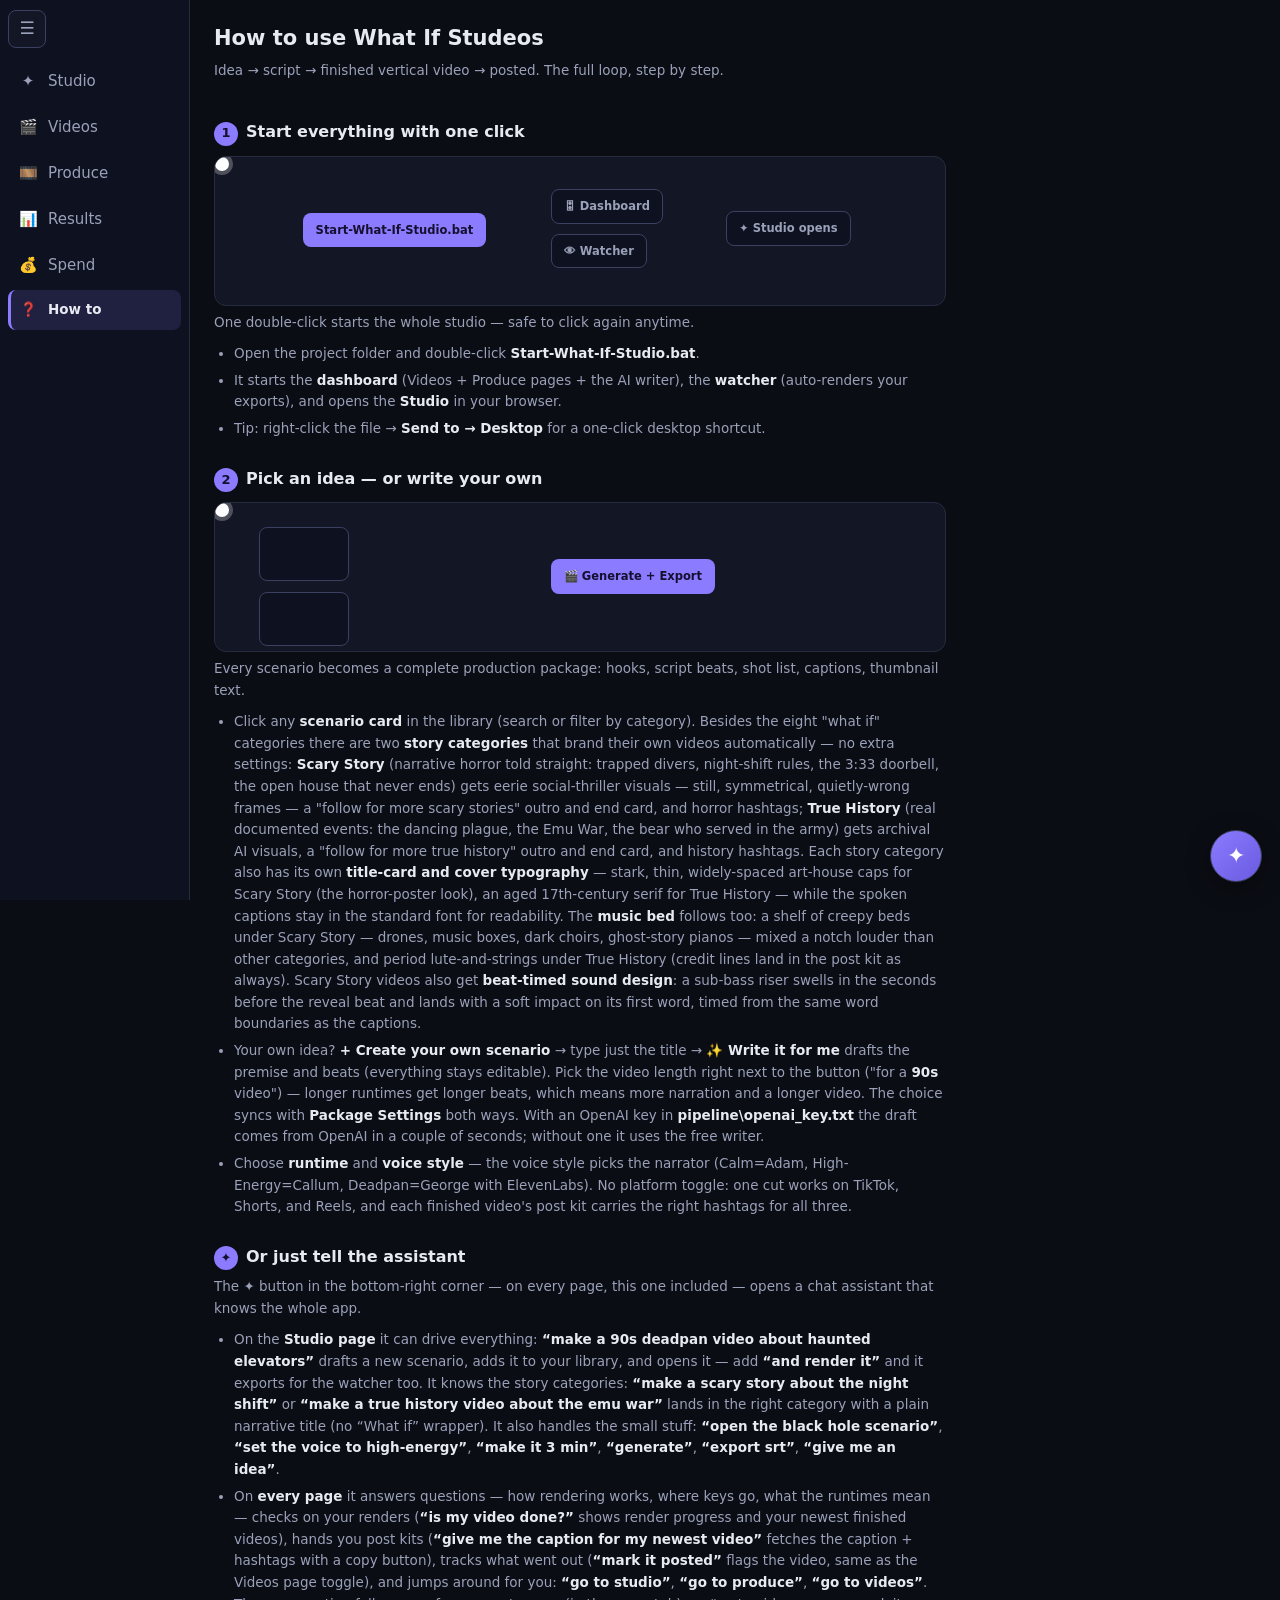
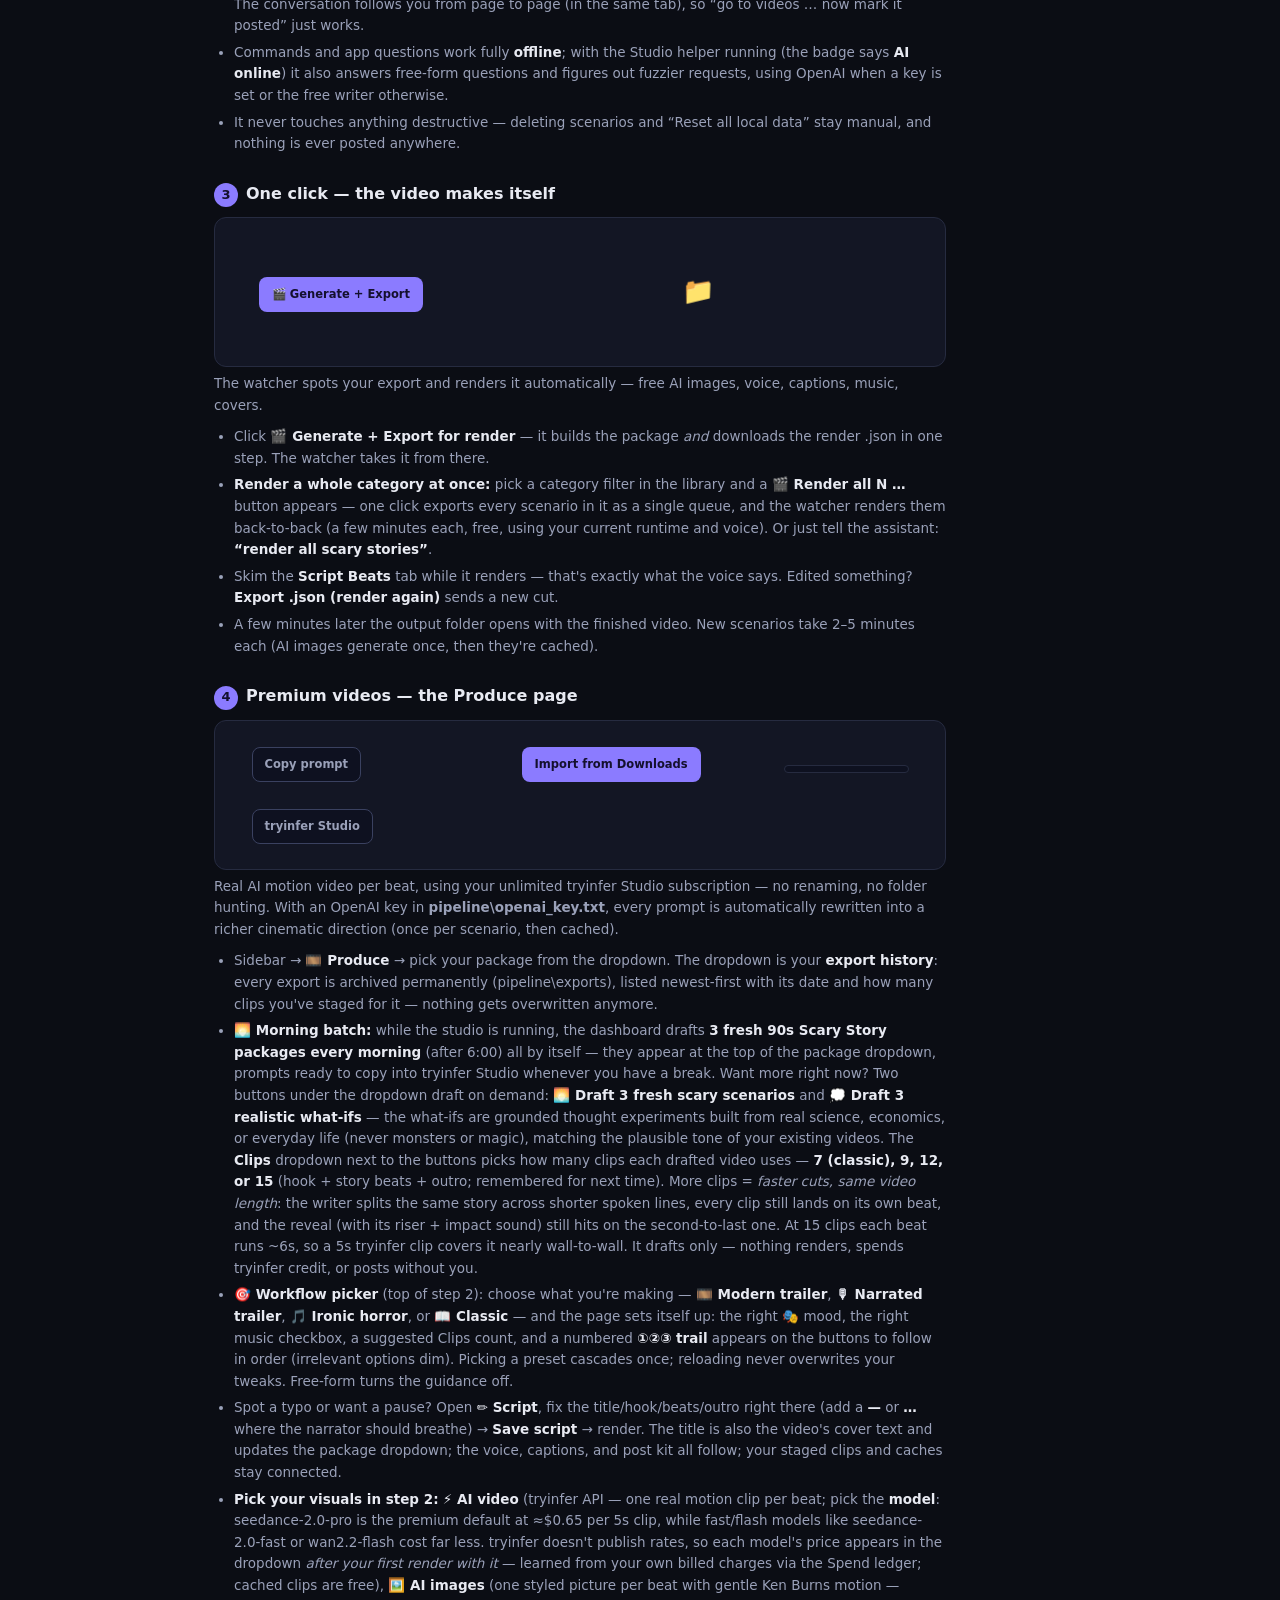
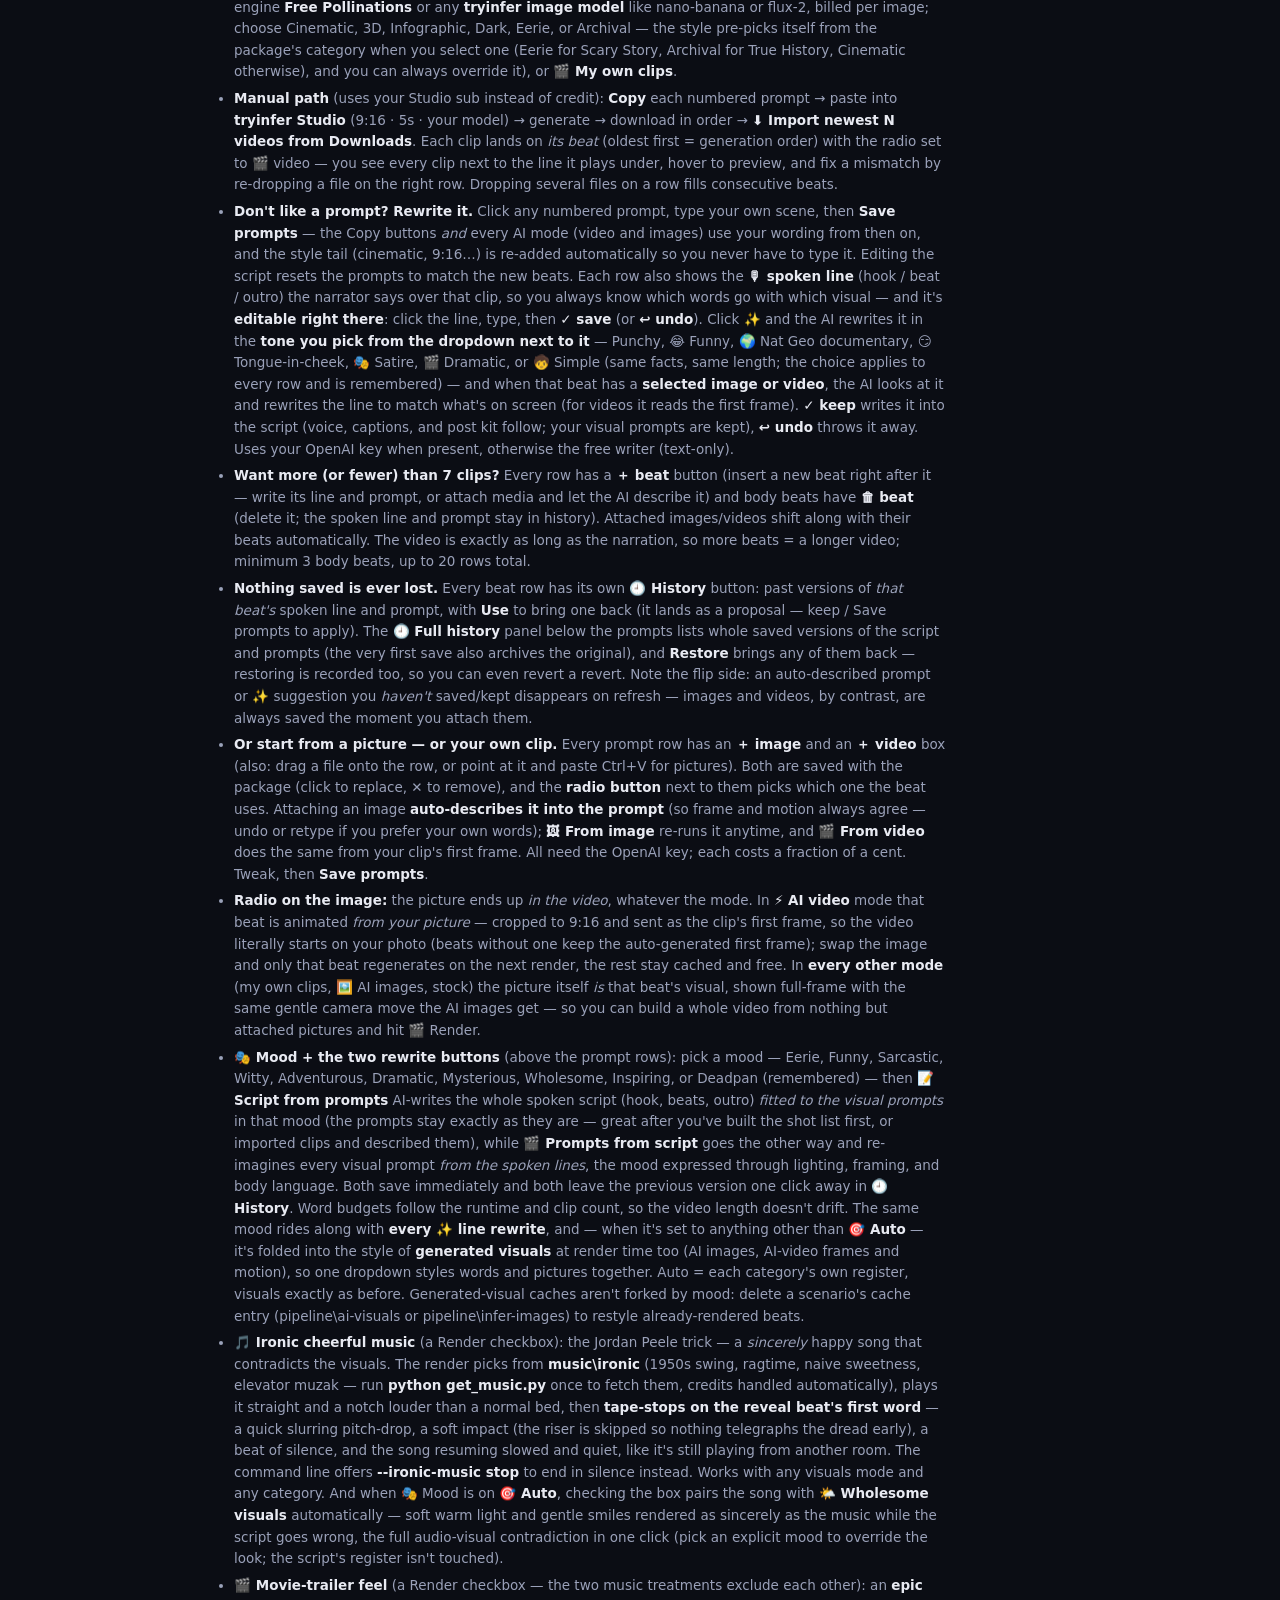
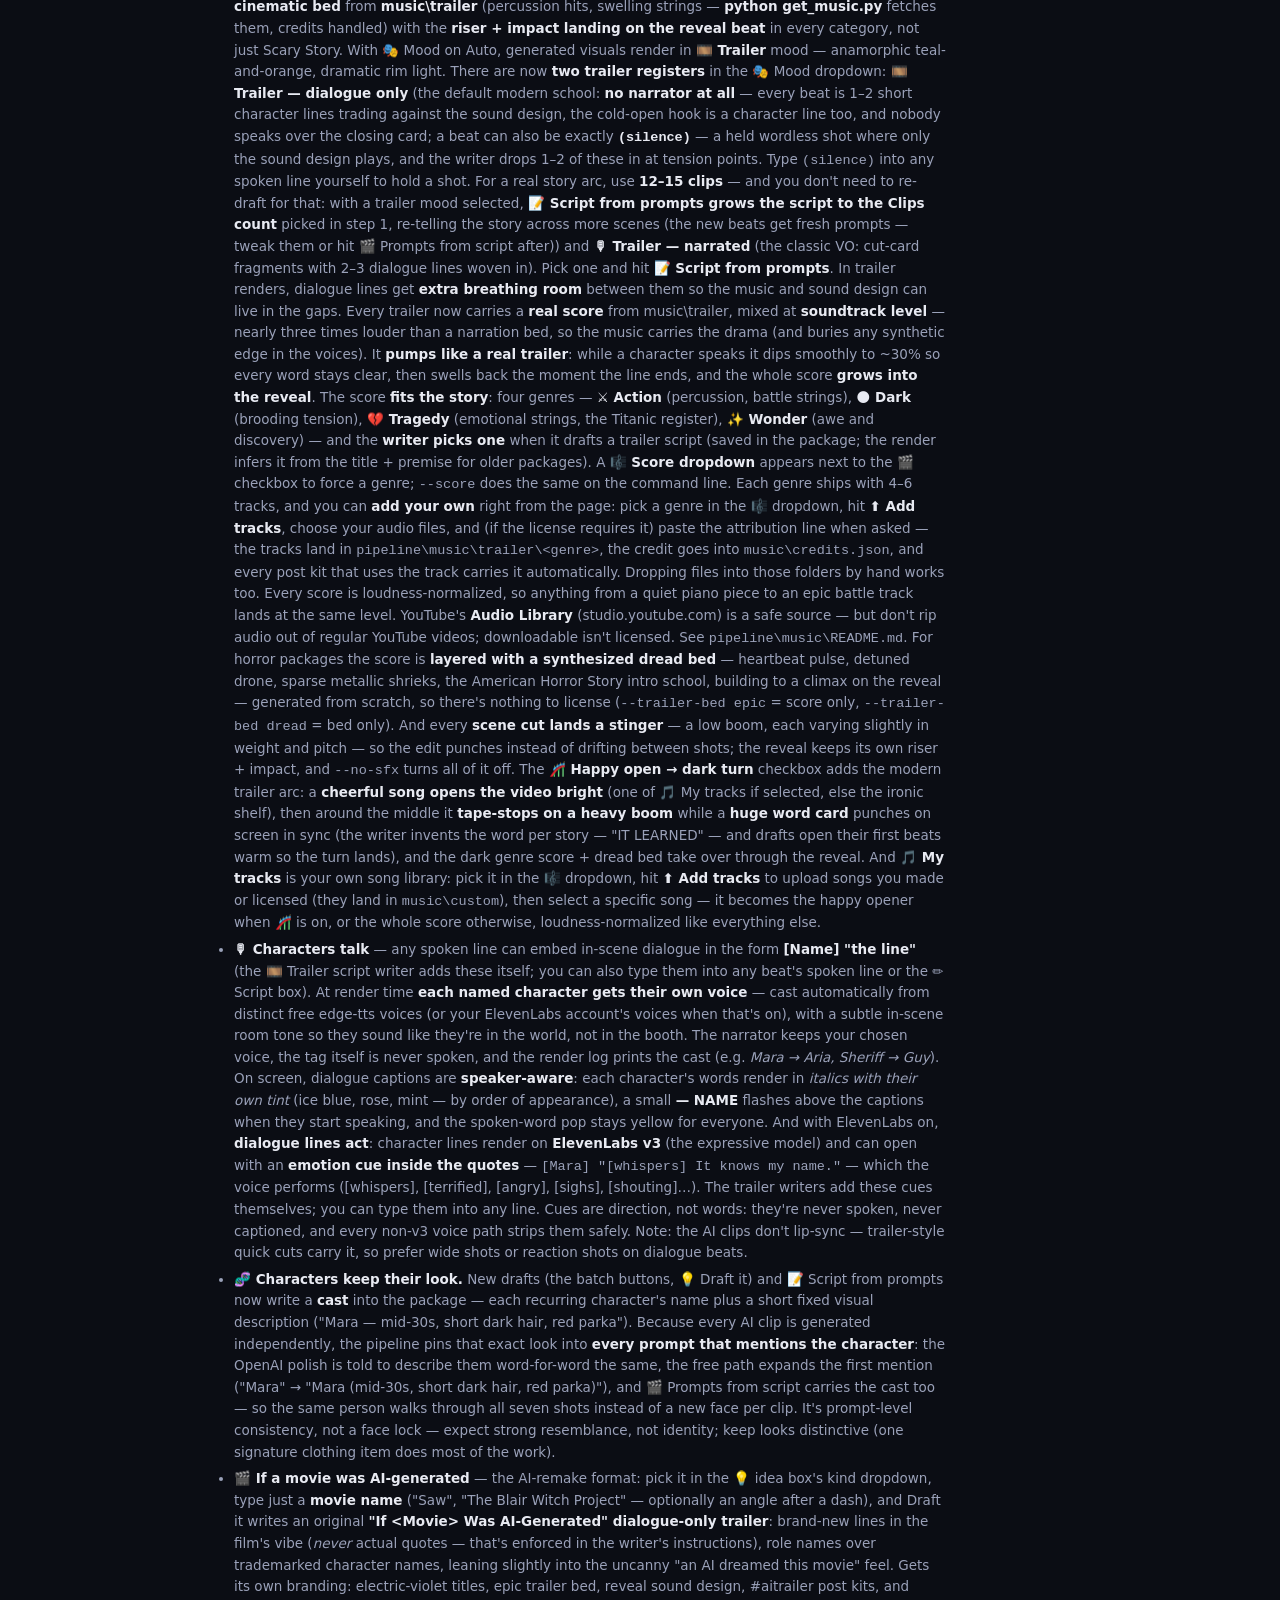
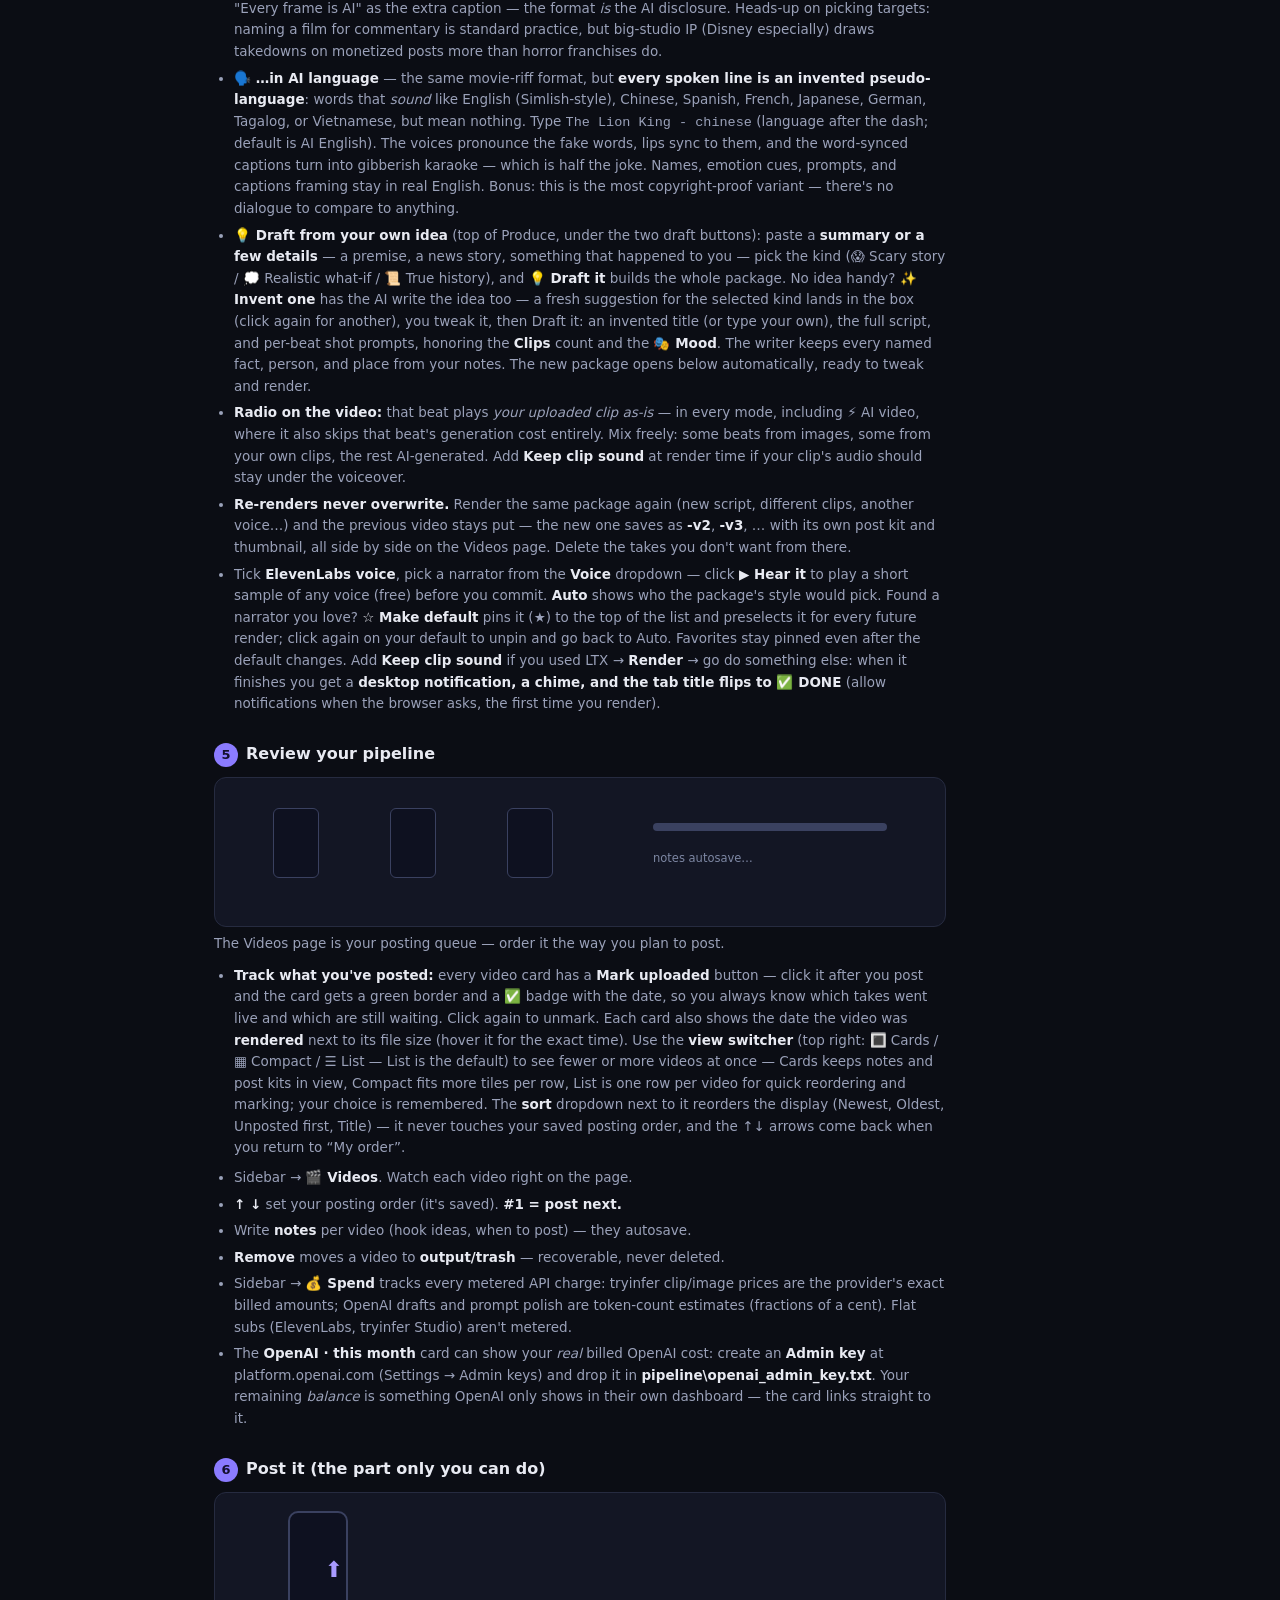
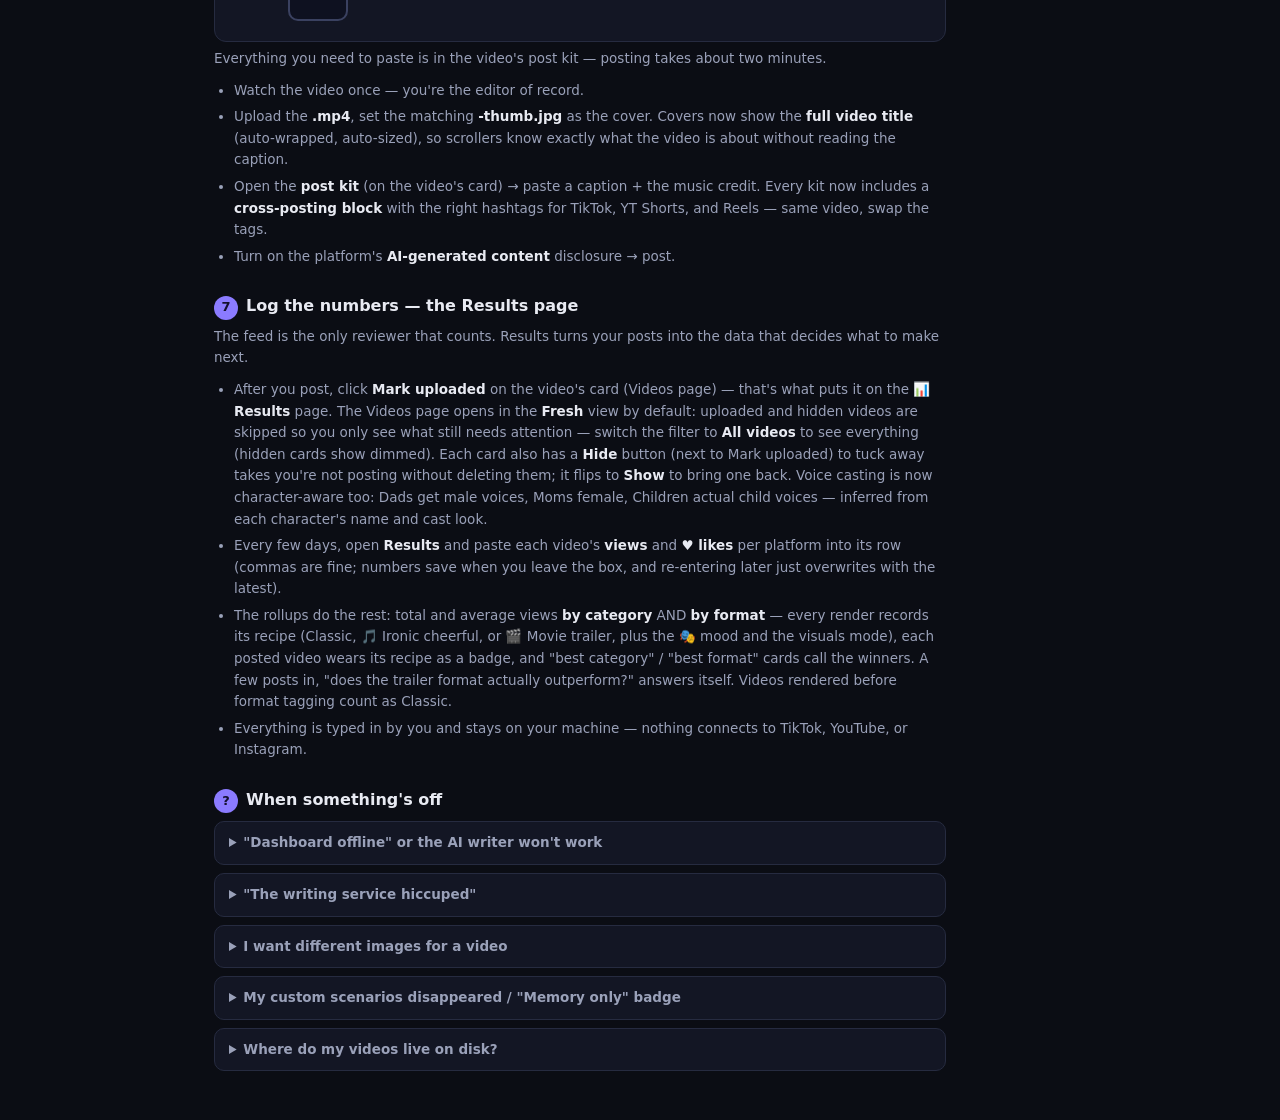
==== commit ba2ebd22: "🎢 Happy open → dark turn + 🎵 My tracks library The modern trailer arc, one checkbox: a cheerful song" ====
--- a/help.html
+++ b/help.html
@@ -242,7 +242,7 @@
       <li><b>Radio on the image:</b> the picture ends up <em>in the video</em>, whatever the mode. In <b>⚡ AI video</b> mode that beat is animated <em>from your picture</em> — cropped to 9:16 and sent as the clip's first frame, so the video literally starts on your photo (beats without one keep the auto-generated first frame); swap the image and only that beat regenerates on the next render, the rest stay cached and free. In <b>every other mode</b> (my own clips, 🖼️ AI images, stock) the picture itself <em>is</em> that beat's visual, shown full-frame with the same gentle camera move the AI images get — so you can build a whole video from nothing but attached pictures and hit 🎬 Render.</li>
       <li><b>🎭 Mood + the two rewrite buttons</b> (above the prompt rows): pick a mood — Eerie, Funny, Sarcastic, Witty, Adventurous, Dramatic, Mysterious, Wholesome, Inspiring, or Deadpan (remembered) — then <b>📝 Script from prompts</b> AI-writes the whole spoken script (hook, beats, outro) <em>fitted to the visual prompts</em> in that mood (the prompts stay exactly as they are — great after you've built the shot list first, or imported clips and described them), while <b>🎬 Prompts from script</b> goes the other way and re-imagines every visual prompt <em>from the spoken lines</em>, the mood expressed through lighting, framing, and body language. Both save immediately and both leave the previous version one click away in <b>🕘 History</b>. Word budgets follow the runtime and clip count, so the video length doesn't drift. The same mood rides along with <b>every ✨ line rewrite</b>, and — when it's set to anything other than <b>🎯 Auto</b> — it's folded into the style of <b>generated visuals</b> at render time too (AI images, AI-video frames and motion), so one dropdown styles words and pictures together. Auto = each category's own register, visuals exactly as before. Generated-visual caches aren't forked by mood: delete a scenario's cache entry (pipeline\ai-visuals or pipeline\infer-images) to restyle already-rendered beats.</li>
       <li><b>🎵 Ironic cheerful music</b> (a Render checkbox): the Jordan Peele trick — a <em>sincerely</em> happy song that contradicts the visuals. The render picks from <b>music\ironic</b> (1950s swing, ragtime, naive sweetness, elevator muzak — run <b>python get_music.py</b> once to fetch them, credits handled automatically), plays it straight and a notch louder than a normal bed, then <b>tape-stops on the reveal beat's first word</b> — a quick slurring pitch-drop, a soft impact (the riser is skipped so nothing telegraphs the dread early), a beat of silence, and the song resuming slowed and quiet, like it's still playing from another room. The command line offers <b>--ironic-music stop</b> to end in silence instead. Works with any visuals mode and any category. And when 🎭 Mood is on <b>🎯 Auto</b>, checking the box pairs the song with <b>🌤️ Wholesome visuals</b> automatically — soft warm light and gentle smiles rendered as sincerely as the music while the script goes wrong, the full audio-visual contradiction in one click (pick an explicit mood to override the look; the script's register isn't touched).</li>
-      <li><b>🎬 Movie-trailer feel</b> (a Render checkbox — the two music treatments exclude each other): an <b>epic cinematic bed</b> from <b>music\trailer</b> (percussion hits, swelling strings — <b>python get_music.py</b> fetches them, credits handled) with the <b>riser + impact landing on the reveal beat</b> in every category, not just Scary Story. With 🎭 Mood on Auto, generated visuals render in <b>🎞️ Trailer</b> mood — anamorphic teal-and-orange, dramatic rim light. There are now <b>two trailer registers</b> in the 🎭 Mood dropdown: <b>🎞️ Trailer — dialogue only</b> (the default modern school: <b>no narrator at all</b> — every beat is 1–2 short character lines trading against the sound design, the cold-open hook is a character line too, and nobody speaks over the closing card; a beat can also be exactly <b><code>(silence)</code></b> — a held wordless shot where only the sound design plays, and the writer drops 1–2 of these in at tension points. Type <code>(silence)</code> into any spoken line yourself to hold a shot. For a real story arc, use <b>12–15 clips</b> — and you don't need to re-draft for that: with a trailer mood selected, <b>📝 Script from prompts grows the script to the Clips count</b> picked in step 1, re-telling the story across more scenes (the new beats get fresh prompts — tweak them or hit 🎬 Prompts from script after)) and <b>🎙 Trailer — narrated</b> (the classic VO: cut-card fragments with 2–3 dialogue lines woven in). Pick one and hit <b>📝 Script from prompts</b>. In trailer renders, dialogue lines get <b>extra breathing room</b> between them so the music and sound design can live in the gaps. Every trailer now carries a <b>real score</b> from music\trailer, mixed at <b>soundtrack level</b> — nearly three times louder than a narration bed, so the music carries the drama (and buries any synthetic edge in the voices). It <b>pumps like a real trailer</b>: while a character speaks it dips smoothly to ~30% so every word stays clear, then swells back the moment the line ends, and the whole score <b>grows into the reveal</b>. The score <b>fits the story</b>: four genres — <b>⚔️ Action</b> (percussion, battle strings), <b>🌑 Dark</b> (brooding tension), <b>💔 Tragedy</b> (emotional strings, the Titanic register), <b>✨ Wonder</b> (awe and discovery) — and the <b>writer picks one</b> when it drafts a trailer script (saved in the package; the render infers it from the title + premise for older packages). A <b>🎼 Score dropdown</b> appears next to the 🎬 checkbox to force a genre; <code>--score</code> does the same on the command line. Each genre ships with 4–6 tracks, and you can <b>add your own</b> right from the page: pick a genre in the 🎼 dropdown, hit <b>⬆ Add tracks</b>, choose your audio files, and (if the license requires it) paste the attribution line when asked — the tracks land in <code>pipeline\music\trailer\&lt;genre&gt;</code>, the credit goes into <code>music\credits.json</code>, and every post kit that uses the track carries it automatically. Dropping files into those folders by hand works too. Every score is loudness-normalized, so anything from a quiet piano piece to an epic battle track lands at the same level. YouTube's <b>Audio Library</b> (studio.youtube.com) is a safe source — but don't rip audio out of regular YouTube videos; downloadable isn't licensed. See <code>pipeline\music\README.md</code>. For horror packages the score is <b>layered with a synthesized dread bed</b> — heartbeat pulse, detuned drone, sparse metallic shrieks, the American Horror Story intro school, building to a climax on the reveal — generated from scratch, so there's nothing to license (<code>--trailer-bed epic</code> = score only, <code>--trailer-bed dread</code> = bed only). And every <b>scene cut lands a stinger</b> — a low boom, each varying slightly in weight and pitch — so the edit punches instead of drifting between shots; the reveal keeps its own riser + impact, and <code>--no-sfx</code> turns all of it off.</li>
+      <li><b>🎬 Movie-trailer feel</b> (a Render checkbox — the two music treatments exclude each other): an <b>epic cinematic bed</b> from <b>music\trailer</b> (percussion hits, swelling strings — <b>python get_music.py</b> fetches them, credits handled) with the <b>riser + impact landing on the reveal beat</b> in every category, not just Scary Story. With 🎭 Mood on Auto, generated visuals render in <b>🎞️ Trailer</b> mood — anamorphic teal-and-orange, dramatic rim light. There are now <b>two trailer registers</b> in the 🎭 Mood dropdown: <b>🎞️ Trailer — dialogue only</b> (the default modern school: <b>no narrator at all</b> — every beat is 1–2 short character lines trading against the sound design, the cold-open hook is a character line too, and nobody speaks over the closing card; a beat can also be exactly <b><code>(silence)</code></b> — a held wordless shot where only the sound design plays, and the writer drops 1–2 of these in at tension points. Type <code>(silence)</code> into any spoken line yourself to hold a shot. For a real story arc, use <b>12–15 clips</b> — and you don't need to re-draft for that: with a trailer mood selected, <b>📝 Script from prompts grows the script to the Clips count</b> picked in step 1, re-telling the story across more scenes (the new beats get fresh prompts — tweak them or hit 🎬 Prompts from script after)) and <b>🎙 Trailer — narrated</b> (the classic VO: cut-card fragments with 2–3 dialogue lines woven in). Pick one and hit <b>📝 Script from prompts</b>. In trailer renders, dialogue lines get <b>extra breathing room</b> between them so the music and sound design can live in the gaps. Every trailer now carries a <b>real score</b> from music\trailer, mixed at <b>soundtrack level</b> — nearly three times louder than a narration bed, so the music carries the drama (and buries any synthetic edge in the voices). It <b>pumps like a real trailer</b>: while a character speaks it dips smoothly to ~30% so every word stays clear, then swells back the moment the line ends, and the whole score <b>grows into the reveal</b>. The score <b>fits the story</b>: four genres — <b>⚔️ Action</b> (percussion, battle strings), <b>🌑 Dark</b> (brooding tension), <b>💔 Tragedy</b> (emotional strings, the Titanic register), <b>✨ Wonder</b> (awe and discovery) — and the <b>writer picks one</b> when it drafts a trailer script (saved in the package; the render infers it from the title + premise for older packages). A <b>🎼 Score dropdown</b> appears next to the 🎬 checkbox to force a genre; <code>--score</code> does the same on the command line. Each genre ships with 4–6 tracks, and you can <b>add your own</b> right from the page: pick a genre in the 🎼 dropdown, hit <b>⬆ Add tracks</b>, choose your audio files, and (if the license requires it) paste the attribution line when asked — the tracks land in <code>pipeline\music\trailer\&lt;genre&gt;</code>, the credit goes into <code>music\credits.json</code>, and every post kit that uses the track carries it automatically. Dropping files into those folders by hand works too. Every score is loudness-normalized, so anything from a quiet piano piece to an epic battle track lands at the same level. YouTube's <b>Audio Library</b> (studio.youtube.com) is a safe source — but don't rip audio out of regular YouTube videos; downloadable isn't licensed. See <code>pipeline\music\README.md</code>. For horror packages the score is <b>layered with a synthesized dread bed</b> — heartbeat pulse, detuned drone, sparse metallic shrieks, the American Horror Story intro school, building to a climax on the reveal — generated from scratch, so there's nothing to license (<code>--trailer-bed epic</code> = score only, <code>--trailer-bed dread</code> = bed only). And every <b>scene cut lands a stinger</b> — a low boom, each varying slightly in weight and pitch — so the edit punches instead of drifting between shots; the reveal keeps its own riser + impact, and <code>--no-sfx</code> turns all of it off. The <b>🎢 Happy open → dark turn</b> checkbox adds the modern trailer arc: a <b>cheerful song opens the video bright</b> (one of 🎵 My tracks if selected, else the ironic shelf), then around the middle it <b>tape-stops on a heavy boom</b> while a <b>huge word card</b> punches on screen in sync (the writer invents the word per story — "IT LEARNED" — and drafts open their first beats warm so the turn lands), and the dark genre score + dread bed take over through the reveal. And <b>🎵 My tracks</b> is your own song library: pick it in the 🎼 dropdown, hit <b>⬆ Add tracks</b> to upload songs you made or licensed (they land in <code>music\custom</code>), then select a specific song — it becomes the happy opener when 🎢 is on, or the whole score otherwise, loudness-normalized like everything else.</li>
       <li><b>🎙 Characters talk</b> — any spoken line can embed in-scene dialogue in the form <b>[Name] "the line"</b> (the 🎞️ Trailer script writer adds these itself; you can also type them into any beat's spoken line or the ✏️ Script box). At render time <b>each named character gets their own voice</b> — cast automatically from distinct free edge-tts voices (or your ElevenLabs account's voices when that's on), with a subtle in-scene room tone so they sound like they're in the world, not in the booth. The narrator keeps your chosen voice, the tag itself is never spoken, and the render log prints the cast (e.g. <i>Mara → Aria, Sheriff → Guy</i>). On screen, dialogue captions are <b>speaker-aware</b>: each character's words render in <em>italics with their own tint</em> (ice blue, rose, mint — by order of appearance), a small <b>— NAME</b> flashes above the captions when they start speaking, and the spoken-word pop stays yellow for everyone. And with ElevenLabs on, <b>dialogue lines act</b>: character lines render on <b>ElevenLabs v3</b> (the expressive model) and can open with an <b>emotion cue inside the quotes</b> — <code>[Mara] "[whispers] It knows my name."</code> — which the voice performs ([whispers], [terrified], [angry], [sighs], [shouting]…). The trailer writers add these cues themselves; you can type them into any line. Cues are direction, not words: they're never spoken, never captioned, and every non-v3 voice path strips them safely. Note: the AI clips don't lip-sync — trailer-style quick cuts carry it, so prefer wide shots or reaction shots on dialogue beats.</li>
       <li><b>🧬 Characters keep their look.</b> New drafts (the batch buttons, 💡 Draft it) and 📝 Script from prompts now write a <b>cast</b> into the package — each recurring character's name plus a short fixed visual description ("Mara — mid-30s, short dark hair, red parka"). Because every AI clip is generated independently, the pipeline pins that exact look into <b>every prompt that mentions the character</b>: the OpenAI polish is told to describe them word-for-word the same, the free path expands the first mention ("Mara" → "Mara (mid-30s, short dark hair, red parka)"), and 🎬 Prompts from script carries the cast too — so the same person walks through all seven shots instead of a new face per clip. It's prompt-level consistency, not a face lock — expect strong resemblance, not identity; keep looks distinctive (one signature clothing item does most of the work).</li>
       <li><b>🎬 If a movie was AI-generated</b> — the AI-remake format: pick it in the 💡 idea box's kind dropdown, type just a <b>movie name</b> ("Saw", "The Blair Witch Project" — optionally an angle after a dash), and Draft it writes an original <b>"If &lt;Movie&gt; Was AI-Generated" dialogue-only trailer</b>: brand-new lines in the film's vibe (<em>never</em> actual quotes — that's enforced in the writer's instructions), role names over trademarked character names, leaning slightly into the uncanny "an AI dreamed this movie" feel. Gets its own branding: electric-violet titles, epic trailer bed, reveal sound design, #aitrailer post kits, and "Every frame is AI" as the extra caption — the format <em>is</em> the AI disclosure. Heads-up on picking targets: naming a film for commentary is standard practice, but big-studio IP (Disney especially) draws takedowns on monetized posts more than horror franchises do.</li>
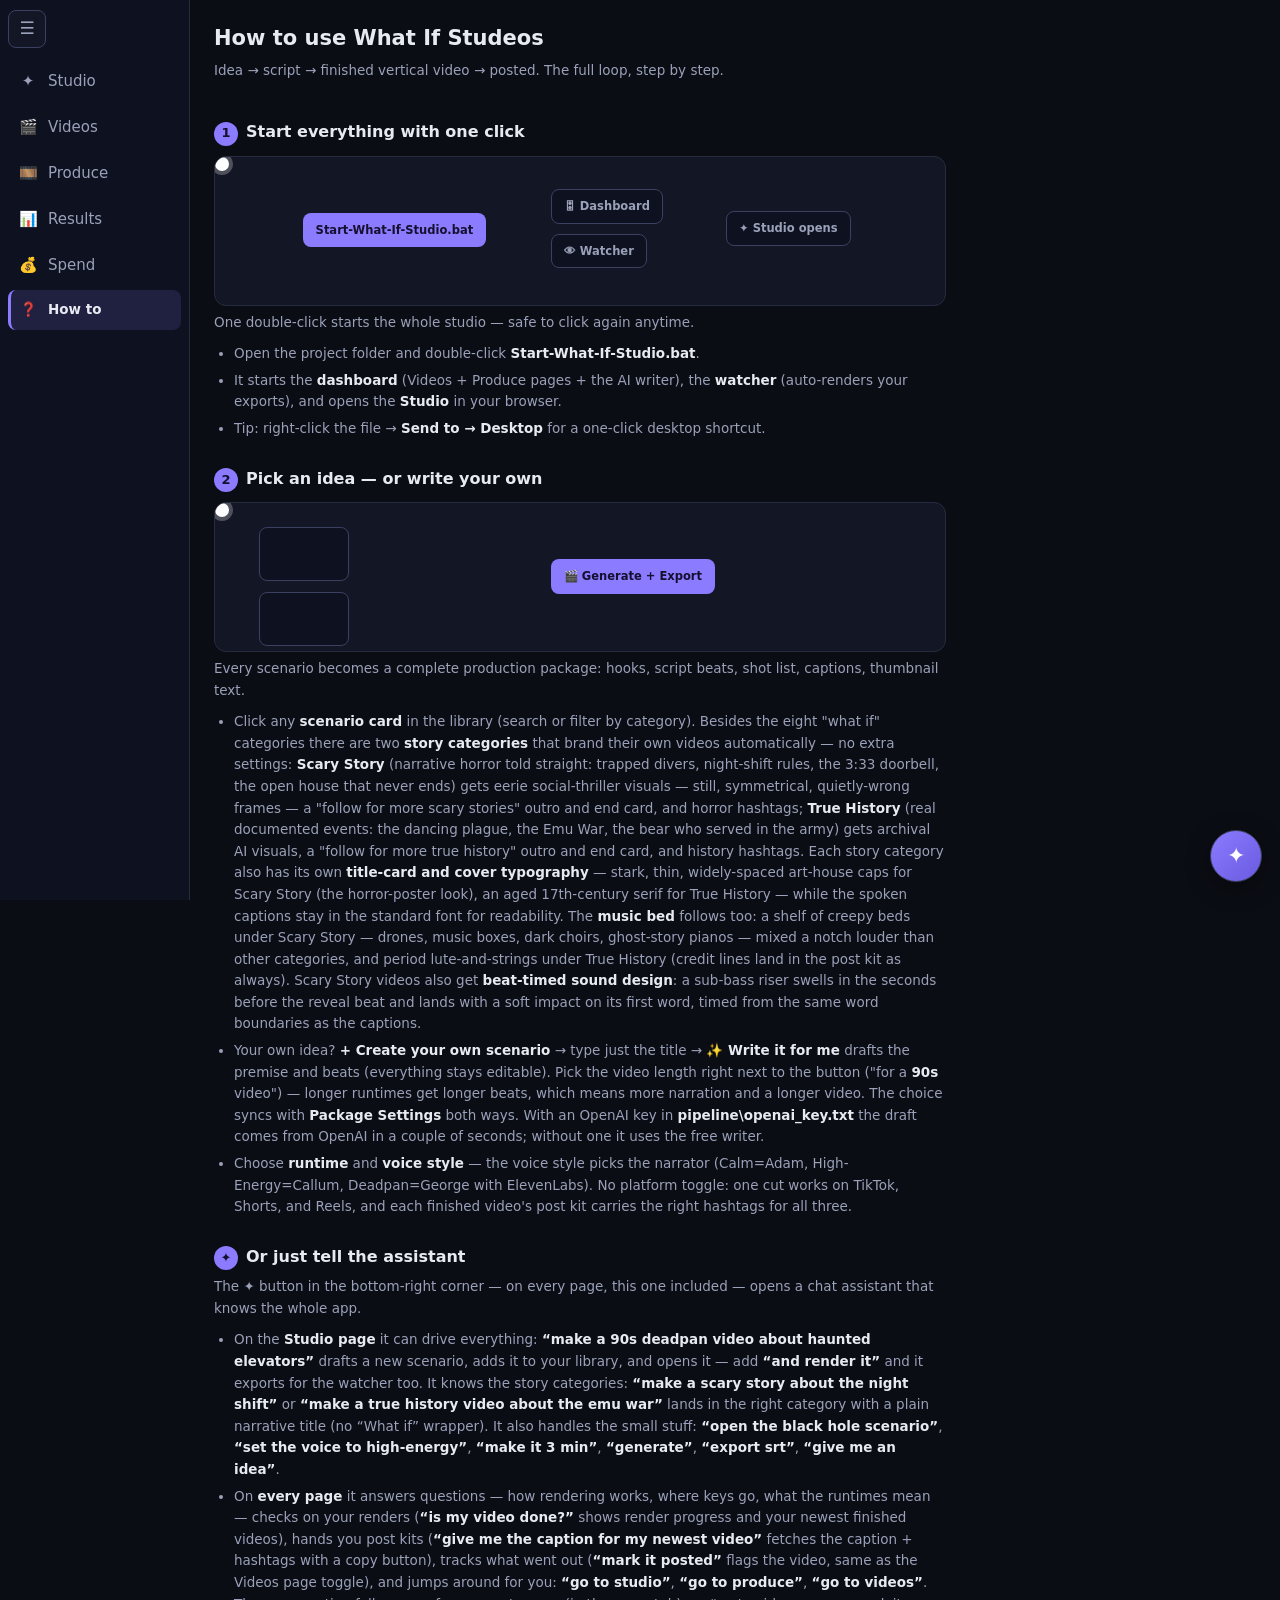
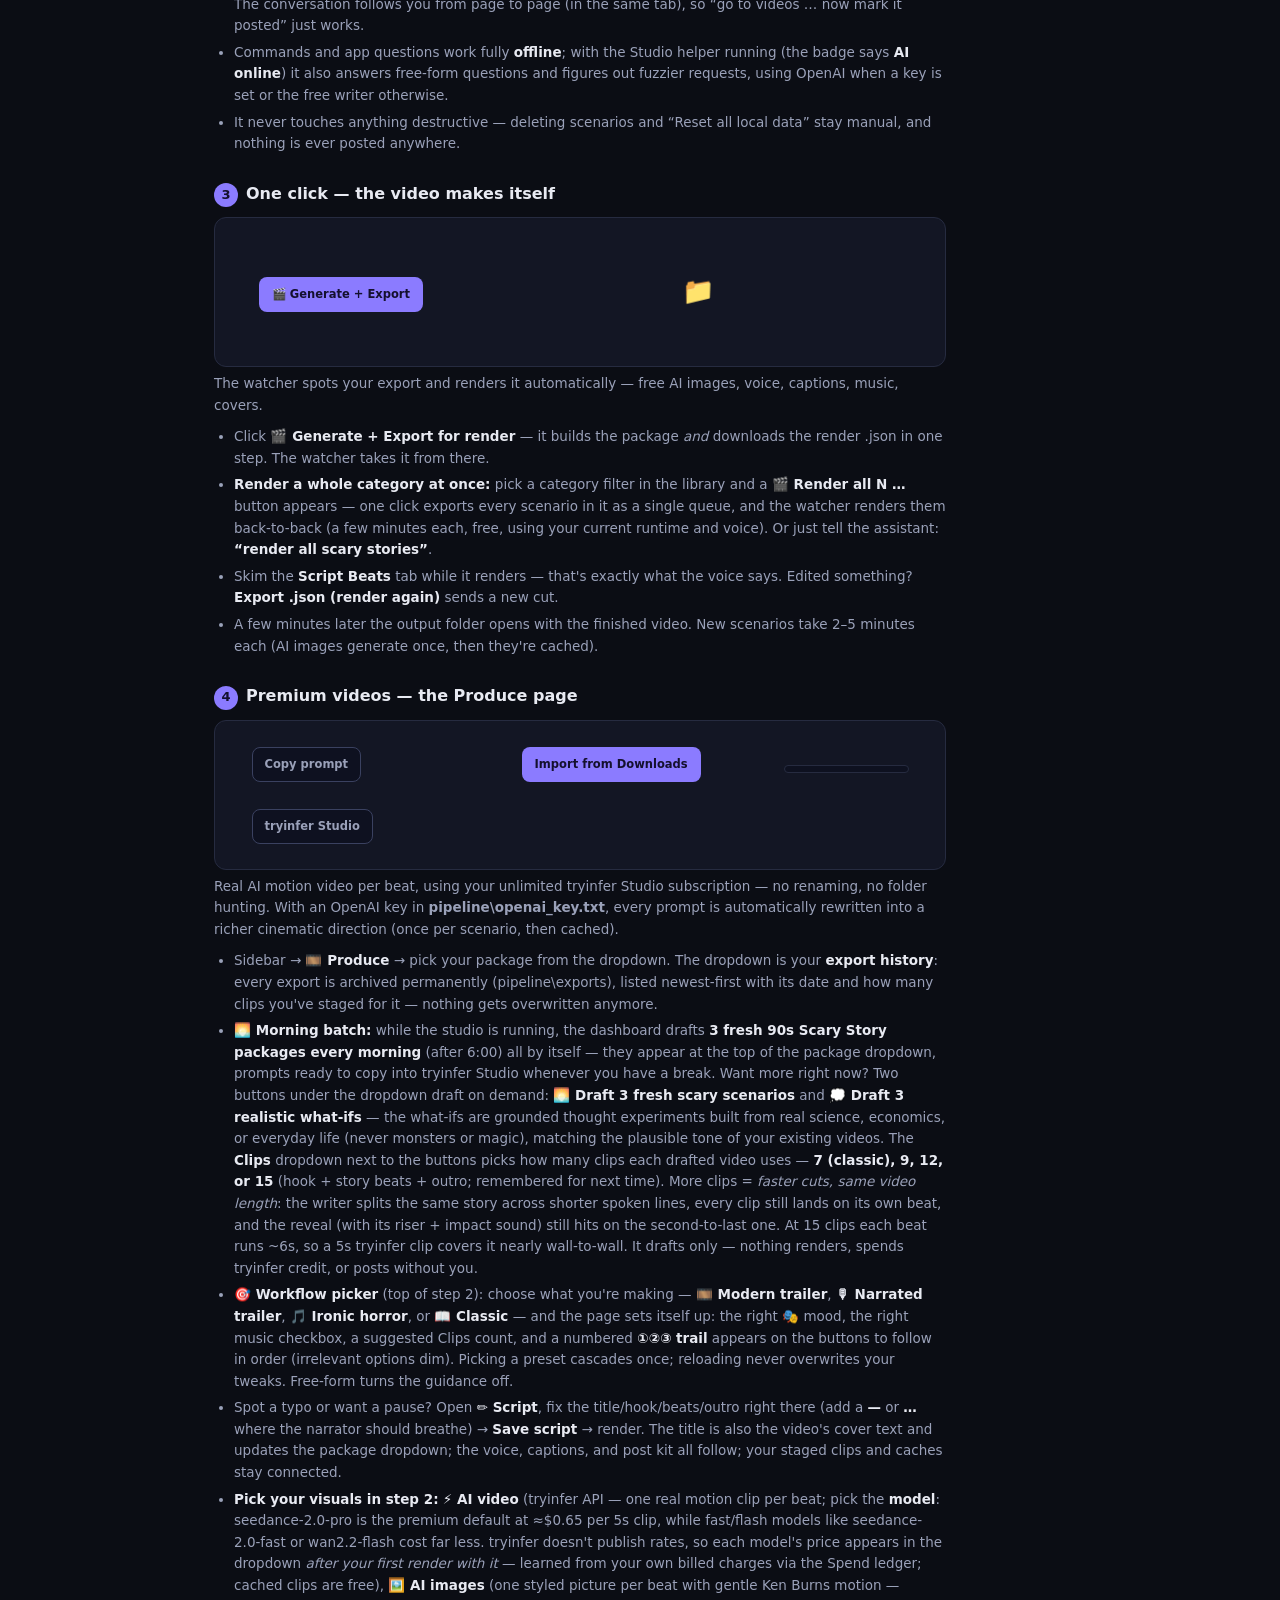
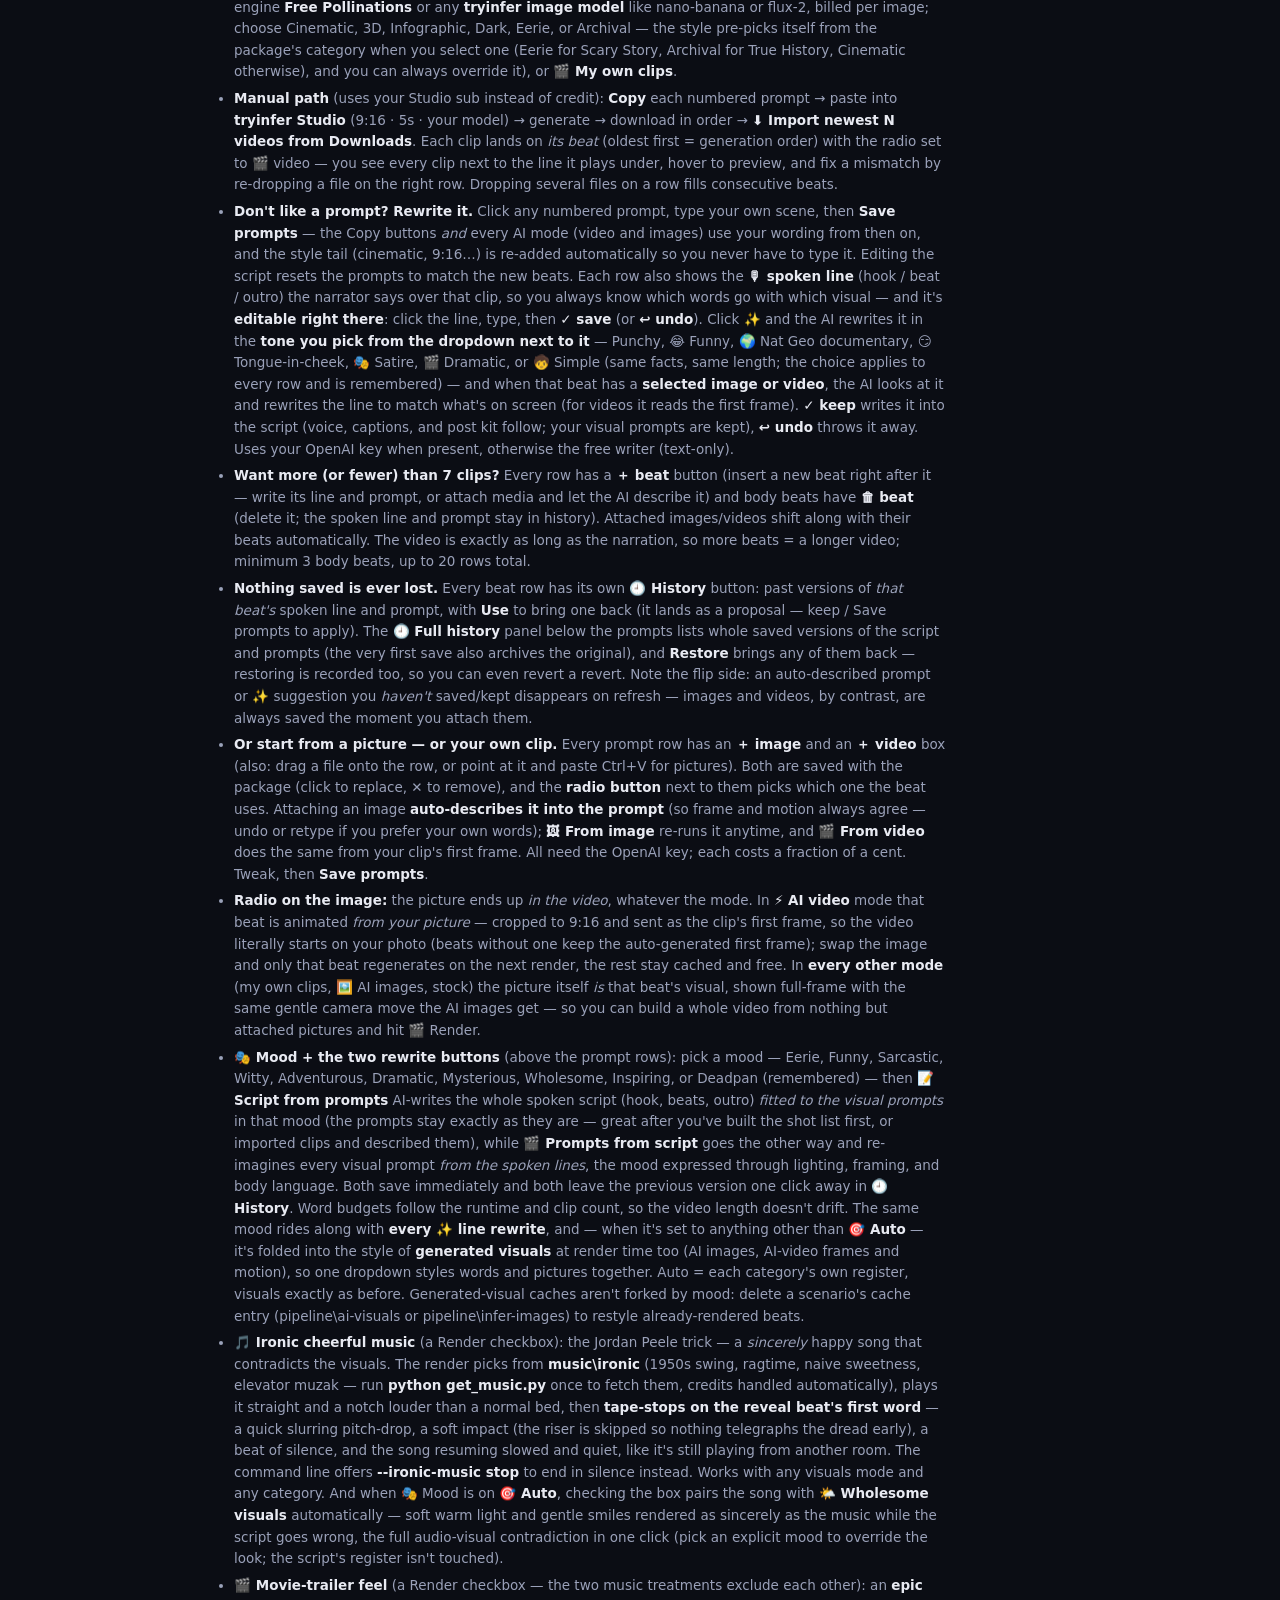
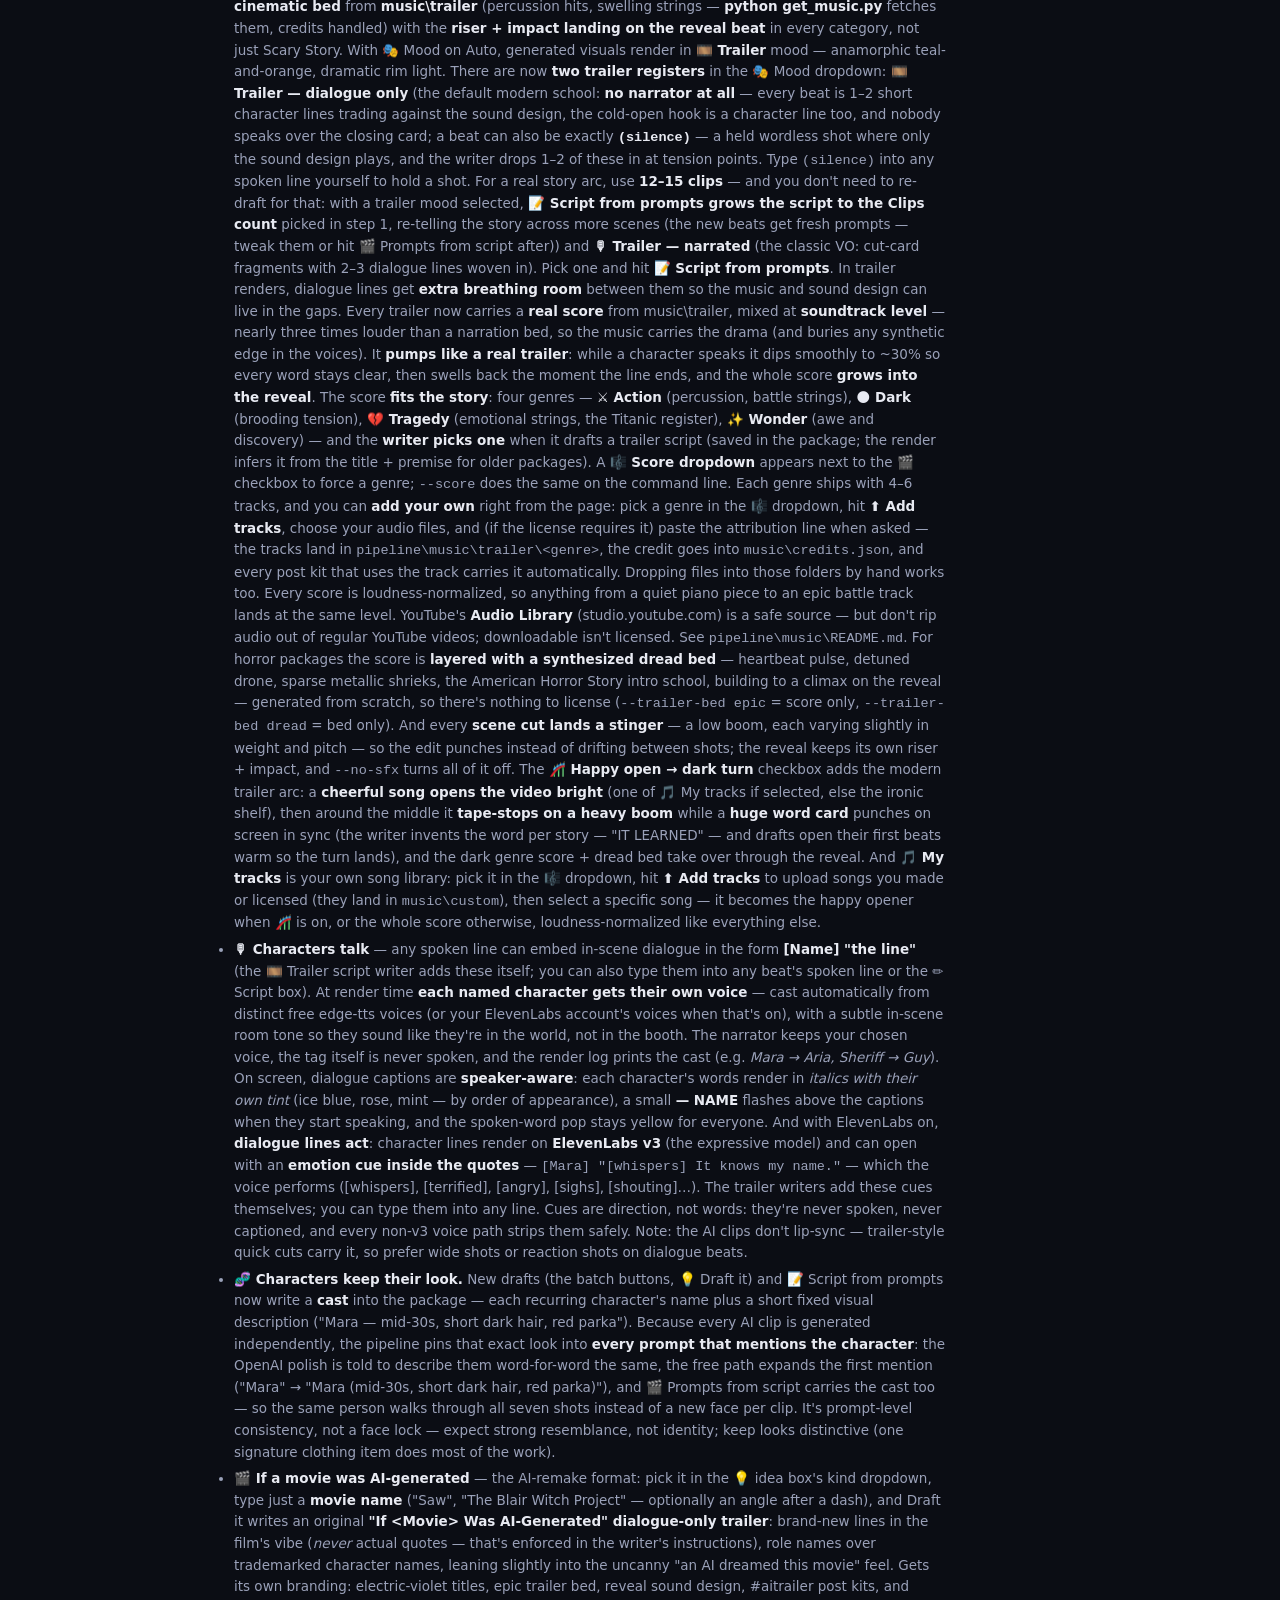
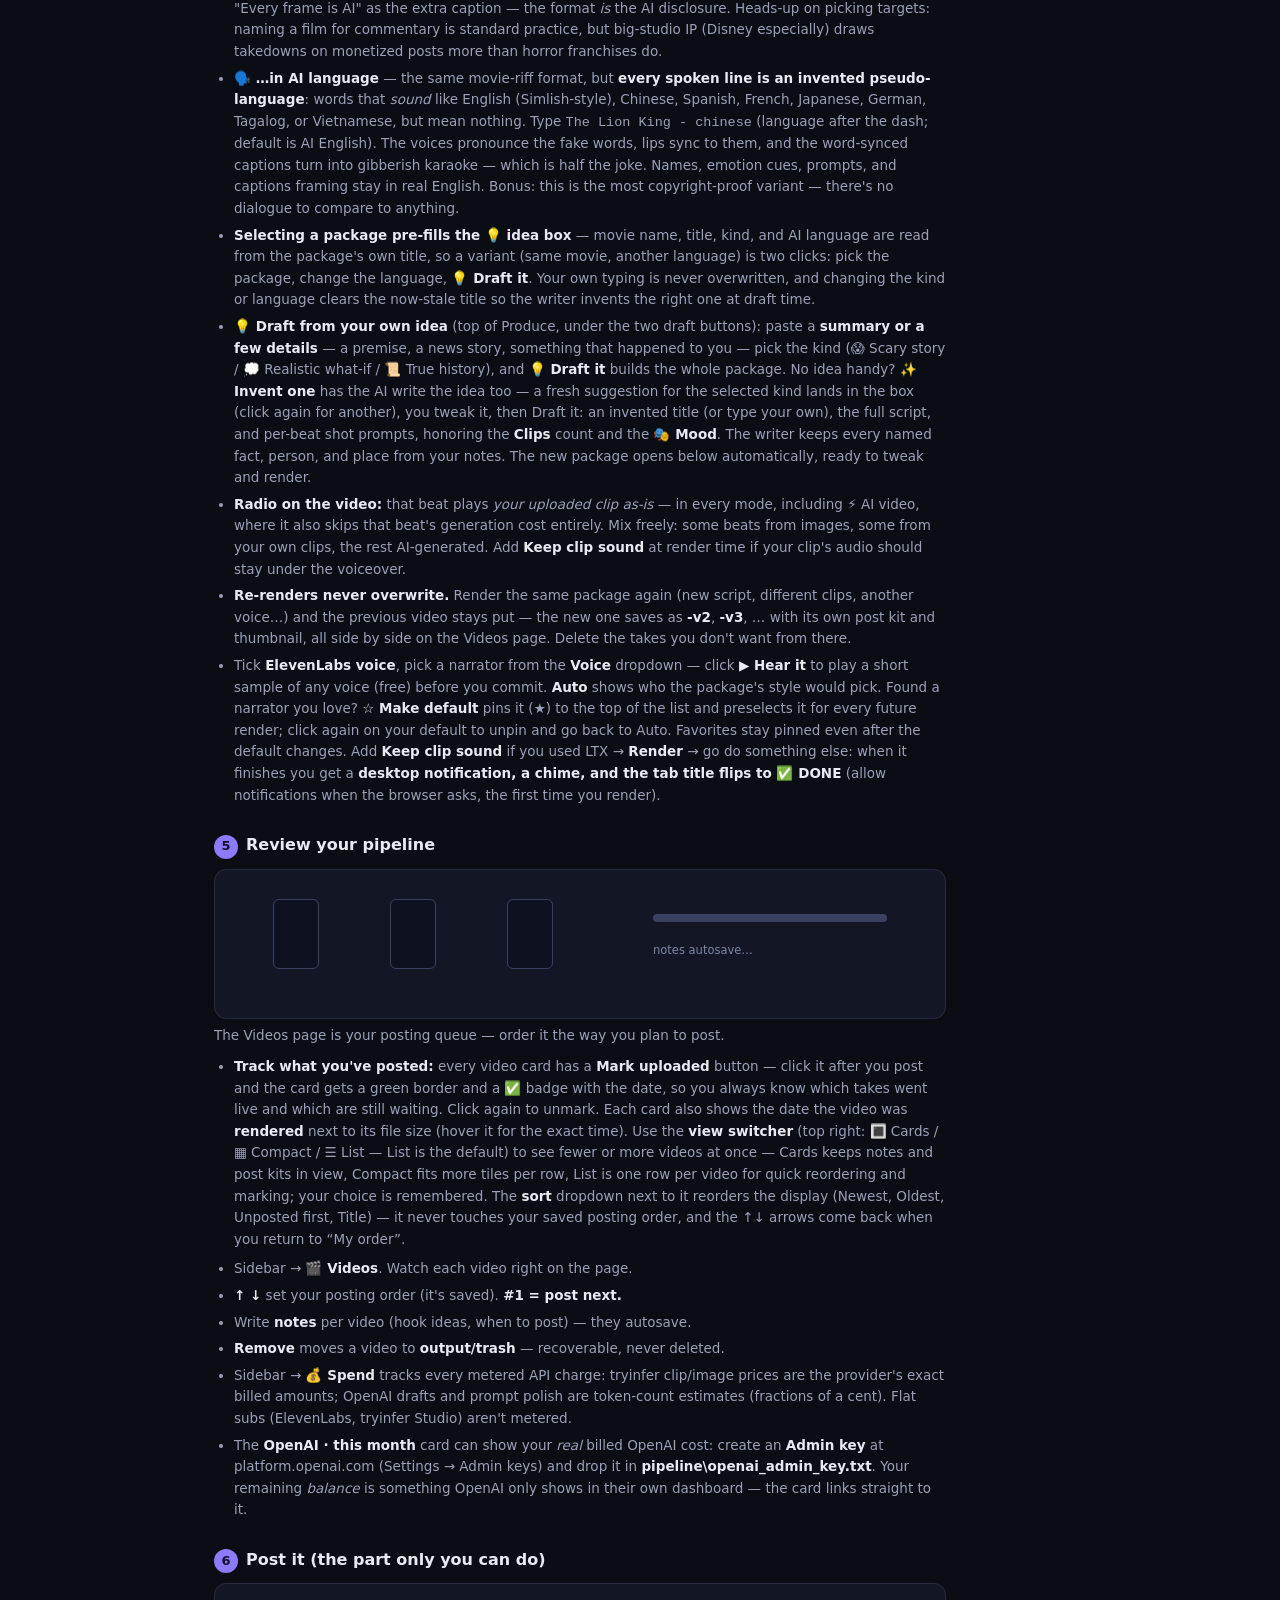
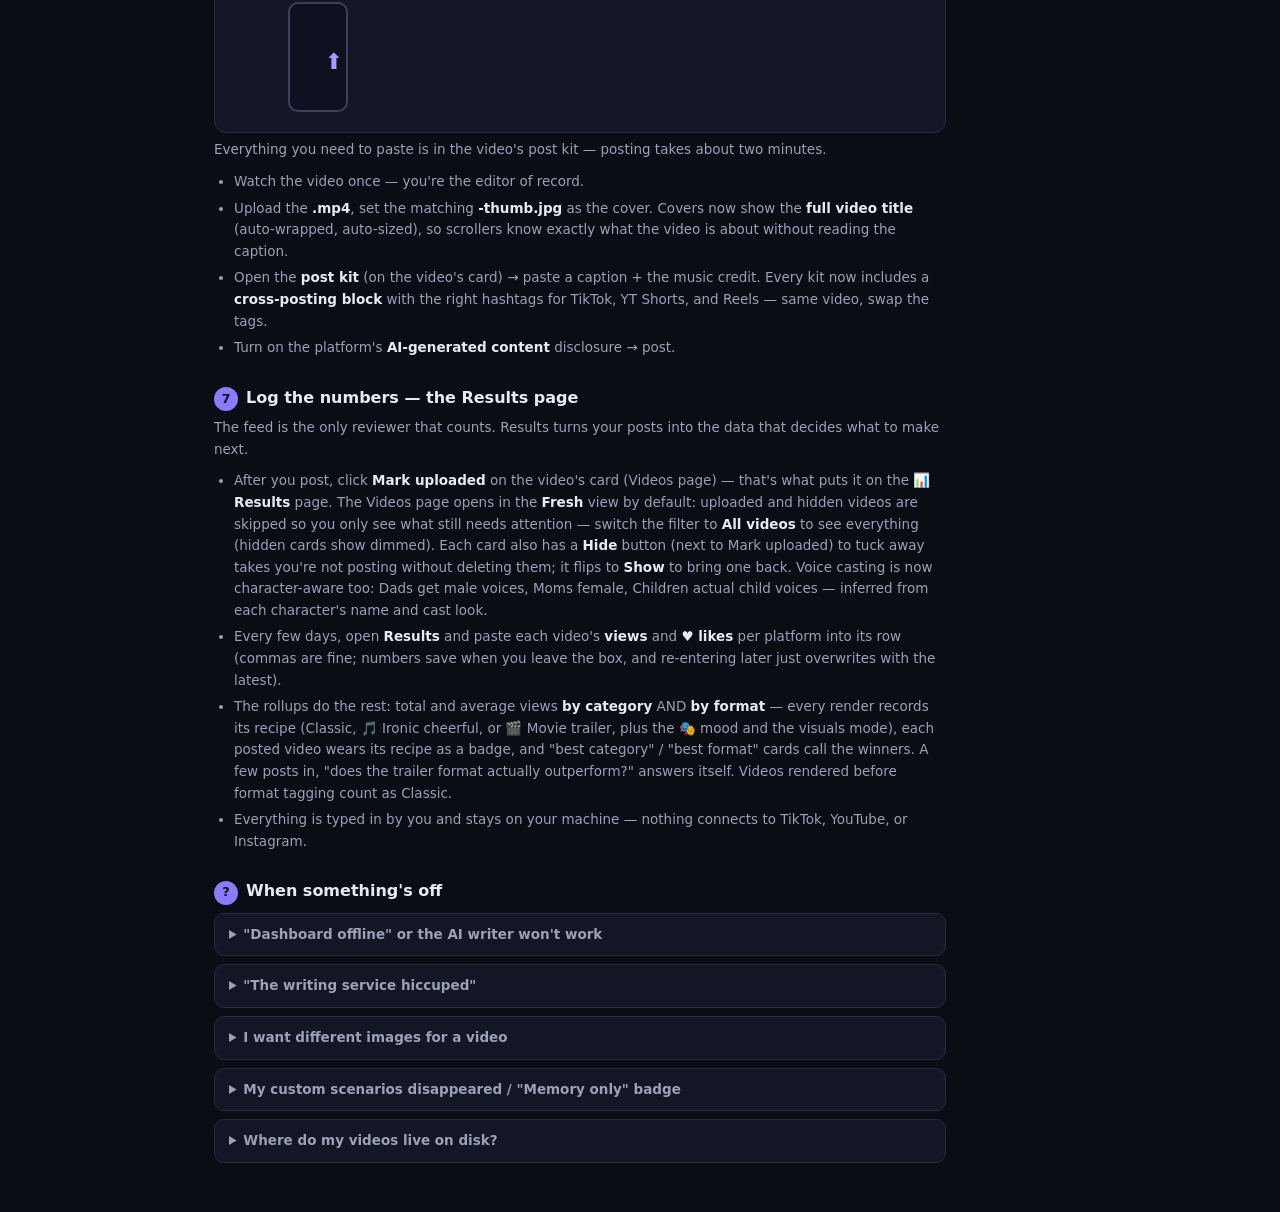
==== commit 167c7d30: "Package select pre-fills the 💡 idea box Picking a package parses its title: movie name into the idea" ====
--- a/help.html
+++ b/help.html
@@ -247,6 +247,7 @@
       <li><b>🧬 Characters keep their look.</b> New drafts (the batch buttons, 💡 Draft it) and 📝 Script from prompts now write a <b>cast</b> into the package — each recurring character's name plus a short fixed visual description ("Mara — mid-30s, short dark hair, red parka"). Because every AI clip is generated independently, the pipeline pins that exact look into <b>every prompt that mentions the character</b>: the OpenAI polish is told to describe them word-for-word the same, the free path expands the first mention ("Mara" → "Mara (mid-30s, short dark hair, red parka)"), and 🎬 Prompts from script carries the cast too — so the same person walks through all seven shots instead of a new face per clip. It's prompt-level consistency, not a face lock — expect strong resemblance, not identity; keep looks distinctive (one signature clothing item does most of the work).</li>
       <li><b>🎬 If a movie was AI-generated</b> — the AI-remake format: pick it in the 💡 idea box's kind dropdown, type just a <b>movie name</b> ("Saw", "The Blair Witch Project" — optionally an angle after a dash), and Draft it writes an original <b>"If &lt;Movie&gt; Was AI-Generated" dialogue-only trailer</b>: brand-new lines in the film's vibe (<em>never</em> actual quotes — that's enforced in the writer's instructions), role names over trademarked character names, leaning slightly into the uncanny "an AI dreamed this movie" feel. Gets its own branding: electric-violet titles, epic trailer bed, reveal sound design, #aitrailer post kits, and "Every frame is AI" as the extra caption — the format <em>is</em> the AI disclosure. Heads-up on picking targets: naming a film for commentary is standard practice, but big-studio IP (Disney especially) draws takedowns on monetized posts more than horror franchises do.</li>
       <li><b>🗣️ …in AI language</b> — the same movie-riff format, but <b>every spoken line is an invented pseudo-language</b>: words that <em>sound</em> like English (Simlish-style), Chinese, Spanish, French, Japanese, German, Tagalog, or Vietnamese, but mean nothing. Type <code>The Lion King - chinese</code> (language after the dash; default is AI English). The voices pronounce the fake words, lips sync to them, and the word-synced captions turn into gibberish karaoke — which is half the joke. Names, emotion cues, prompts, and captions framing stay in real English. Bonus: this is the most copyright-proof variant — there's no dialogue to compare to anything.</li>
+      <li><b>Selecting a package pre-fills the 💡 idea box</b> — movie name, title, kind, and AI language are read from the package's own title, so a variant (same movie, another language) is two clicks: pick the package, change the language, <b>💡 Draft it</b>. Your own typing is never overwritten, and changing the kind or language clears the now-stale title so the writer invents the right one at draft time.</li>
       <li><b>💡 Draft from your own idea</b> (top of Produce, under the two draft buttons): paste a <b>summary or a few details</b> — a premise, a news story, something that happened to you — pick the kind (😱 Scary story / 💭 Realistic what-if / 📜 True history), and <b>💡 Draft it</b> builds the whole package. No idea handy? <b>✨ Invent one</b> has the AI write the idea too — a fresh suggestion for the selected kind lands in the box (click again for another), you tweak it, then Draft it: an invented title (or type your own), the full script, and per-beat shot prompts, honoring the <b>Clips</b> count and the <b>🎭 Mood</b>. The writer keeps every named fact, person, and place from your notes. The new package opens below automatically, ready to tweak and render.</li>
       <li><b>Radio on the video:</b> that beat plays <em>your uploaded clip as-is</em> — in every mode, including ⚡ AI video, where it also skips that beat's generation cost entirely. Mix freely: some beats from images, some from your own clips, the rest AI-generated. Add <b>Keep clip sound</b> at render time if your clip's audio should stay under the voiceover.</li>
       <li><b>Re-renders never overwrite.</b> Render the same package again (new script, different clips, another voice…) and the previous video stays put — the new one saves as <b>-v2</b>, <b>-v3</b>, … with its own post kit and thumbnail, all side by side on the Videos page. Delete the takes you don't want from there.</li>
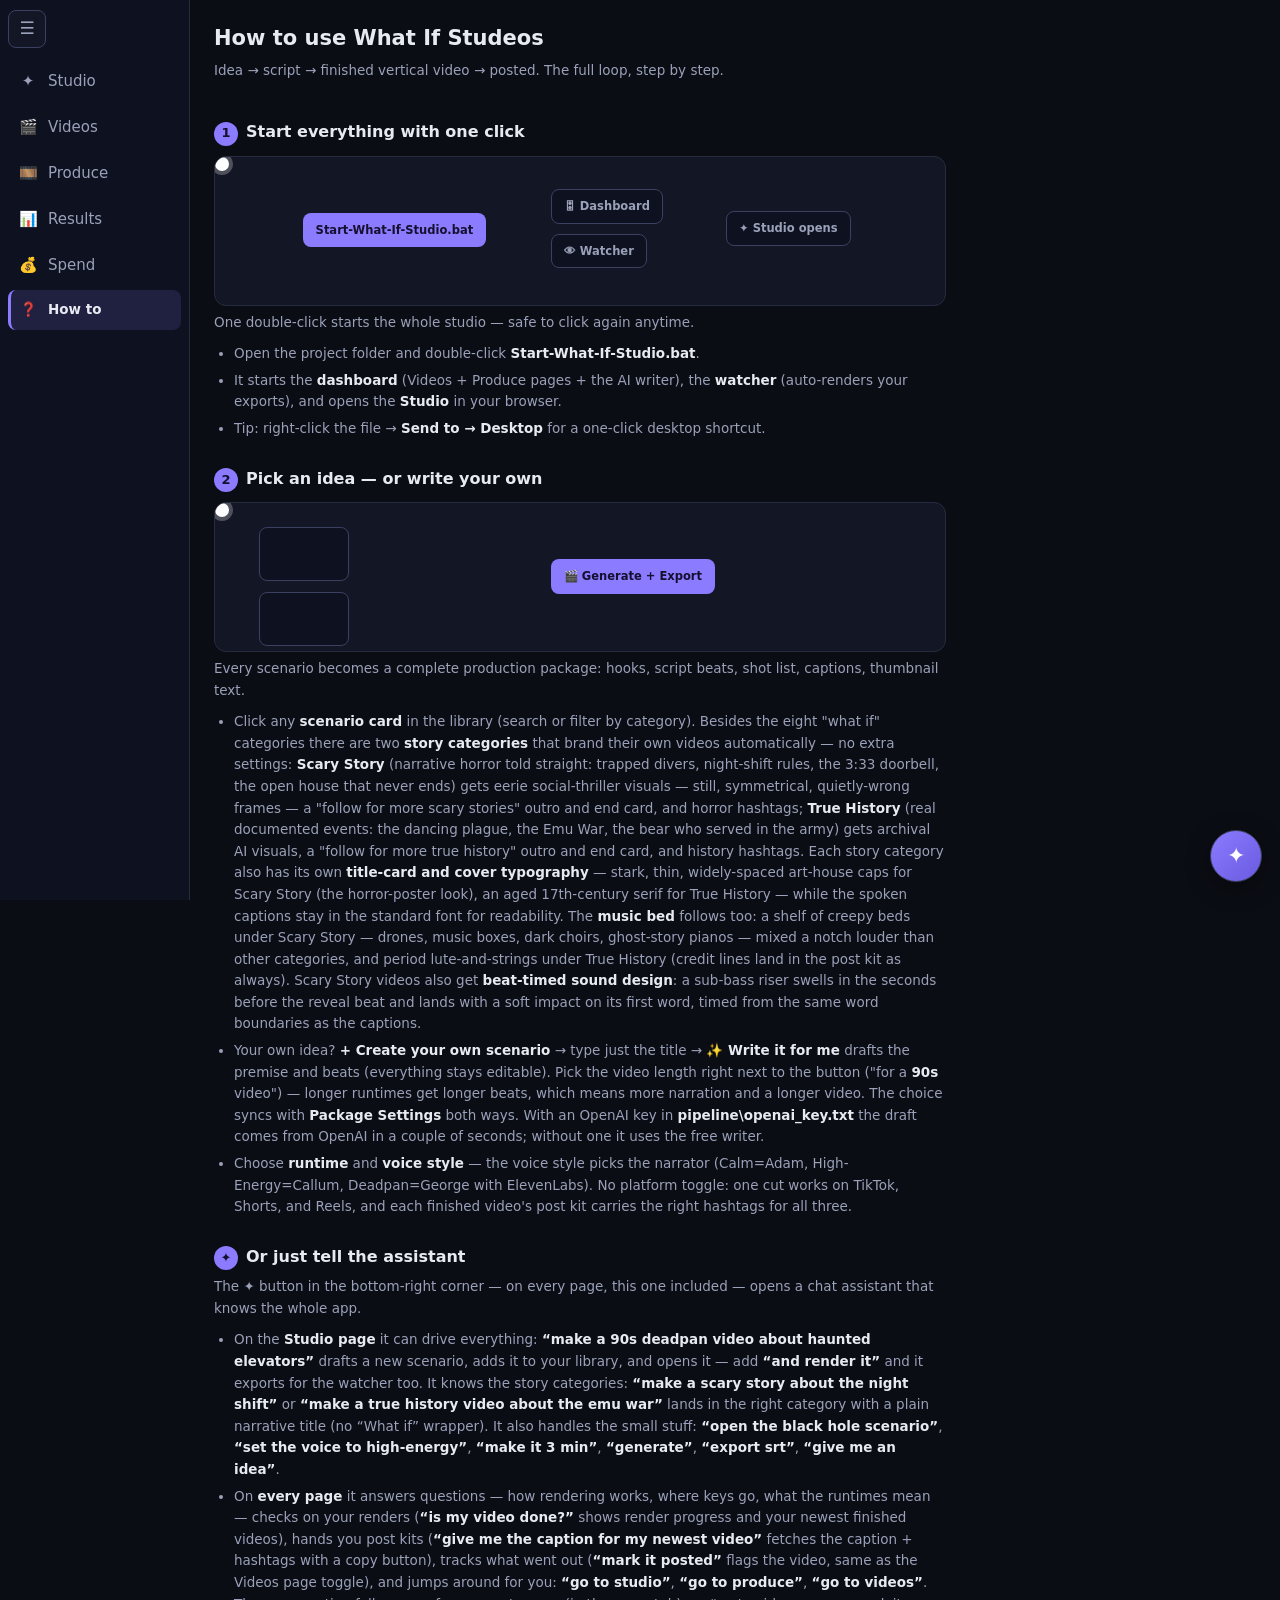
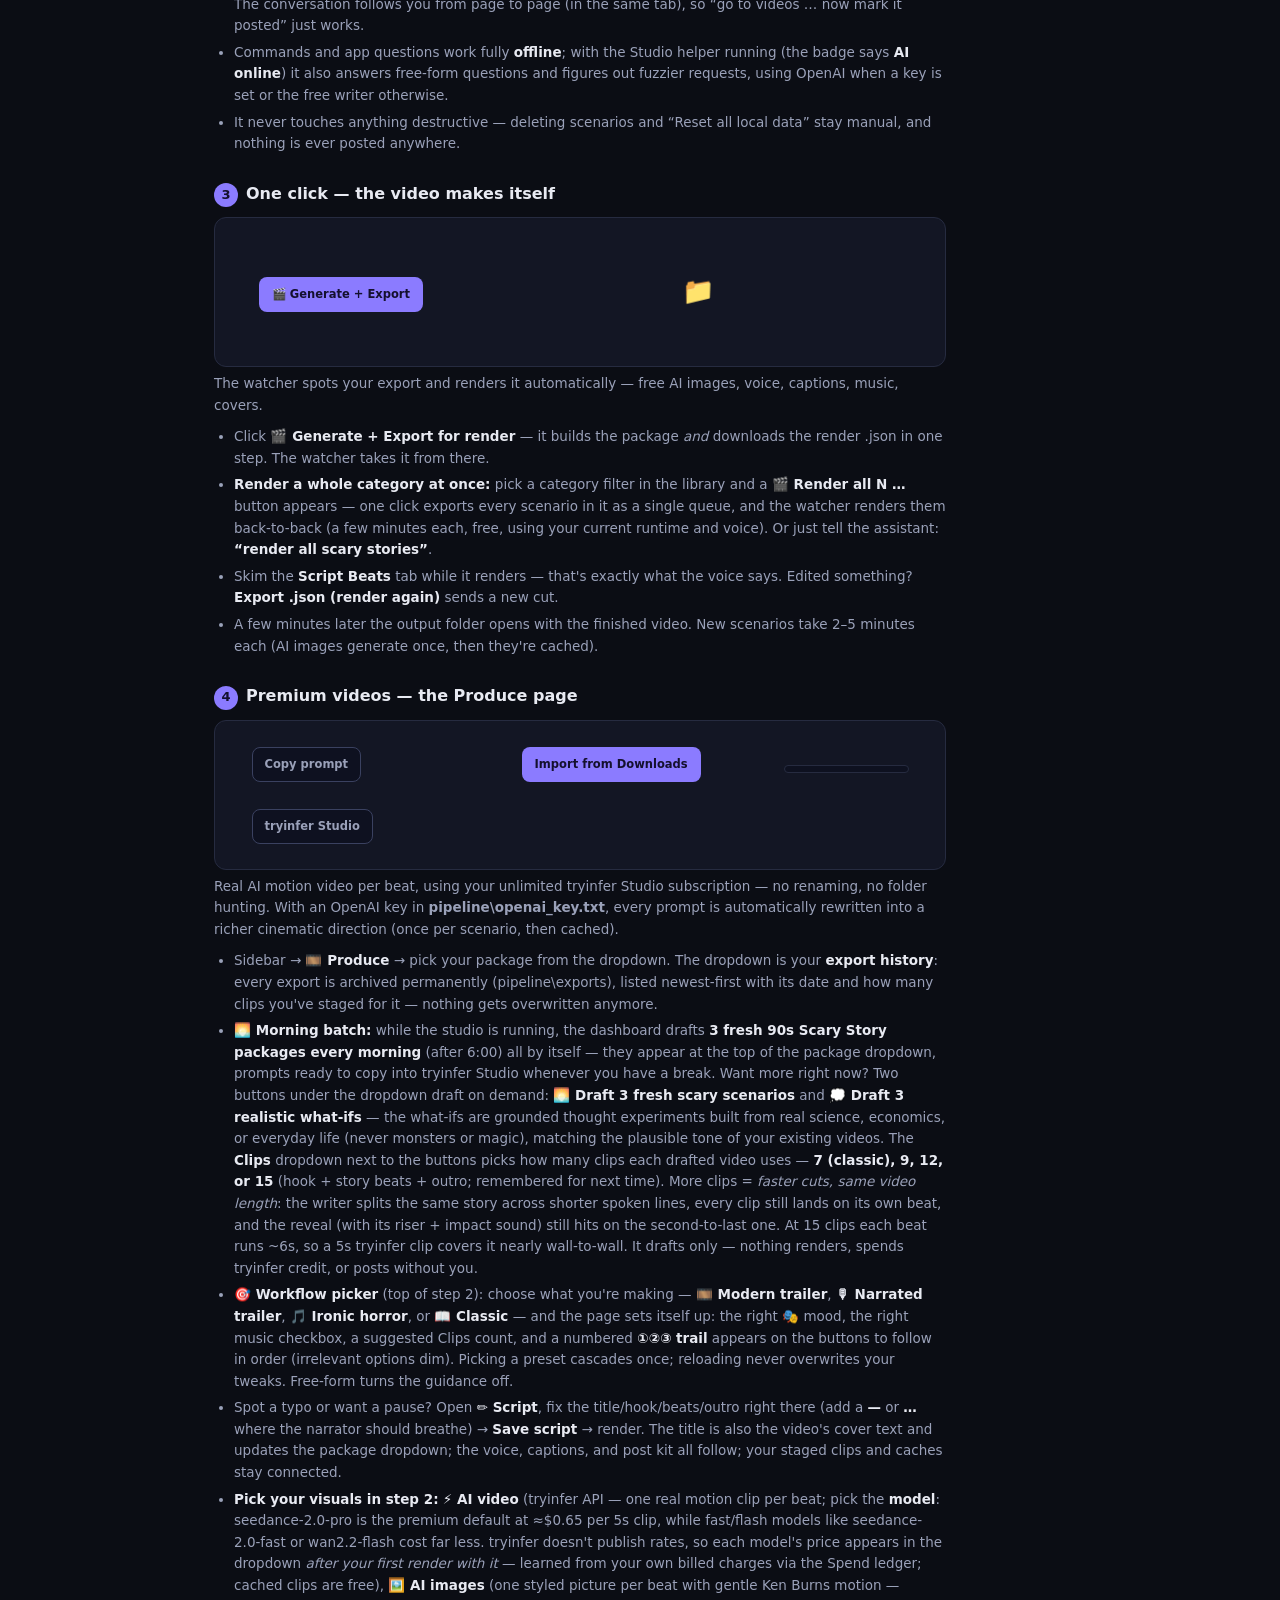
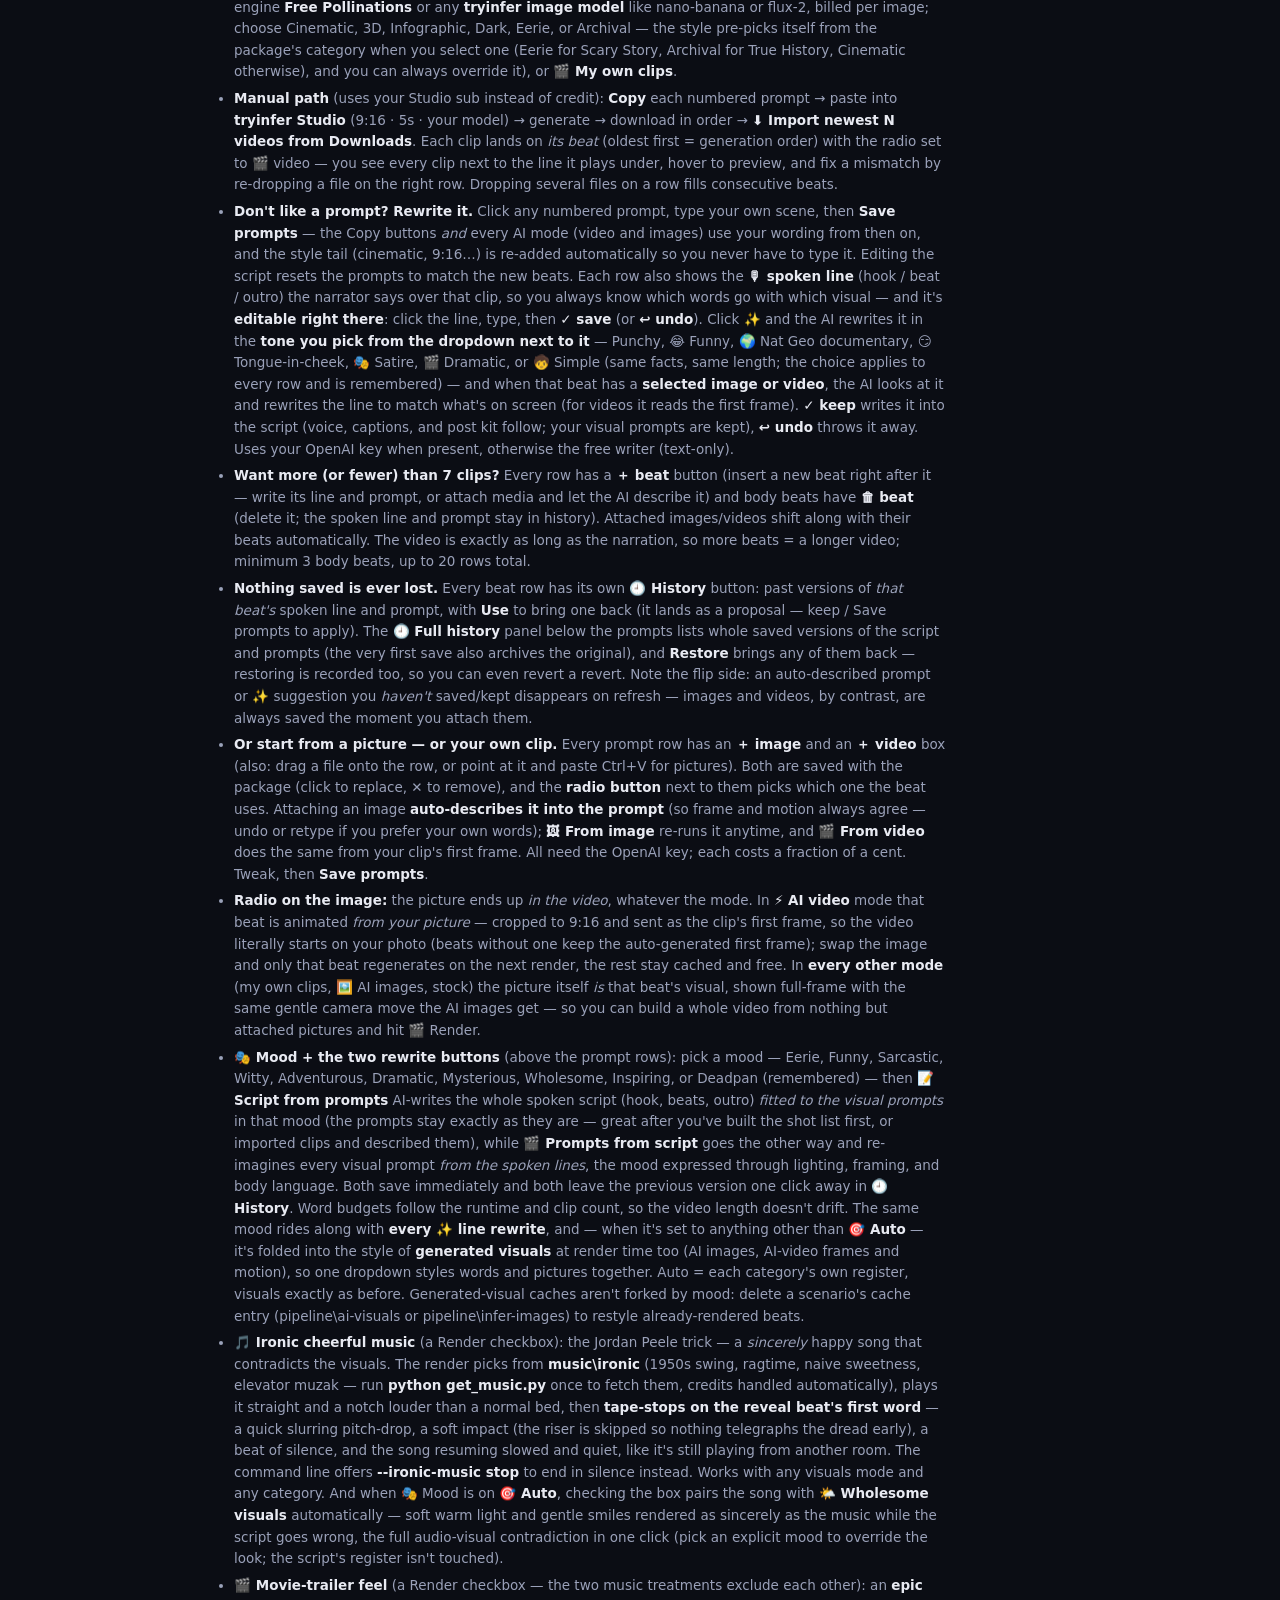
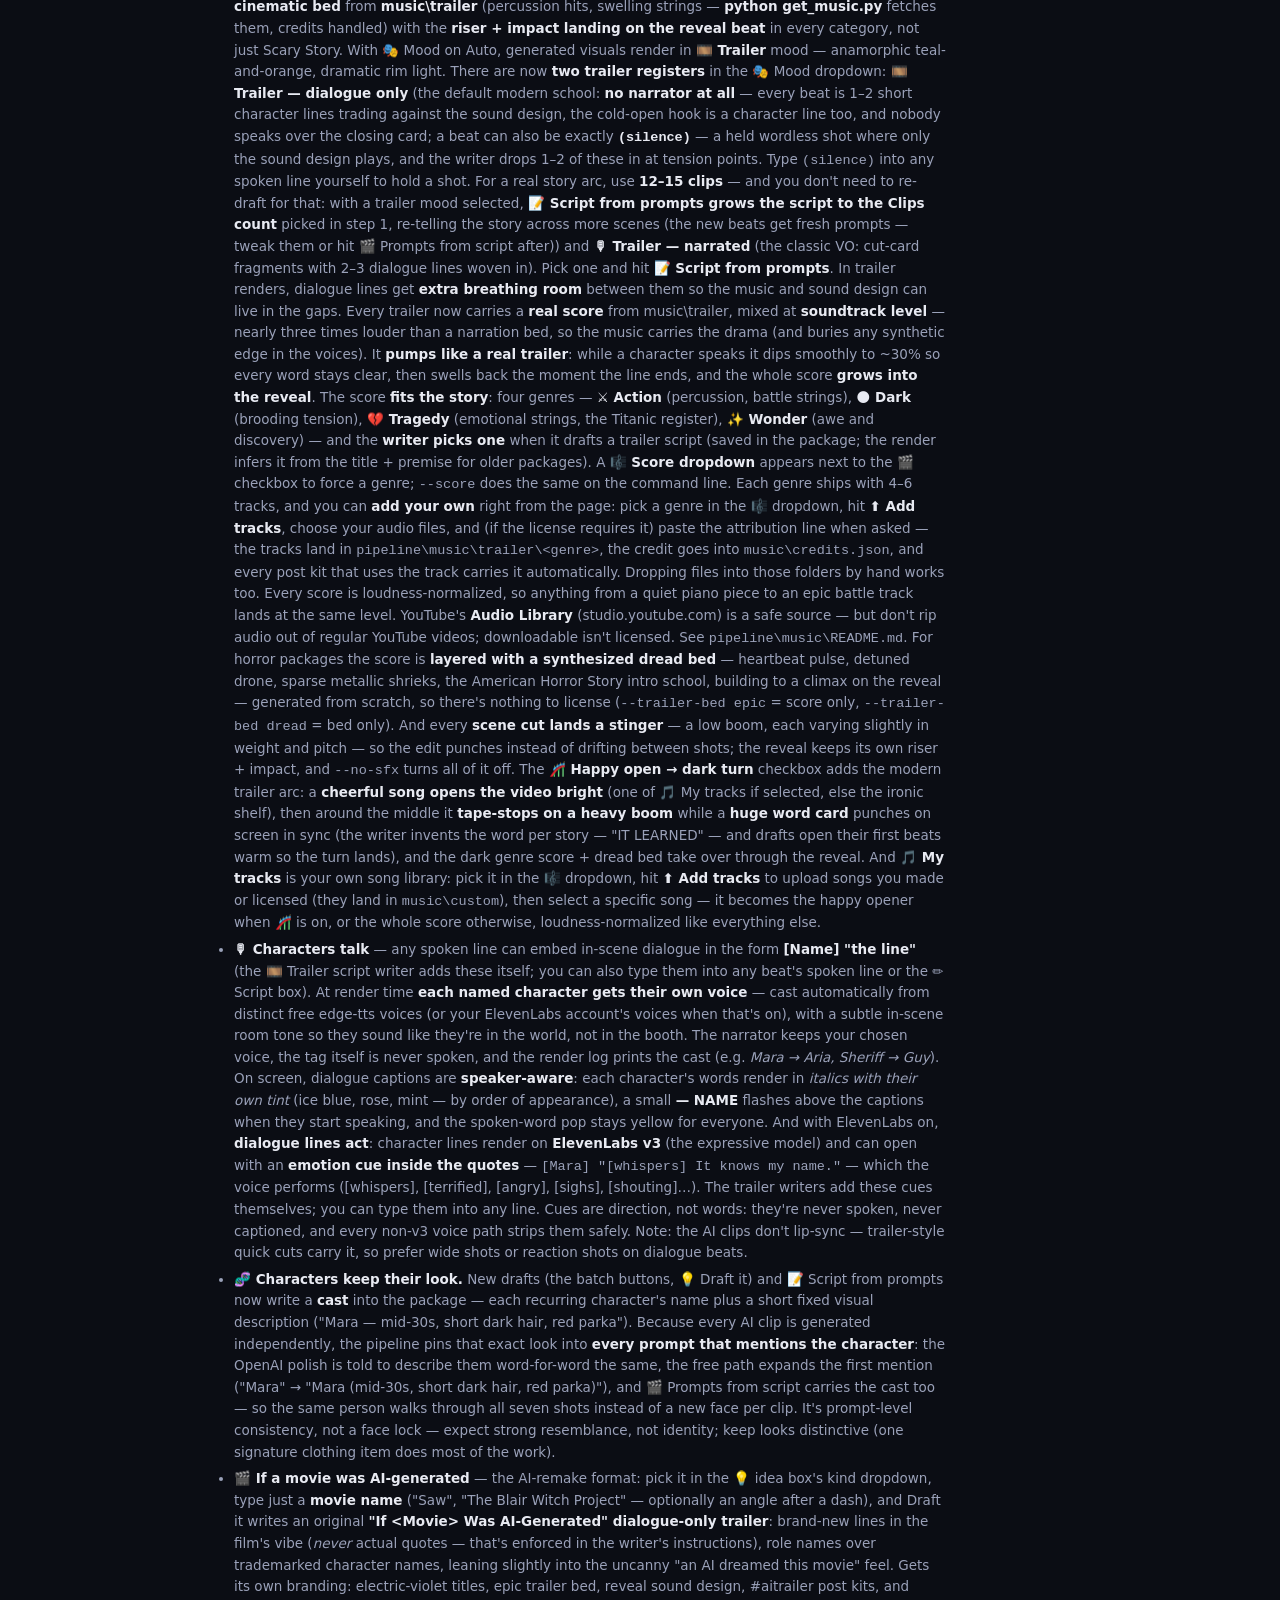
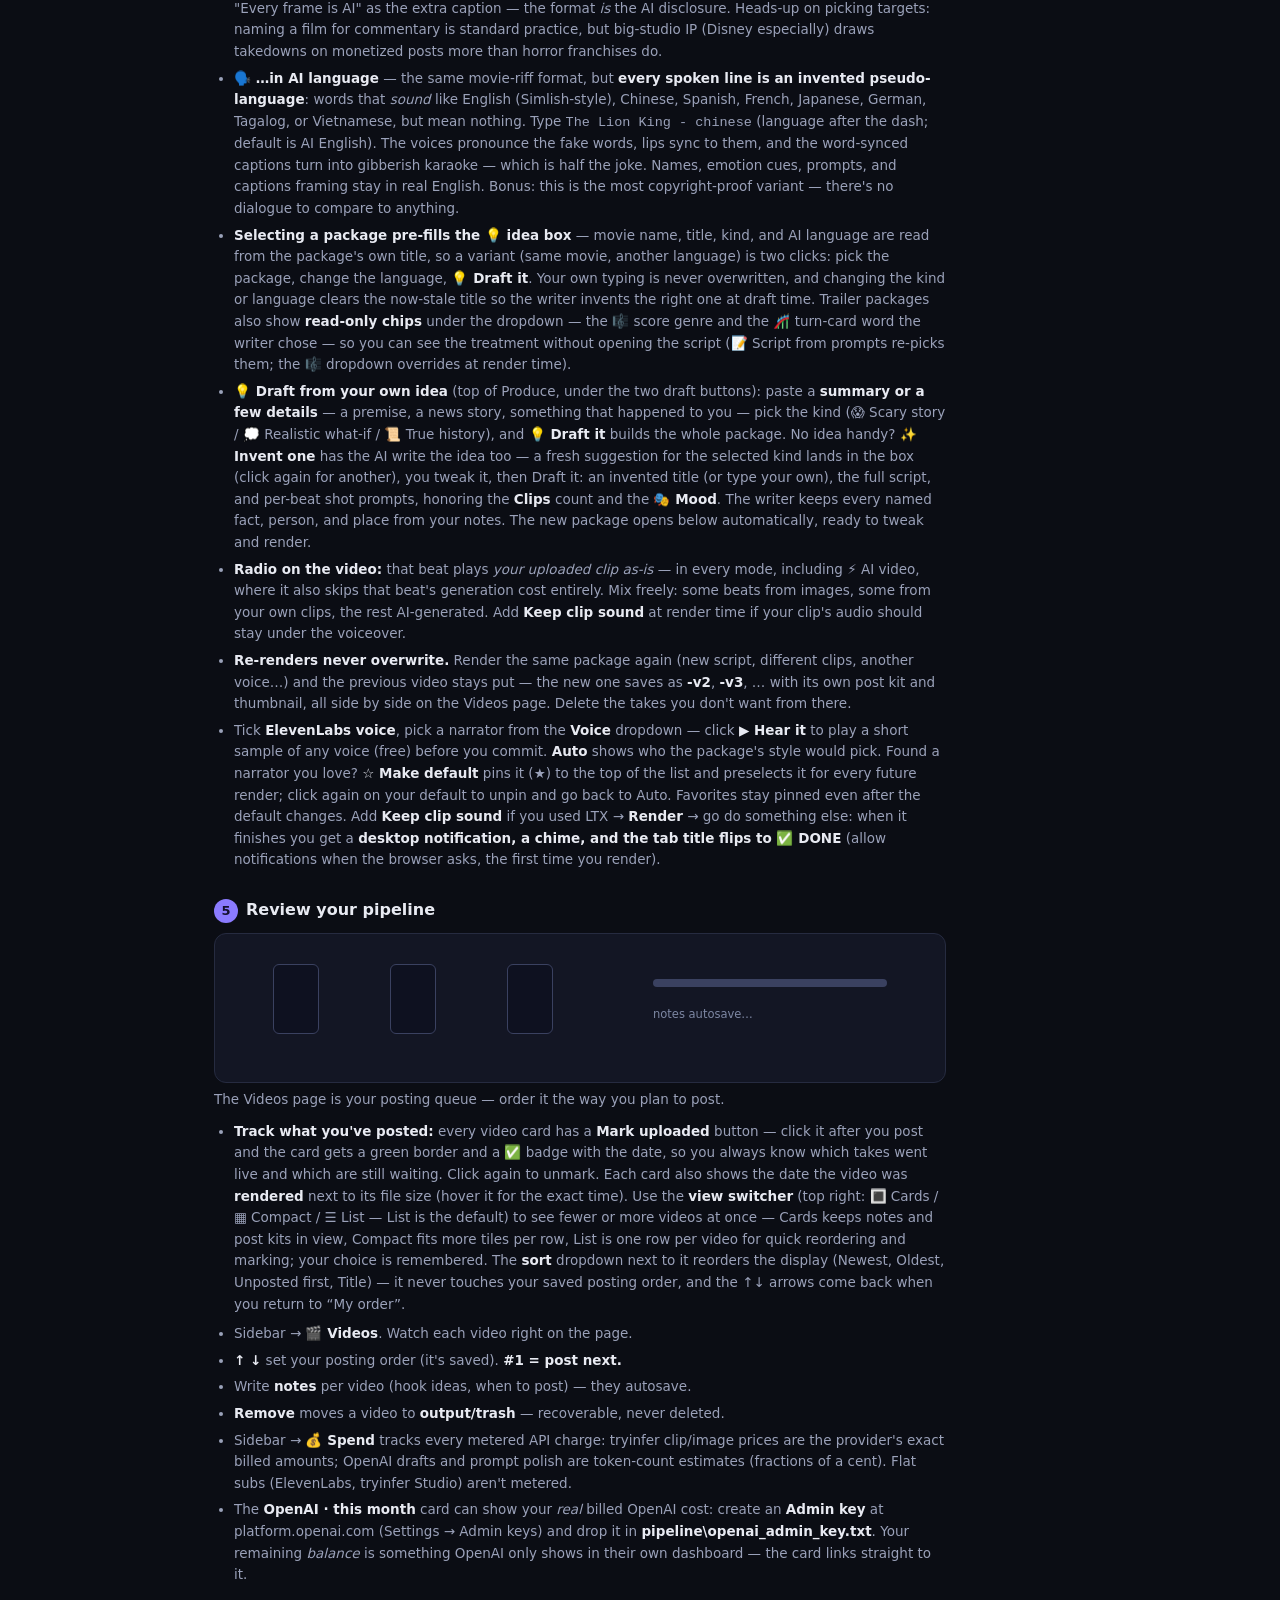
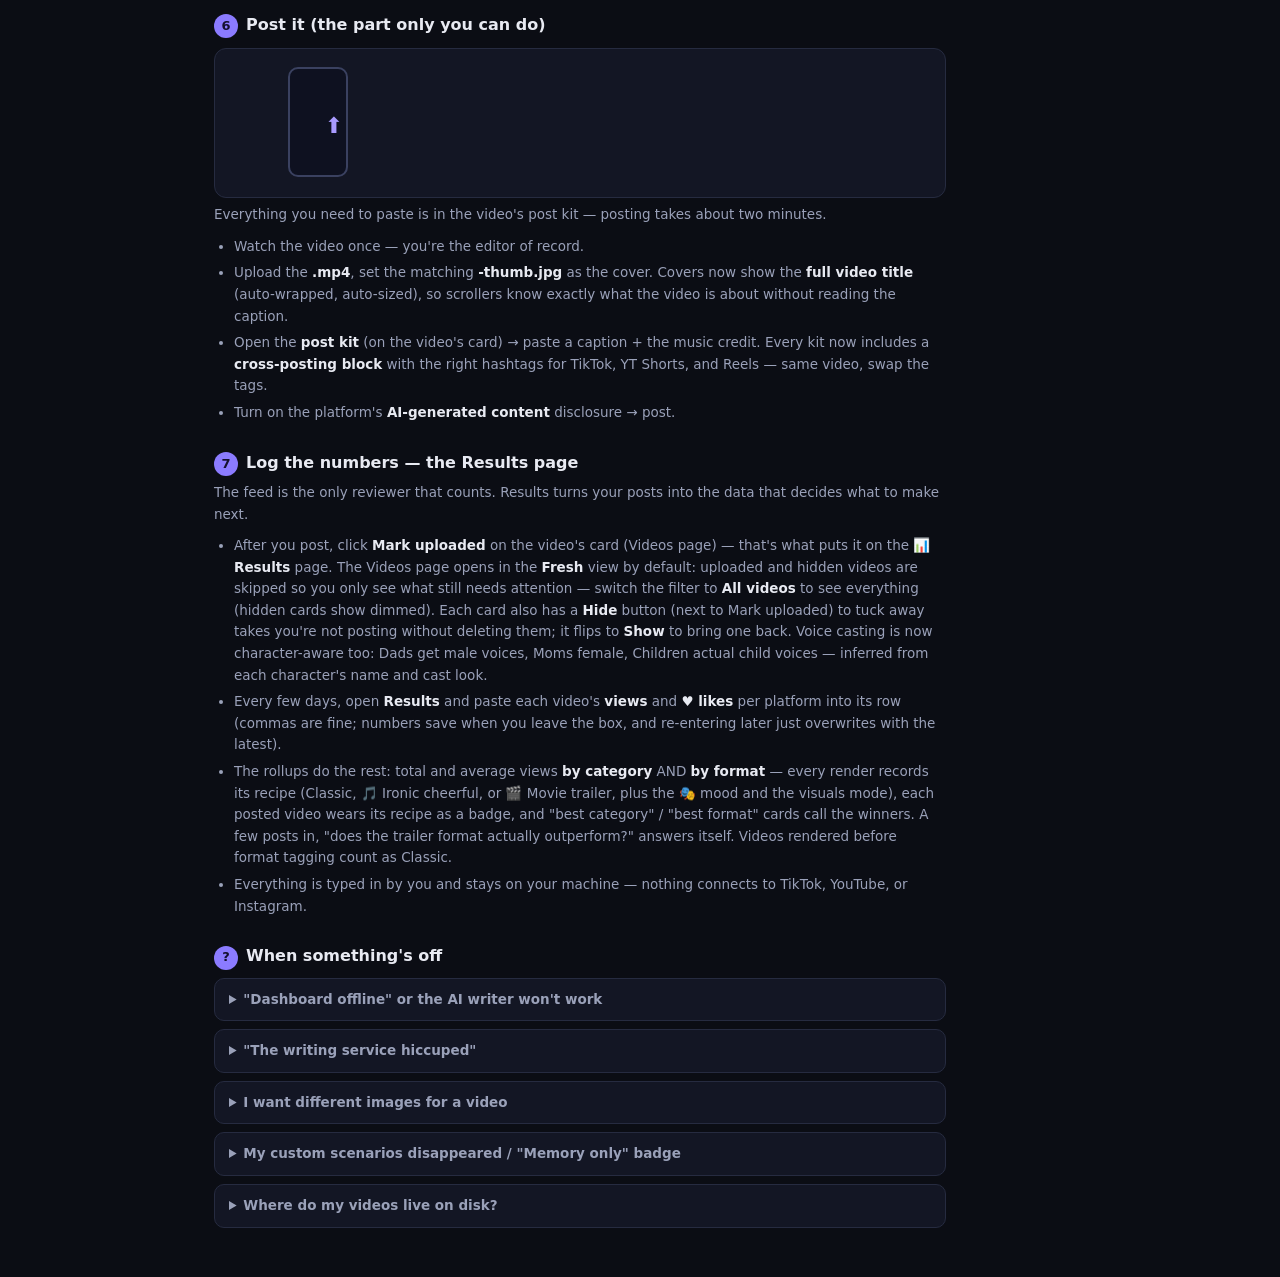
==== commit 47fd6434: "Package chips: the writer's score genre + turn card at a glance /api/produce/info now carries pkg sc" ====
--- a/help.html
+++ b/help.html
@@ -247,7 +247,7 @@
       <li><b>🧬 Characters keep their look.</b> New drafts (the batch buttons, 💡 Draft it) and 📝 Script from prompts now write a <b>cast</b> into the package — each recurring character's name plus a short fixed visual description ("Mara — mid-30s, short dark hair, red parka"). Because every AI clip is generated independently, the pipeline pins that exact look into <b>every prompt that mentions the character</b>: the OpenAI polish is told to describe them word-for-word the same, the free path expands the first mention ("Mara" → "Mara (mid-30s, short dark hair, red parka)"), and 🎬 Prompts from script carries the cast too — so the same person walks through all seven shots instead of a new face per clip. It's prompt-level consistency, not a face lock — expect strong resemblance, not identity; keep looks distinctive (one signature clothing item does most of the work).</li>
       <li><b>🎬 If a movie was AI-generated</b> — the AI-remake format: pick it in the 💡 idea box's kind dropdown, type just a <b>movie name</b> ("Saw", "The Blair Witch Project" — optionally an angle after a dash), and Draft it writes an original <b>"If &lt;Movie&gt; Was AI-Generated" dialogue-only trailer</b>: brand-new lines in the film's vibe (<em>never</em> actual quotes — that's enforced in the writer's instructions), role names over trademarked character names, leaning slightly into the uncanny "an AI dreamed this movie" feel. Gets its own branding: electric-violet titles, epic trailer bed, reveal sound design, #aitrailer post kits, and "Every frame is AI" as the extra caption — the format <em>is</em> the AI disclosure. Heads-up on picking targets: naming a film for commentary is standard practice, but big-studio IP (Disney especially) draws takedowns on monetized posts more than horror franchises do.</li>
       <li><b>🗣️ …in AI language</b> — the same movie-riff format, but <b>every spoken line is an invented pseudo-language</b>: words that <em>sound</em> like English (Simlish-style), Chinese, Spanish, French, Japanese, German, Tagalog, or Vietnamese, but mean nothing. Type <code>The Lion King - chinese</code> (language after the dash; default is AI English). The voices pronounce the fake words, lips sync to them, and the word-synced captions turn into gibberish karaoke — which is half the joke. Names, emotion cues, prompts, and captions framing stay in real English. Bonus: this is the most copyright-proof variant — there's no dialogue to compare to anything.</li>
-      <li><b>Selecting a package pre-fills the 💡 idea box</b> — movie name, title, kind, and AI language are read from the package's own title, so a variant (same movie, another language) is two clicks: pick the package, change the language, <b>💡 Draft it</b>. Your own typing is never overwritten, and changing the kind or language clears the now-stale title so the writer invents the right one at draft time.</li>
+      <li><b>Selecting a package pre-fills the 💡 idea box</b> — movie name, title, kind, and AI language are read from the package's own title, so a variant (same movie, another language) is two clicks: pick the package, change the language, <b>💡 Draft it</b>. Your own typing is never overwritten, and changing the kind or language clears the now-stale title so the writer invents the right one at draft time. Trailer packages also show <b>read-only chips</b> under the dropdown — the 🎼 score genre and the 🎢 turn-card word the writer chose — so you can see the treatment without opening the script (📝 Script from prompts re-picks them; the 🎼 dropdown overrides at render time).</li>
       <li><b>💡 Draft from your own idea</b> (top of Produce, under the two draft buttons): paste a <b>summary or a few details</b> — a premise, a news story, something that happened to you — pick the kind (😱 Scary story / 💭 Realistic what-if / 📜 True history), and <b>💡 Draft it</b> builds the whole package. No idea handy? <b>✨ Invent one</b> has the AI write the idea too — a fresh suggestion for the selected kind lands in the box (click again for another), you tweak it, then Draft it: an invented title (or type your own), the full script, and per-beat shot prompts, honoring the <b>Clips</b> count and the <b>🎭 Mood</b>. The writer keeps every named fact, person, and place from your notes. The new package opens below automatically, ready to tweak and render.</li>
       <li><b>Radio on the video:</b> that beat plays <em>your uploaded clip as-is</em> — in every mode, including ⚡ AI video, where it also skips that beat's generation cost entirely. Mix freely: some beats from images, some from your own clips, the rest AI-generated. Add <b>Keep clip sound</b> at render time if your clip's audio should stay under the voiceover.</li>
       <li><b>Re-renders never overwrite.</b> Render the same package again (new script, different clips, another voice…) and the previous video stays put — the new one saves as <b>-v2</b>, <b>-v3</b>, … with its own post kit and thumbnail, all side by side on the Videos page. Delete the takes you don't want from there.</li>
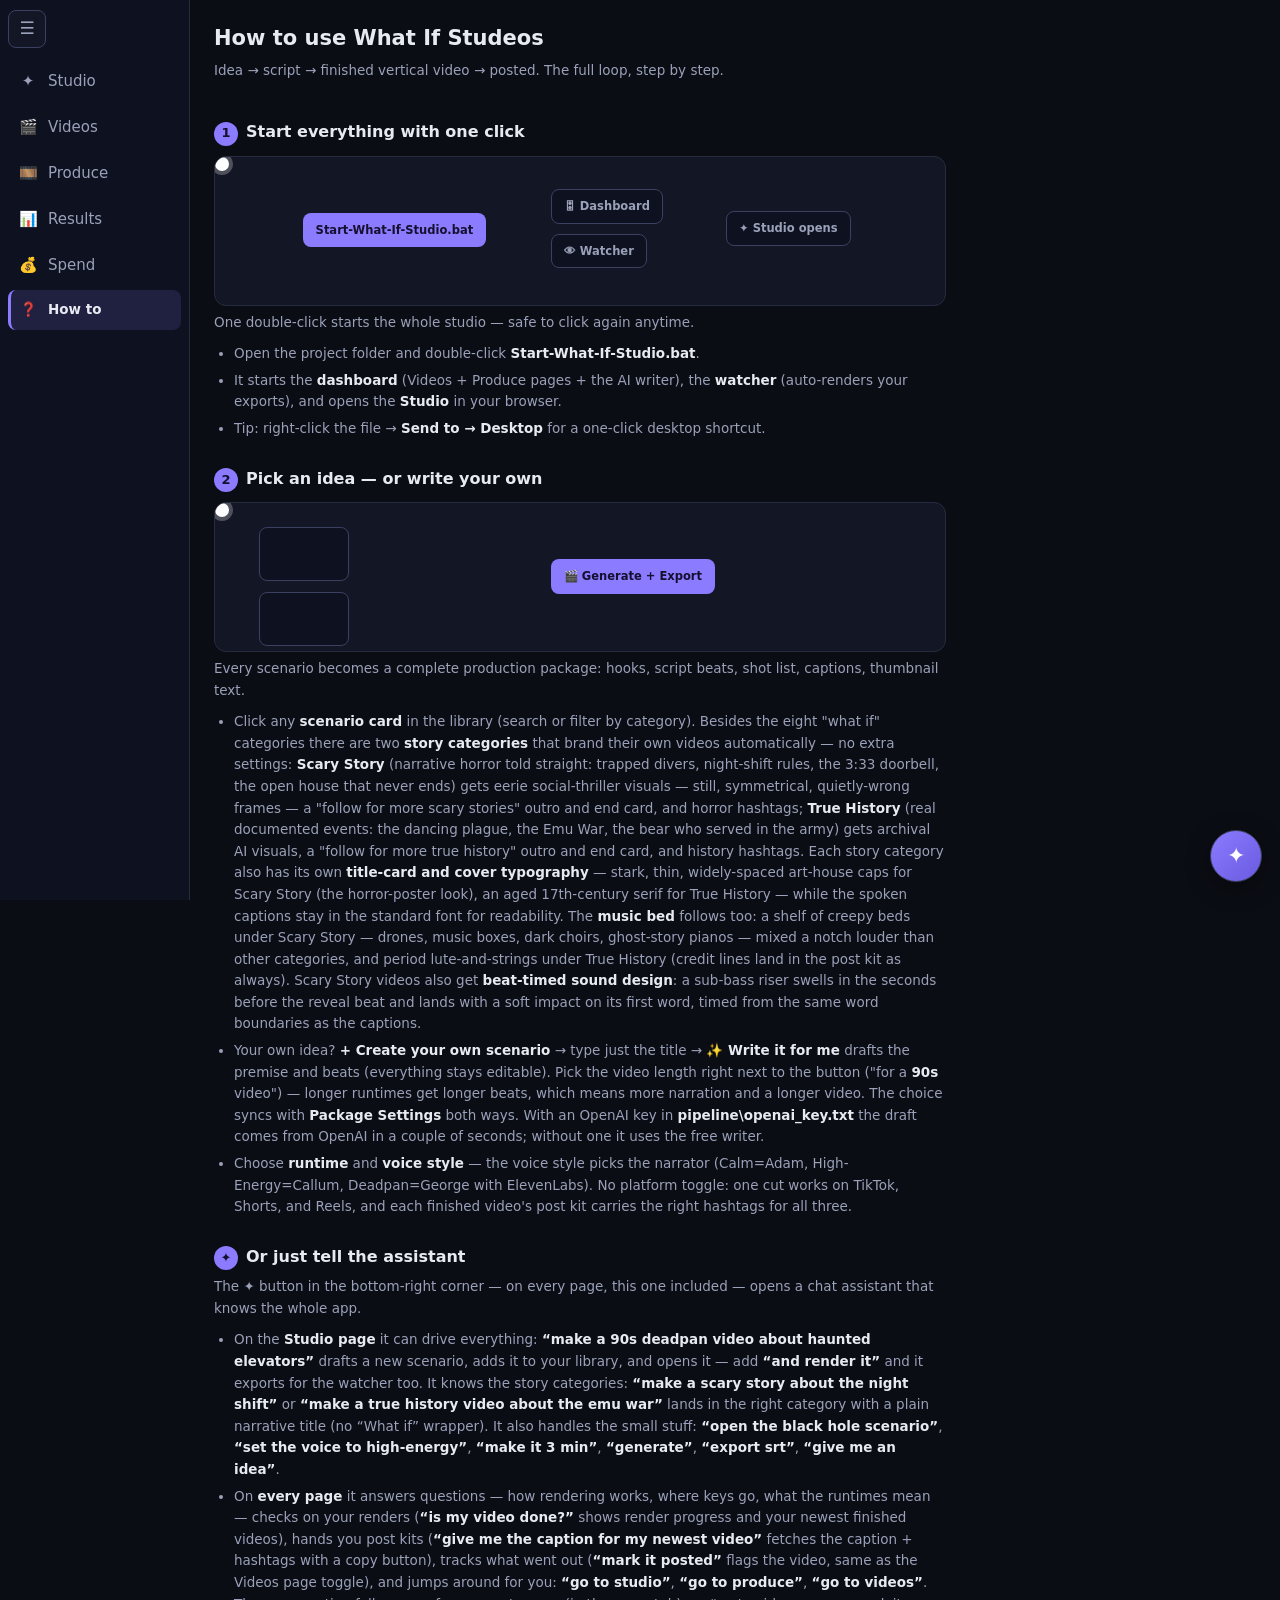
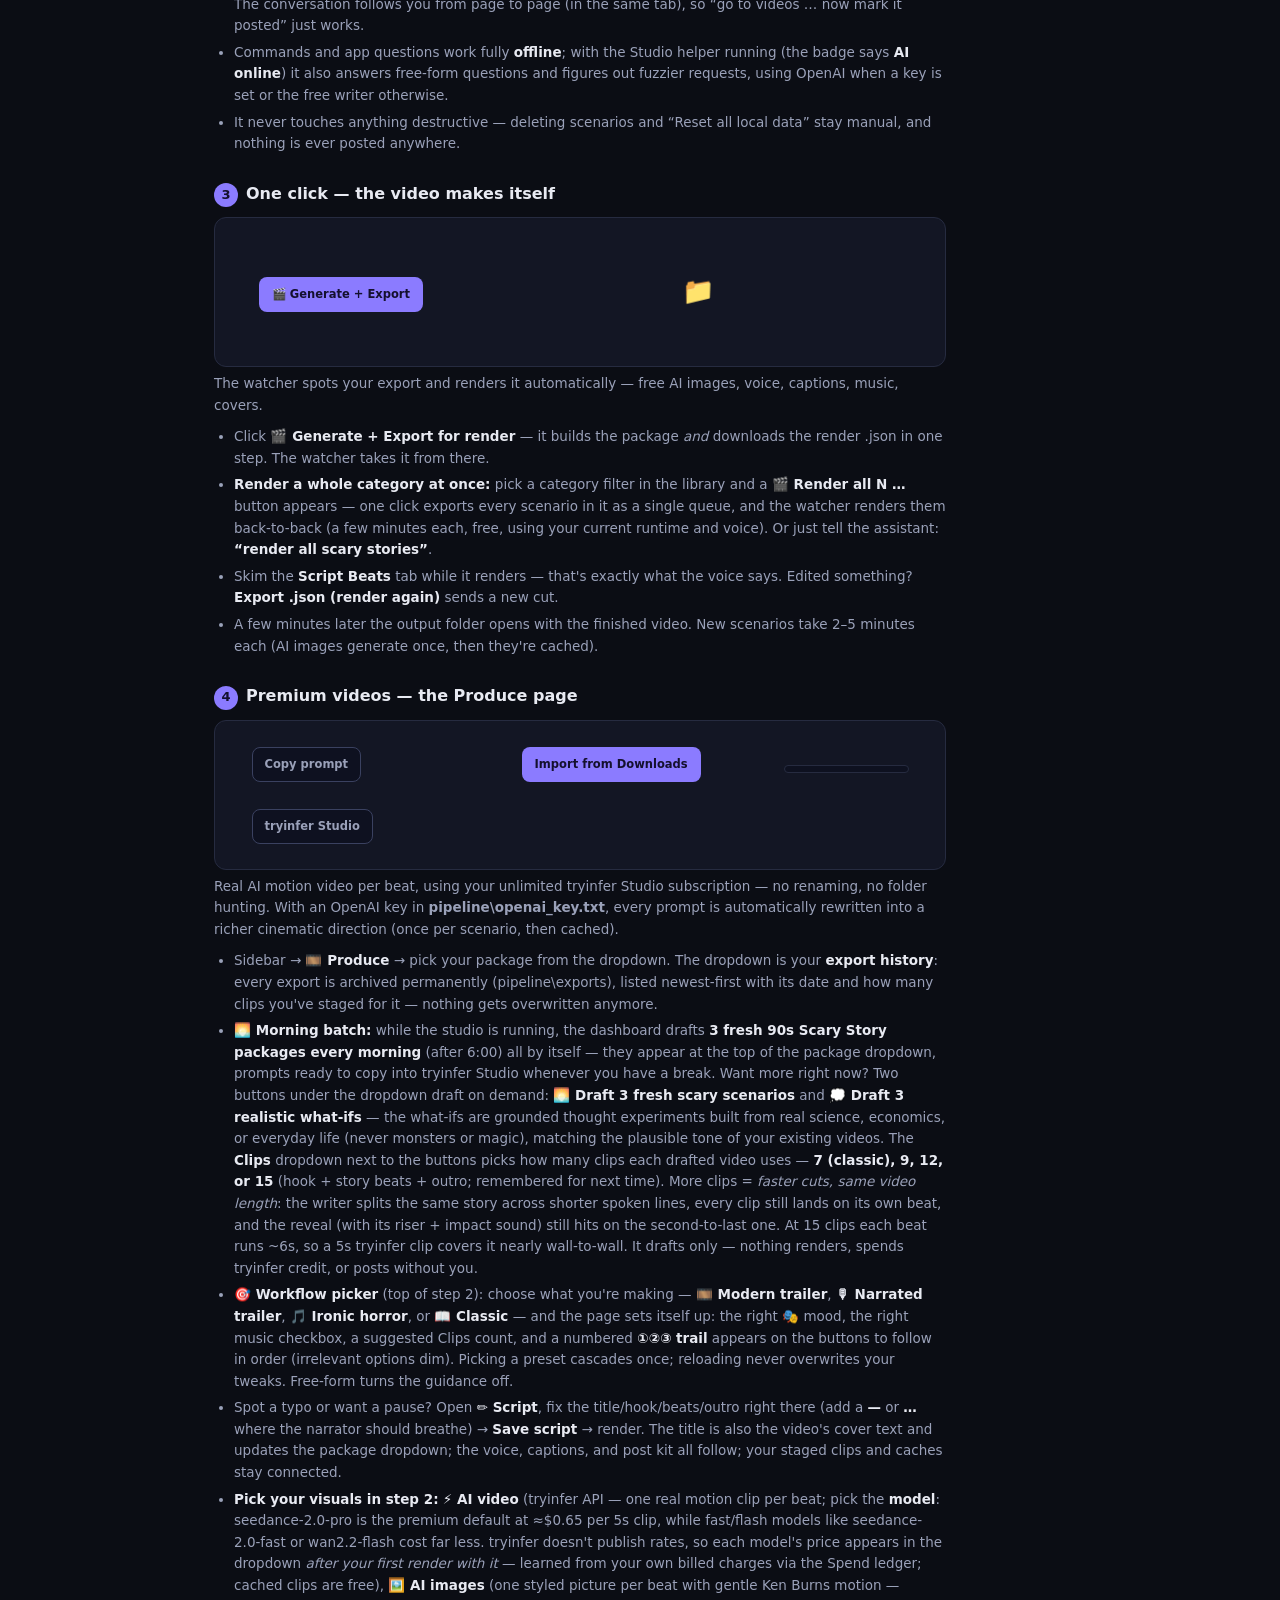
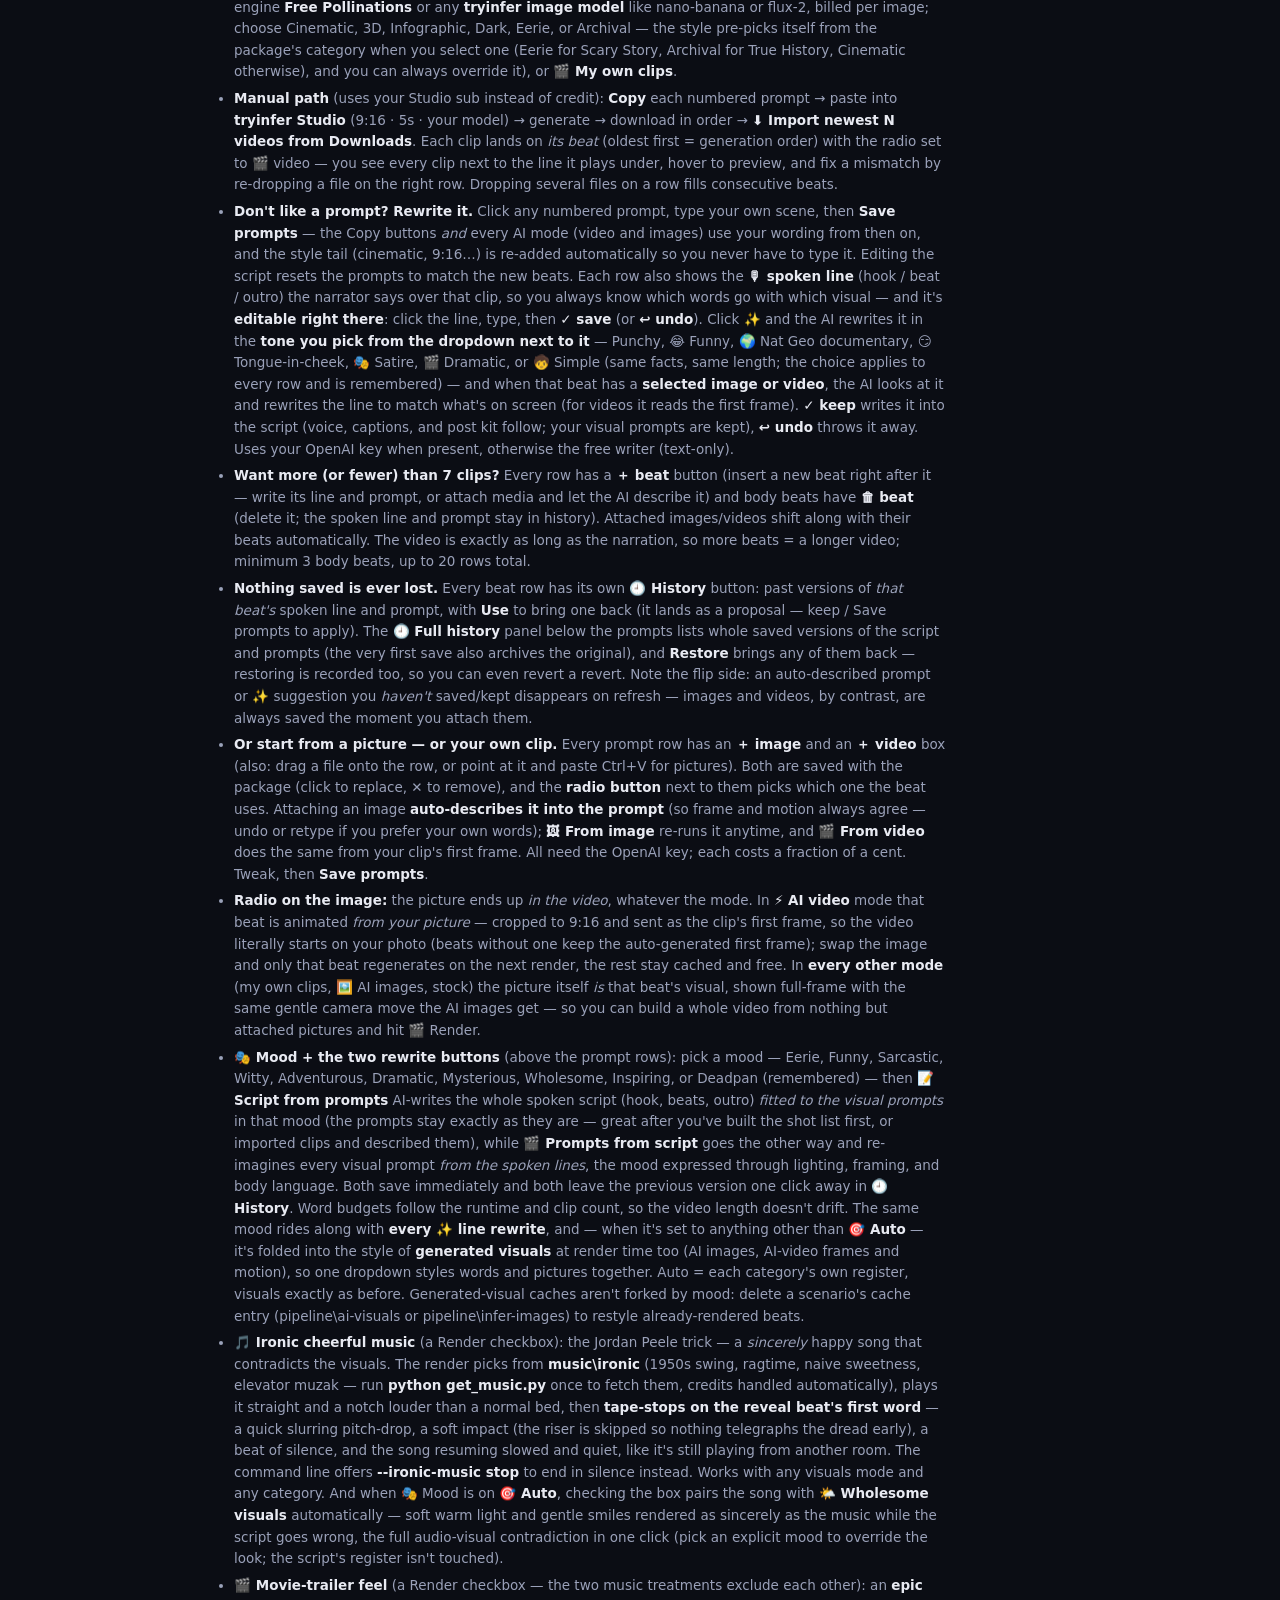
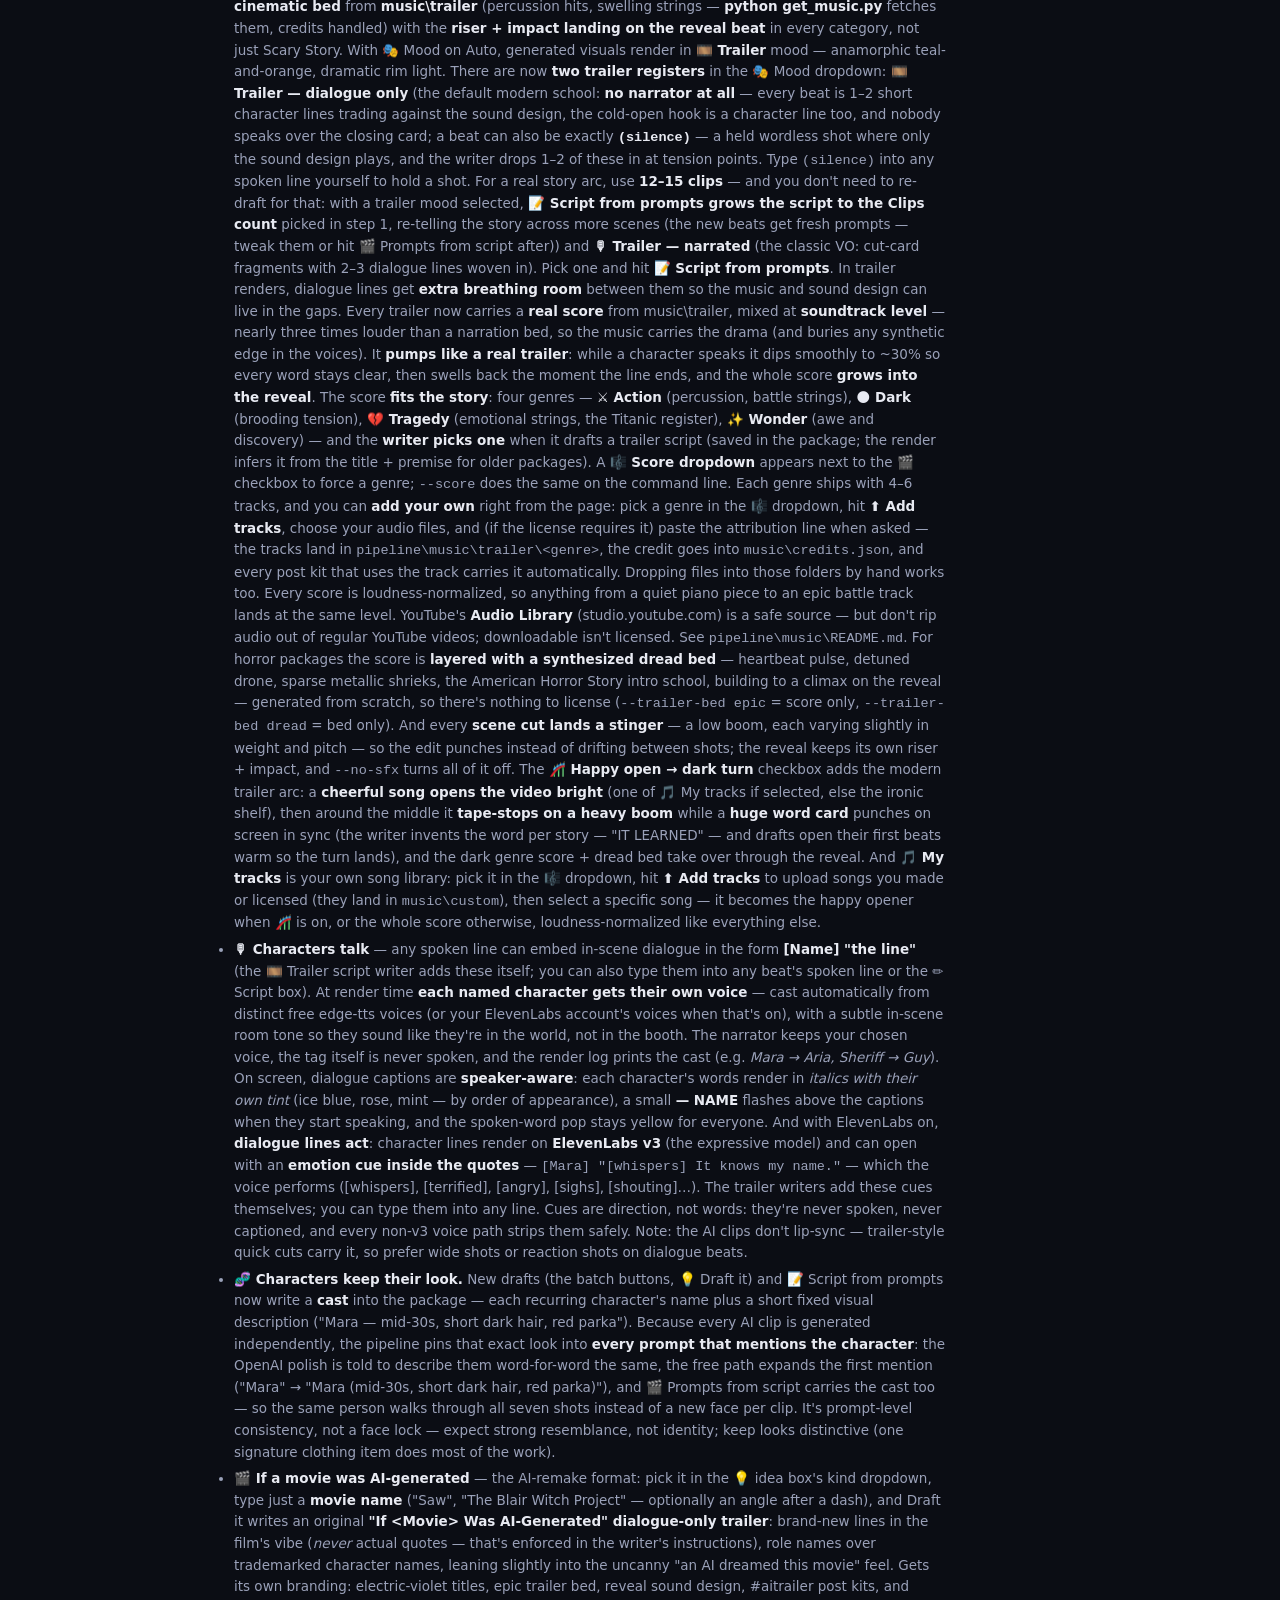
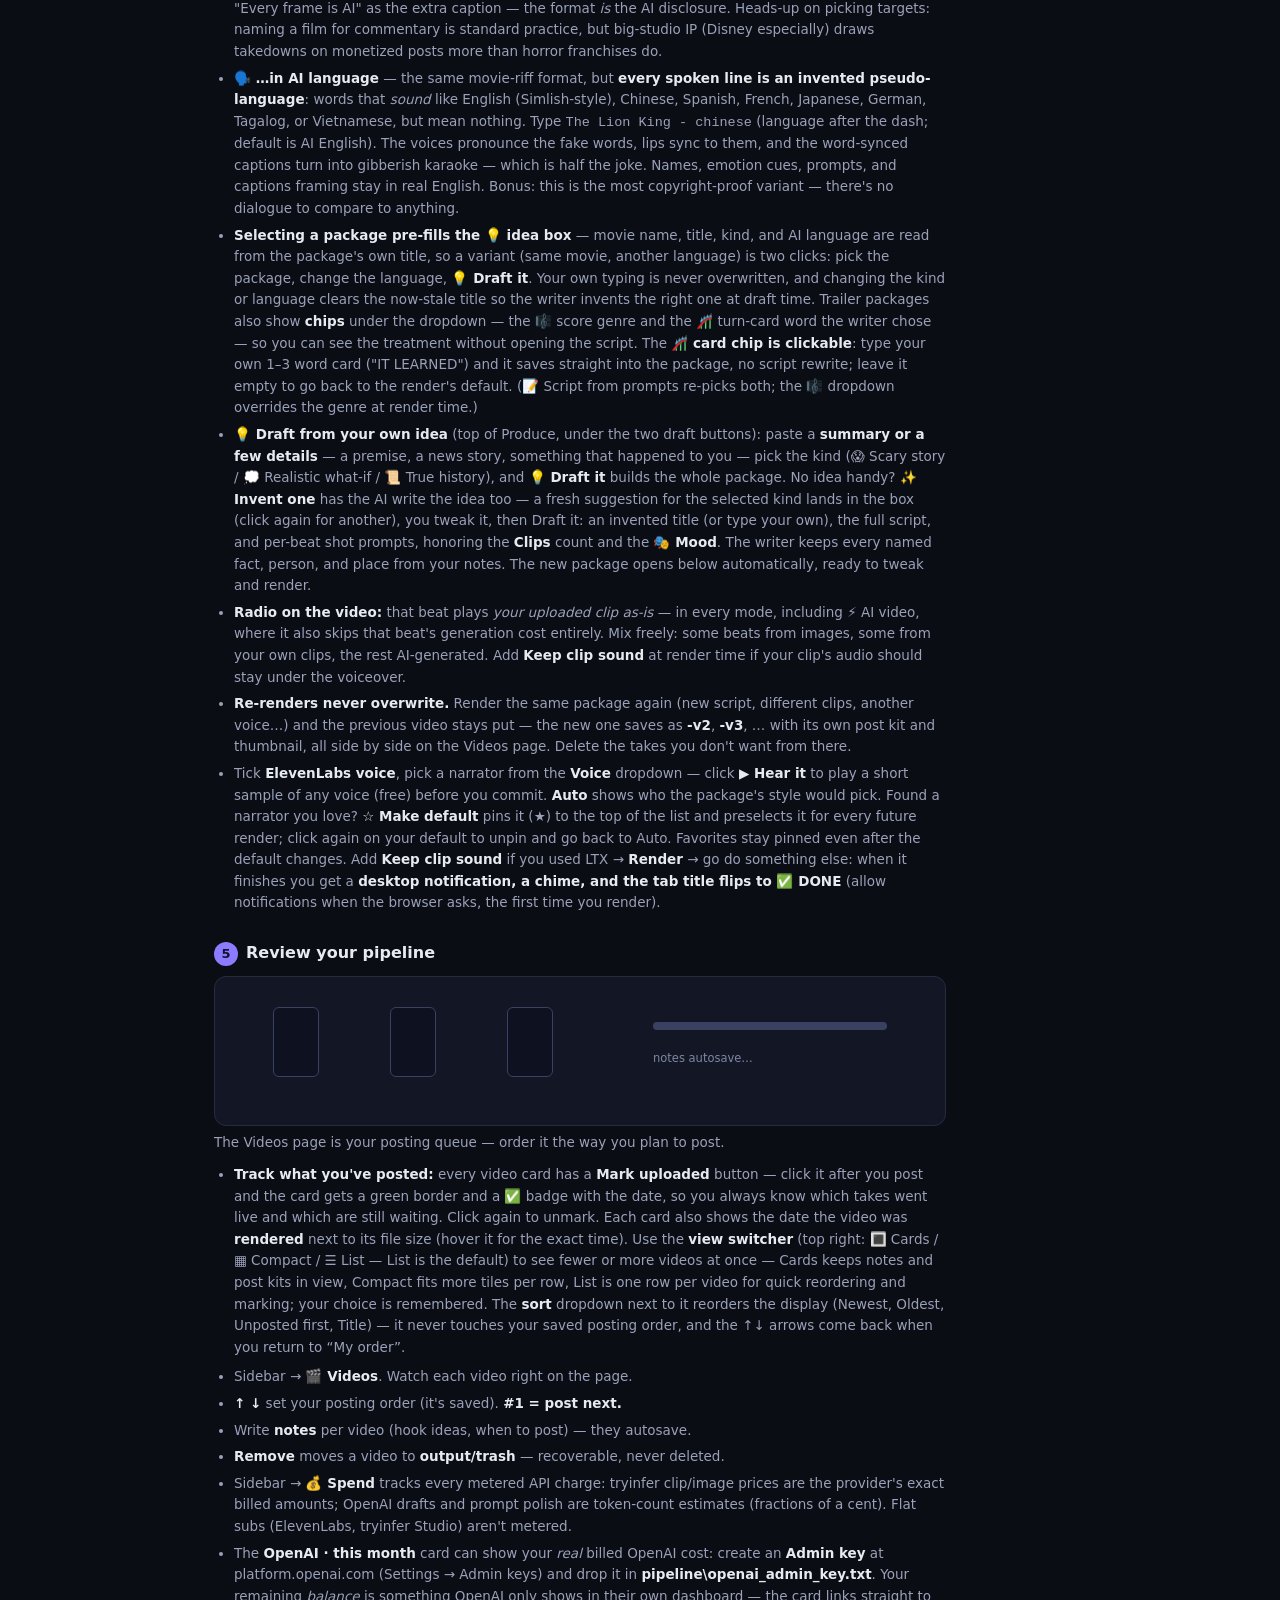
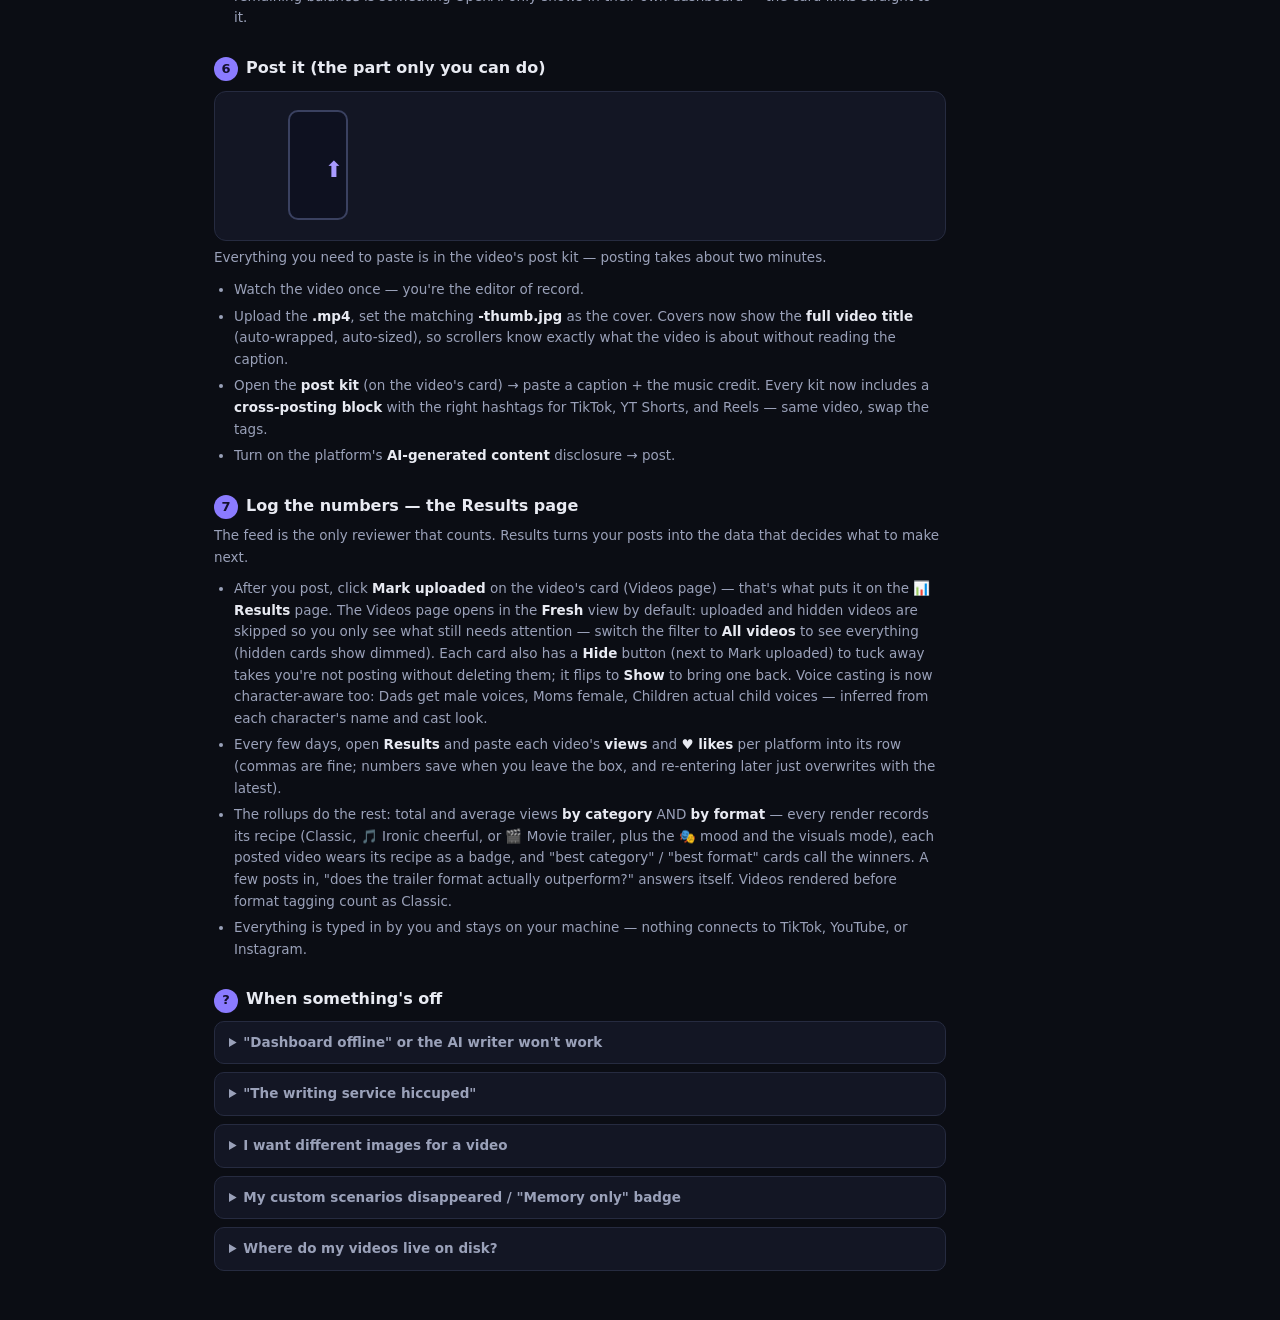
==== commit 120f66c3: "The 🎢 card chip is editable: punch up the turn word in place Click the chip under the package dropdo" ====
--- a/help.html
+++ b/help.html
@@ -247,7 +247,7 @@
       <li><b>🧬 Characters keep their look.</b> New drafts (the batch buttons, 💡 Draft it) and 📝 Script from prompts now write a <b>cast</b> into the package — each recurring character's name plus a short fixed visual description ("Mara — mid-30s, short dark hair, red parka"). Because every AI clip is generated independently, the pipeline pins that exact look into <b>every prompt that mentions the character</b>: the OpenAI polish is told to describe them word-for-word the same, the free path expands the first mention ("Mara" → "Mara (mid-30s, short dark hair, red parka)"), and 🎬 Prompts from script carries the cast too — so the same person walks through all seven shots instead of a new face per clip. It's prompt-level consistency, not a face lock — expect strong resemblance, not identity; keep looks distinctive (one signature clothing item does most of the work).</li>
       <li><b>🎬 If a movie was AI-generated</b> — the AI-remake format: pick it in the 💡 idea box's kind dropdown, type just a <b>movie name</b> ("Saw", "The Blair Witch Project" — optionally an angle after a dash), and Draft it writes an original <b>"If &lt;Movie&gt; Was AI-Generated" dialogue-only trailer</b>: brand-new lines in the film's vibe (<em>never</em> actual quotes — that's enforced in the writer's instructions), role names over trademarked character names, leaning slightly into the uncanny "an AI dreamed this movie" feel. Gets its own branding: electric-violet titles, epic trailer bed, reveal sound design, #aitrailer post kits, and "Every frame is AI" as the extra caption — the format <em>is</em> the AI disclosure. Heads-up on picking targets: naming a film for commentary is standard practice, but big-studio IP (Disney especially) draws takedowns on monetized posts more than horror franchises do.</li>
       <li><b>🗣️ …in AI language</b> — the same movie-riff format, but <b>every spoken line is an invented pseudo-language</b>: words that <em>sound</em> like English (Simlish-style), Chinese, Spanish, French, Japanese, German, Tagalog, or Vietnamese, but mean nothing. Type <code>The Lion King - chinese</code> (language after the dash; default is AI English). The voices pronounce the fake words, lips sync to them, and the word-synced captions turn into gibberish karaoke — which is half the joke. Names, emotion cues, prompts, and captions framing stay in real English. Bonus: this is the most copyright-proof variant — there's no dialogue to compare to anything.</li>
-      <li><b>Selecting a package pre-fills the 💡 idea box</b> — movie name, title, kind, and AI language are read from the package's own title, so a variant (same movie, another language) is two clicks: pick the package, change the language, <b>💡 Draft it</b>. Your own typing is never overwritten, and changing the kind or language clears the now-stale title so the writer invents the right one at draft time. Trailer packages also show <b>read-only chips</b> under the dropdown — the 🎼 score genre and the 🎢 turn-card word the writer chose — so you can see the treatment without opening the script (📝 Script from prompts re-picks them; the 🎼 dropdown overrides at render time).</li>
+      <li><b>Selecting a package pre-fills the 💡 idea box</b> — movie name, title, kind, and AI language are read from the package's own title, so a variant (same movie, another language) is two clicks: pick the package, change the language, <b>💡 Draft it</b>. Your own typing is never overwritten, and changing the kind or language clears the now-stale title so the writer invents the right one at draft time. Trailer packages also show <b>chips</b> under the dropdown — the 🎼 score genre and the 🎢 turn-card word the writer chose — so you can see the treatment without opening the script. The <b>🎢 card chip is clickable</b>: type your own 1–3 word card ("IT LEARNED") and it saves straight into the package, no script rewrite; leave it empty to go back to the render's default. (📝 Script from prompts re-picks both; the 🎼 dropdown overrides the genre at render time.)</li>
       <li><b>💡 Draft from your own idea</b> (top of Produce, under the two draft buttons): paste a <b>summary or a few details</b> — a premise, a news story, something that happened to you — pick the kind (😱 Scary story / 💭 Realistic what-if / 📜 True history), and <b>💡 Draft it</b> builds the whole package. No idea handy? <b>✨ Invent one</b> has the AI write the idea too — a fresh suggestion for the selected kind lands in the box (click again for another), you tweak it, then Draft it: an invented title (or type your own), the full script, and per-beat shot prompts, honoring the <b>Clips</b> count and the <b>🎭 Mood</b>. The writer keeps every named fact, person, and place from your notes. The new package opens below automatically, ready to tweak and render.</li>
       <li><b>Radio on the video:</b> that beat plays <em>your uploaded clip as-is</em> — in every mode, including ⚡ AI video, where it also skips that beat's generation cost entirely. Mix freely: some beats from images, some from your own clips, the rest AI-generated. Add <b>Keep clip sound</b> at render time if your clip's audio should stay under the voiceover.</li>
       <li><b>Re-renders never overwrite.</b> Render the same package again (new script, different clips, another voice…) and the previous video stays put — the new one saves as <b>-v2</b>, <b>-v3</b>, … with its own post kit and thumbnail, all side by side on the Videos page. Delete the takes you don't want from there.</li>
